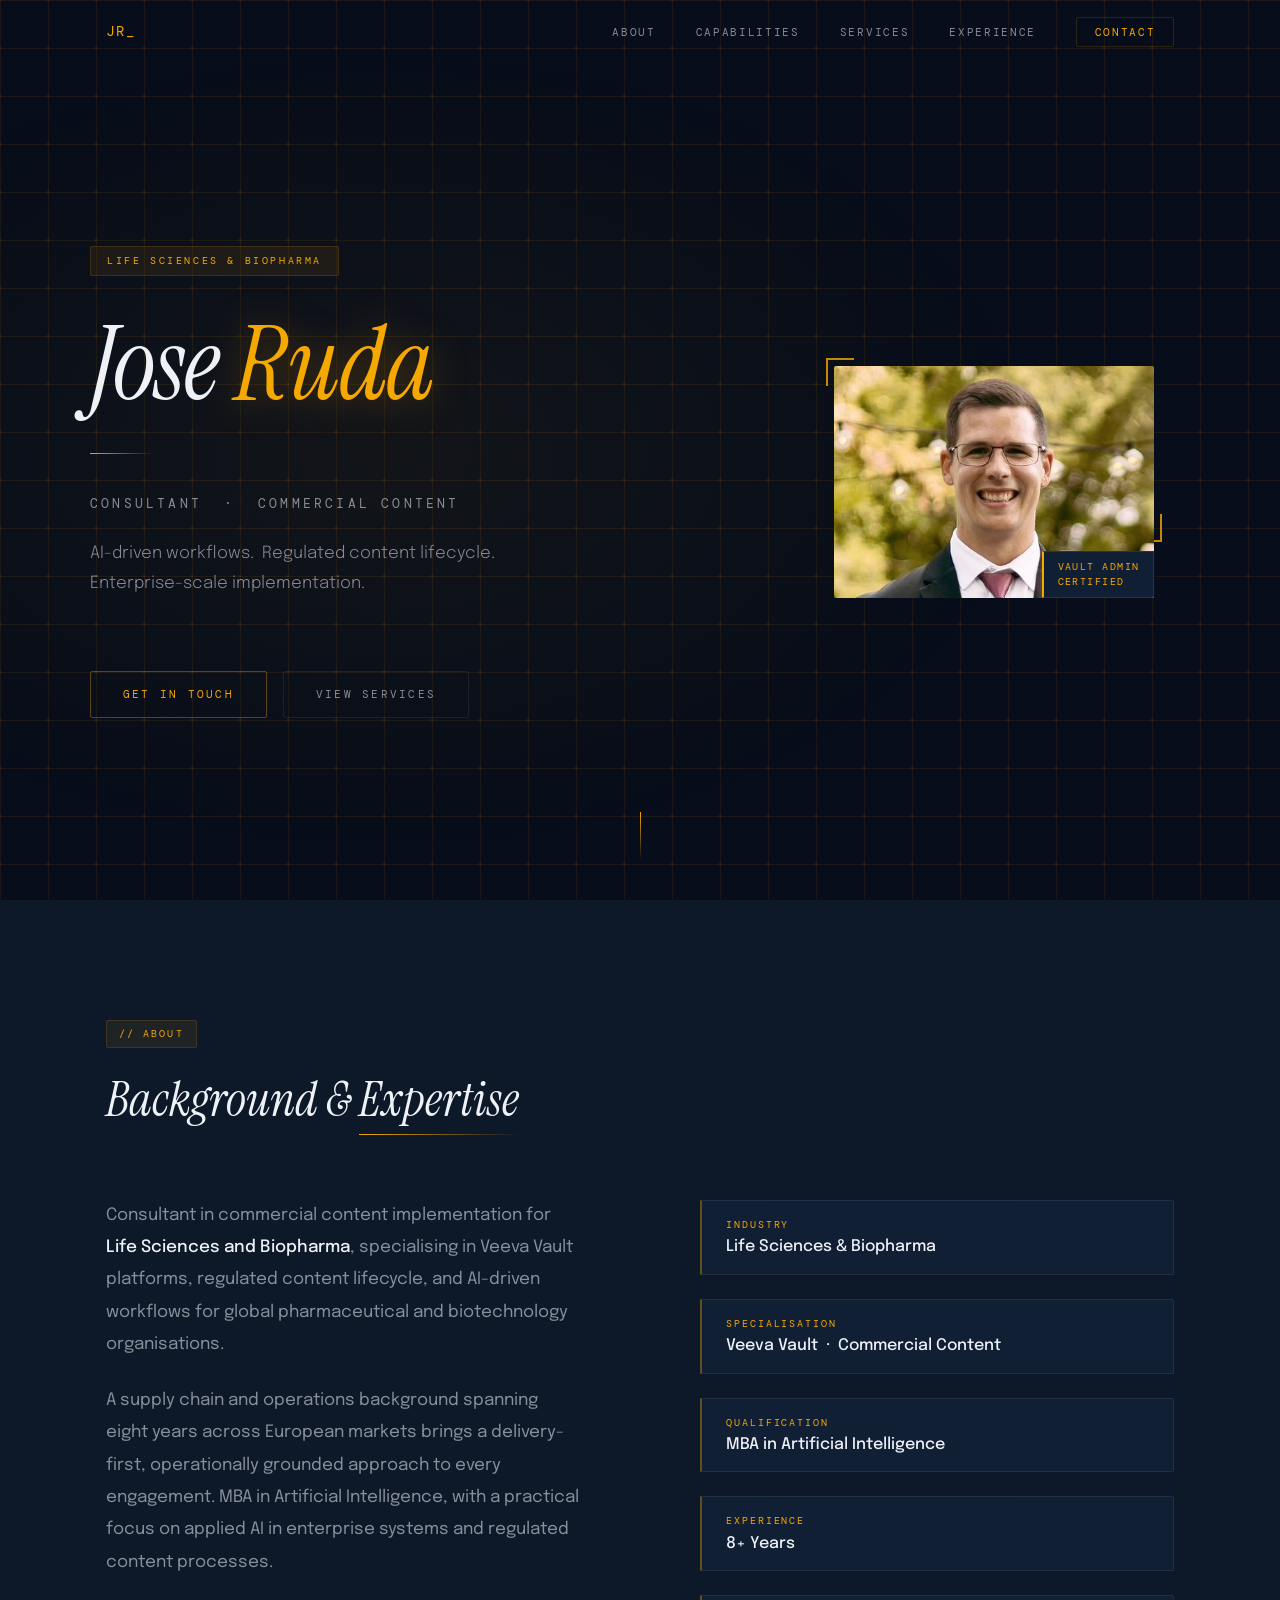
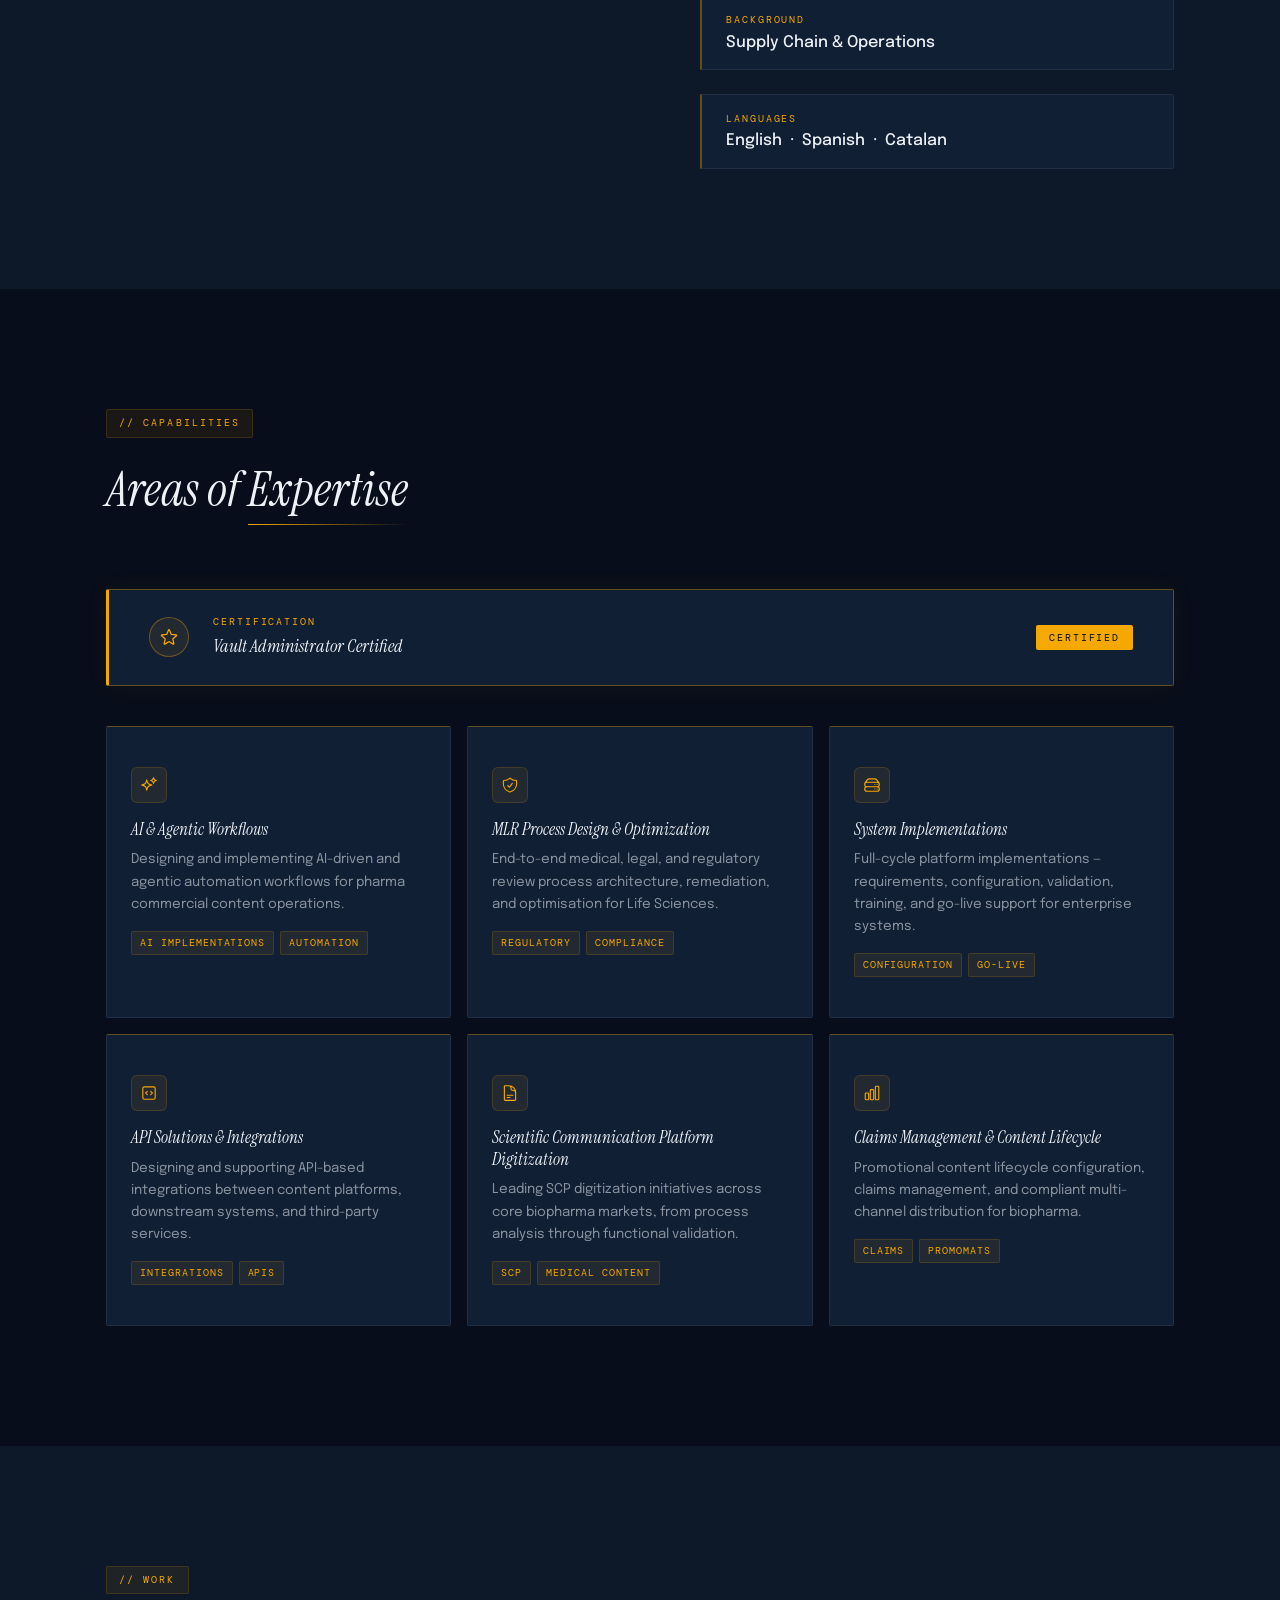
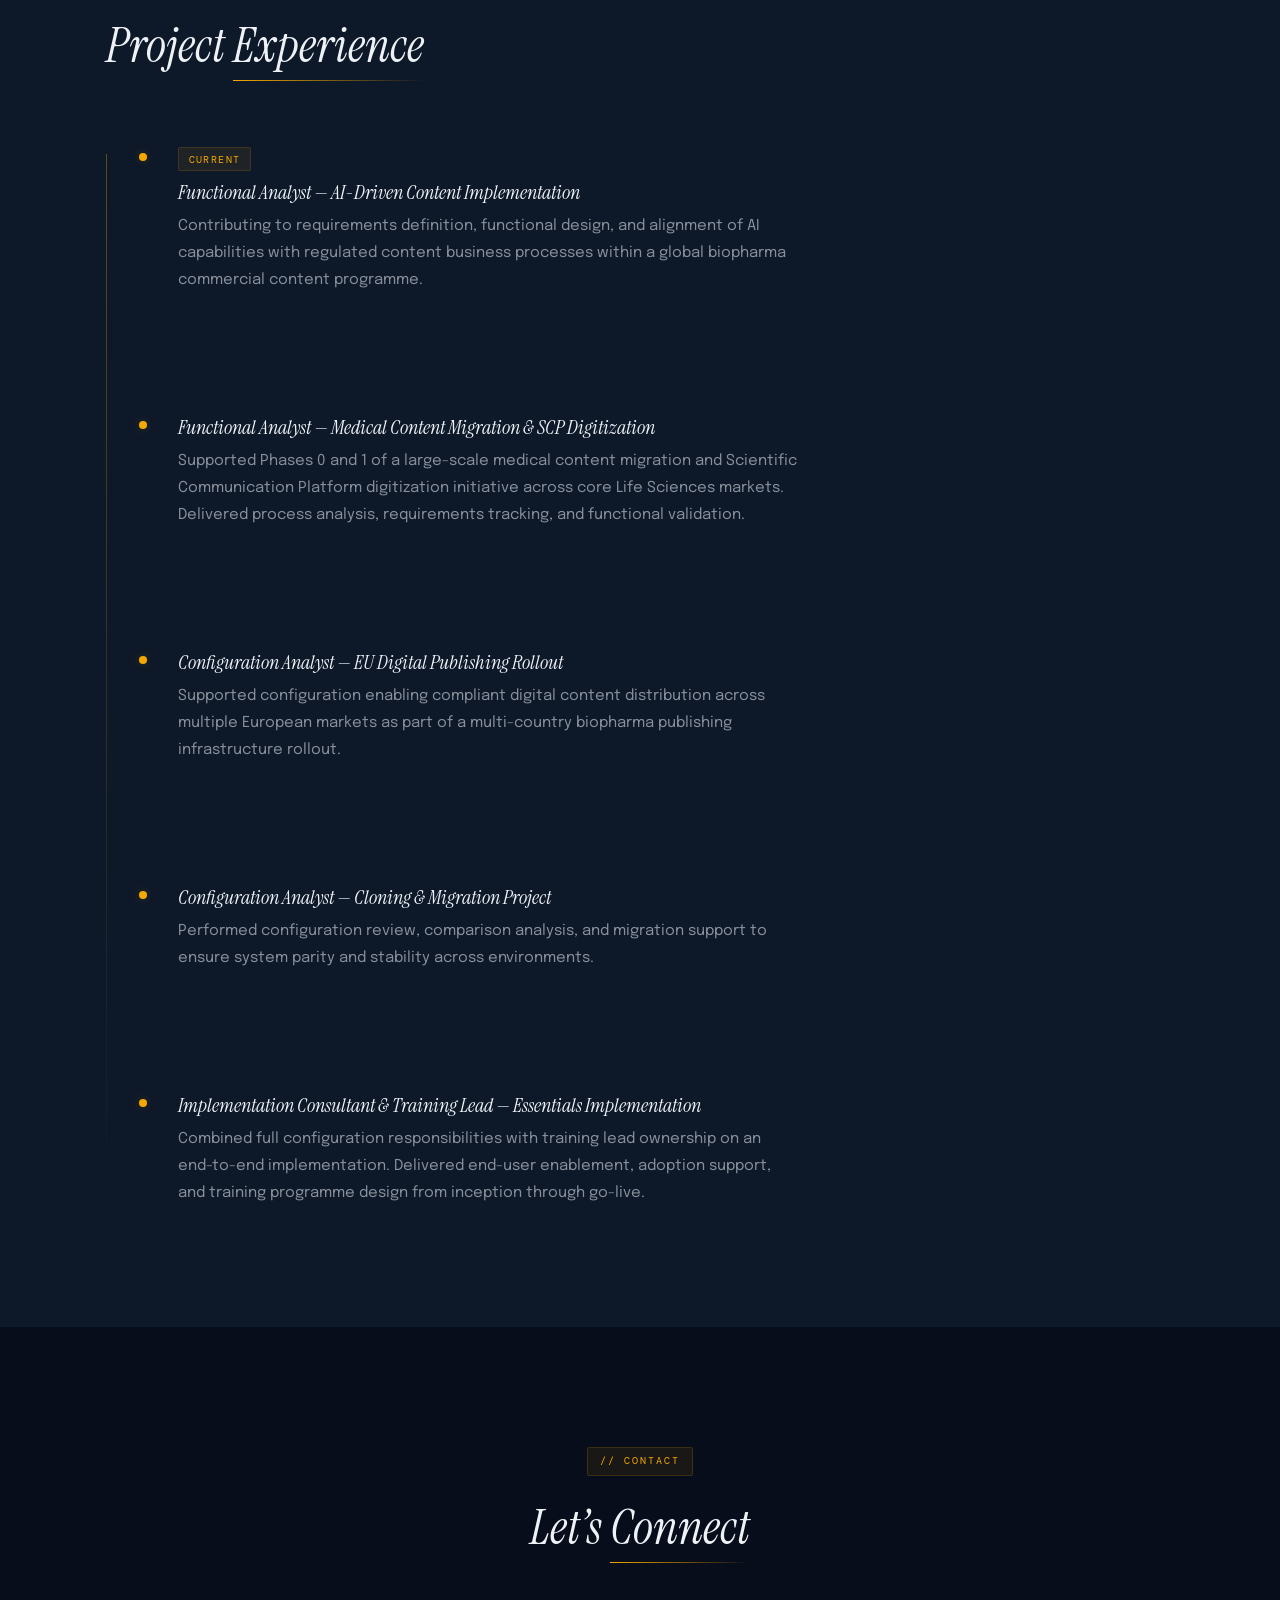
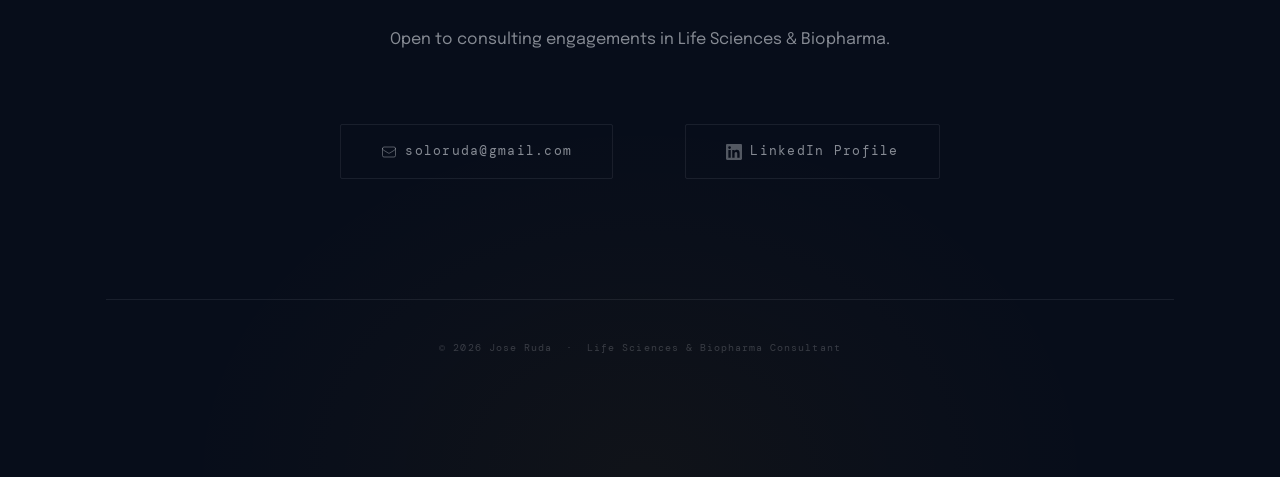
==== index.html @ 5ddee291 "feat: rewrite About — Specialisation/Background facts, updated prose Co-Authored-By: Claude Sonnet 4" ====
<!DOCTYPE html>
<html lang="en">
<head>
  <meta charset="UTF-8">
  <meta name="viewport" content="width=device-width, initial-scale=1.0">
  <meta name="description" content="Jose Ruda — Life Sciences & Biopharma consultant specialising in regulated content lifecycle platforms, AI-driven workflows, and enterprise-scale implementation.">
  <meta property="og:title" content="Jose Ruda | Consultant, Commercial Content · Life Sciences & Biopharma">
  <meta property="og:description" content="Consultant specialising in regulated content lifecycle platforms and AI-driven workflows for Life Sciences and Biopharma.">
  <meta property="og:url" content="https://joseruda.com/">
  <meta property="og:type" content="website">
  <title>Jose Ruda | Consultant, Commercial Content</title>

  <!-- Google Fonts: Instrument Serif + Epilogue + DM Mono -->
  <link rel="preconnect" href="https://fonts.googleapis.com">
  <link rel="preconnect" href="https://fonts.gstatic.com" crossorigin>
  <link href="https://fonts.googleapis.com/css2?family=Instrument+Serif:ital@0;1&family=Epilogue:wght@300;400;500&family=DM+Mono:wght@300;400&display=swap" rel="stylesheet">

  <link rel="stylesheet" href="style.css?v=2.0">
</head>
<body>

  <!-- ══════════════════════════════════════════════════════ -->
  <!-- Navigation                                             -->
  <!-- ══════════════════════════════════════════════════════ -->
  <header class="site-nav" role="banner">
    <div class="nav-inner">
      <a href="#hero" class="nav-logo" aria-label="Jose Ruda — home">JR_</a>

      <nav aria-label="Primary navigation">
        <ul class="nav-links">
          <li><a href="#about">About</a></li>
          <li><a href="#skills">Capabilities</a></li>
          <li><a href="#services">Services</a></li>
          <li><a href="#experience">Experience</a></li>
          <li><a href="#contact" class="nav-cta">Contact</a></li>
        </ul>

        <a href="#contact" class="nav-cta nav-mobile-cta"
           style="display:none; font-family:var(--font-mono); font-size:0.7rem;
                  letter-spacing:0.15em; text-transform:uppercase; color:var(--accent);
                  border:1px solid var(--border); padding:0.4rem 1rem; border-radius:2px;">
          Contact
        </a>
      </nav>
    </div>
  </header>

  <main>

    <!-- ════════════════════════════════════════════════════ -->
    <!-- Hero                                                 -->
    <!-- ════════════════════════════════════════════════════ -->
    <section id="hero" aria-label="Introduction">

      <div class="hero-inner">

        <!-- Left column -->
        <div class="hero-left">
          <span class="hero-industry">Life Sciences &amp; Biopharma</span>
          <h1 class="hero-name">Jose <span class="hero-name-glow">Ruda</span></h1>
          <span class="hero-rule" aria-hidden="true"></span>
          <p class="hero-title">Consultant &nbsp;·&nbsp; Commercial Content</p>
          <p class="hero-tagline">
            AI-driven workflows.&nbsp; Regulated content lifecycle.&nbsp; Enterprise-scale implementation.
          </p>
          <div class="hero-ctas">
            <a href="#contact" class="hero-cta hero-cta--primary">Get in Touch</a>
            <a href="#services" class="hero-cta hero-cta--ghost">View Services</a>
          </div>
        </div>

        <!-- Right column — photo -->
        <div class="hero-right" aria-hidden="true">
          <div class="hero-photo-frame">
            <span class="hero-bracket hero-bracket--tl"></span>
            <span class="hero-bracket hero-bracket--br"></span>
            <img src="assets/headshot.jpg" alt="Jose Ruda" class="hero-photo" width="462" height="335">
            <div class="hero-cert-badge">
              <span class="hero-cert-line">Vault Admin</span>
              <span class="hero-cert-line">Certified</span>
            </div>
          </div>
        </div>

      </div><!-- /hero-inner -->

      <div class="scroll-indicator" aria-hidden="true">
        <span class="scroll-line"></span>
      </div>
    </section>

    <!-- ════════════════════════════════════════════════════ -->
    <!-- About                                                -->
    <!-- ════════════════════════════════════════════════════ -->
    <section id="about">
      <div class="section-inner">
        <span class="section-label fade-up">// About</span>
        <h2 class="section-heading fade-up">Background &amp; <span>Expertise</span></h2>

        <div class="about-grid">
          <div class="about-summary fade-up">
            <p>
              Consultant in commercial content implementation for
              <strong style="color:var(--text); font-weight:500">Life Sciences and Biopharma</strong>,
              specialising in Veeva Vault platforms, regulated content lifecycle, and AI-driven
              workflows for global pharmaceutical and biotechnology organisations.
            </p>
            <p>
              A supply chain and operations background spanning eight years across European markets
              brings a delivery-first, operationally grounded approach to every engagement.
              MBA in Artificial Intelligence, with a practical focus on applied AI in enterprise
              systems and regulated content processes.
            </p>
          </div>

          <aside class="about-facts fade-up" aria-label="Key facts" style="transition-delay:0.1s">
            <div class="fact-item">
              <span class="fact-label">Industry</span>
              <span class="fact-value">Life Sciences &amp; Biopharma</span>
            </div>
            <div class="fact-item">
              <span class="fact-label">Specialisation</span>
              <span class="fact-value">Veeva Vault &nbsp;·&nbsp; Commercial Content</span>
            </div>
            <div class="fact-item">
              <span class="fact-label">Qualification</span>
              <span class="fact-value">MBA in Artificial Intelligence</span>
            </div>
            <div class="fact-item">
              <span class="fact-label">Experience</span>
              <span class="fact-value">8+ Years</span>
            </div>
            <div class="fact-item">
              <span class="fact-label">Background</span>
              <span class="fact-value">Supply Chain &amp; Operations</span>
            </div>
            <div class="fact-item">
              <span class="fact-label">Languages</span>
              <span class="fact-value">English &nbsp;·&nbsp; Spanish &nbsp;·&nbsp; Catalan</span>
            </div>
          </aside>
        </div>
      </div>
    </section>

    <!-- ════════════════════════════════════════════════════ -->
    <!-- Skills                                               -->
    <!-- ════════════════════════════════════════════════════ -->
    <section id="skills">
      <div class="section-inner">
        <span class="section-label fade-up">// Capabilities</span>
        <h2 class="section-heading fade-up">Areas of <span>Expertise</span></h2>

        <!-- Certification badge -->
        <div class="cert-banner fade-up">
          <div class="cert-icon" aria-hidden="true">
            <svg viewBox="0 0 24 24" fill="none" stroke="currentColor" stroke-width="1.5"
                 stroke-linecap="round" stroke-linejoin="round">
              <path d="M11.48 3.499a.562.562 0 011.04 0l2.125 5.111a.563.563 0 00.475.345l5.518.442c.499.04.701.663.321.988l-4.204 3.602a.563.563 0 00-.182.557l1.285 5.385a.562.562 0 01-.84.61l-4.725-2.885a.563.563 0 00-.586 0L6.982 20.54a.562.562 0 01-.84-.61l1.285-5.386a.562.562 0 00-.182-.557l-4.204-3.602a.563.563 0 01.321-.988l5.518-.442a.563.563 0 00.475-.345L11.48 3.5z"/>
            </svg>
          </div>
          <div class="cert-body">
            <span class="cert-label">Certification</span>
            <span class="cert-title">Vault Administrator Certified</span>
          </div>
          <div class="cert-badge" aria-hidden="true">CERTIFIED</div>
        </div>

        <div class="skills-grid">

          <!-- AI & Agentic -->
          <article class="skill-card fade-up">
            <div class="skill-icon-wrap" aria-hidden="true">
              <svg viewBox="0 0 24 24" fill="none" stroke="currentColor"
                   stroke-width="1.5" stroke-linecap="round" stroke-linejoin="round">
                <path d="M9.813 15.904L9 18.75l-.813-2.846a4.5 4.5 0 00-3.09-3.09L2.25 12l2.846-.813a4.5 4.5 0 003.09-3.09L9 5.25l.813 2.846a4.5 4.5 0 003.09 3.09L15.75 12l-2.846.813a4.5 4.5 0 00-3.09 3.09z"/>
                <path d="M18.259 8.715L18 9.75l-.259-1.035a3.375 3.375 0 00-2.455-2.456L14.25 6l1.036-.259a3.375 3.375 0 002.455-2.456L18 2.25l.259 1.035a3.375 3.375 0 002.456 2.456L21.75 6l-1.035.259a3.375 3.375 0 00-2.456 2.456z"/>
              </svg>
            </div>
            <h3 class="skill-name">AI &amp; Agentic Workflows</h3>
            <p class="skill-desc">Designing and implementing AI-driven and agentic automation workflows for pharma commercial content operations.</p>
            <div class="skill-tags">
              <span>AI Implementations</span>
              <span>Automation</span>
            </div>
          </article>

          <!-- MLR -->
          <article class="skill-card fade-up">
            <div class="skill-icon-wrap" aria-hidden="true">
              <svg viewBox="0 0 24 24" fill="none" stroke="currentColor"
                   stroke-width="1.5" stroke-linecap="round" stroke-linejoin="round">
                <path d="M9 12.75L11.25 15 15 9.75m-3-7.036A11.959 11.959 0 013.598 6 11.99 11.99 0 003 9.749c0 5.592 3.824 10.29 9 11.623 5.176-1.332 9-6.03 9-11.622 0-1.31-.21-2.571-.598-3.751h-.152c-3.196 0-6.1-1.248-8.25-3.285z"/>
              </svg>
            </div>
            <h3 class="skill-name">MLR Process Design &amp; Optimization</h3>
            <p class="skill-desc">End-to-end medical, legal, and regulatory review process architecture, remediation, and optimisation for Life Sciences.</p>
            <div class="skill-tags">
              <span>Regulatory</span>
              <span>Compliance</span>
            </div>
          </article>

          <!-- System Implementations -->
          <article class="skill-card fade-up">
            <div class="skill-icon-wrap" aria-hidden="true">
              <svg viewBox="0 0 24 24" fill="none" stroke="currentColor"
                   stroke-width="1.5" stroke-linecap="round" stroke-linejoin="round">
                <path d="M5.25 14.25h13.5m-13.5 0a3 3 0 01-3-3m3 3a3 3 0 100 6h13.5a3 3 0 100-6m-16.5-3a3 3 0 013-3h13.5a3 3 0 013 3m-19.5 0a4.5 4.5 0 01.9-2.7L5.737 5.1a3.375 3.375 0 012.7-1.35h7.126c1.062 0 2.062.5 2.7 1.35l2.587 3.45a4.5 4.5 0 01.9 2.7m0 0a3 3 0 01-3 3m0 3h.008v.008h-.008v-.008zm0-6h.008v.008h-.008v-.008zm-3 6h.008v.008h-.008v-.008zm0-6h.008v.008h-.008v-.008z"/>
              </svg>
            </div>
            <h3 class="skill-name">System Implementations</h3>
            <p class="skill-desc">Full-cycle platform implementations — requirements, configuration, validation, training, and go-live support for enterprise systems.</p>
            <div class="skill-tags">
              <span>Configuration</span>
              <span>Go-live</span>
            </div>
          </article>

          <!-- API Solutions -->
          <article class="skill-card fade-up">
            <div class="skill-icon-wrap" aria-hidden="true">
              <svg viewBox="0 0 24 24" fill="none" stroke="currentColor"
                   stroke-width="1.5" stroke-linecap="round" stroke-linejoin="round">
                <path d="M14.25 9.75L16.5 12l-2.25 2.25m-4.5 0L7.5 12l2.25-2.25M6 20.25h12A2.25 2.25 0 0020.25 18V6A2.25 2.25 0 0018 3.75H6A2.25 2.25 0 003.75 6v12A2.25 2.25 0 006 20.25z"/>
              </svg>
            </div>
            <h3 class="skill-name">API Solutions &amp; Integrations</h3>
            <p class="skill-desc">Designing and supporting API-based integrations between content platforms, downstream systems, and third-party services.</p>
            <div class="skill-tags">
              <span>Integrations</span>
              <span>APIs</span>
            </div>
          </article>

          <!-- SCP -->
          <article class="skill-card fade-up">
            <div class="skill-icon-wrap" aria-hidden="true">
              <svg viewBox="0 0 24 24" fill="none" stroke="currentColor"
                   stroke-width="1.5" stroke-linecap="round" stroke-linejoin="round">
                <path d="M19.5 14.25v-2.625a3.375 3.375 0 00-3.375-3.375h-1.5A1.125 1.125 0 0113.5 7.125v-1.5a3.375 3.375 0 00-3.375-3.375H8.25m0 12.75h7.5m-7.5 3H12M10.5 2.25H5.625c-.621 0-1.125.504-1.125 1.125v17.25c0 .621.504 1.125 1.125 1.125h12.75c.621 0 1.125-.504 1.125-1.125V11.25a9 9 0 00-9-9z"/>
              </svg>
            </div>
            <h3 class="skill-name">Scientific Communication Platform Digitization</h3>
            <p class="skill-desc">Leading SCP digitization initiatives across core biopharma markets, from process analysis through functional validation.</p>
            <div class="skill-tags">
              <span>SCP</span>
              <span>Medical Content</span>
            </div>
          </article>

          <!-- Claims & MLM -->
          <article class="skill-card fade-up">
            <div class="skill-icon-wrap" aria-hidden="true">
              <svg viewBox="0 0 24 24" fill="none" stroke="currentColor"
                   stroke-width="1.5" stroke-linecap="round" stroke-linejoin="round">
                <path d="M3 13.125C3 12.504 3.504 12 4.125 12h2.25c.621 0 1.125.504 1.125 1.125v6.75C7.5 20.496 6.996 21 6.375 21h-2.25A1.125 1.125 0 013 19.875v-6.75zM9.75 8.625c0-.621.504-1.125 1.125-1.125h2.25c.621 0 1.125.504 1.125 1.125v11.25c0 .621-.504 1.125-1.125 1.125h-2.25a1.125 1.125 0 01-1.125-1.125V8.625zM16.5 4.125c0-.621.504-1.125 1.125-1.125h2.25C20.496 3 21 3.504 21 4.125v15.75c0 .621-.504 1.125-1.125 1.125h-2.25a1.125 1.125 0 01-1.125-1.125V4.125z"/>
              </svg>
            </div>
            <h3 class="skill-name">Claims Management &amp; Content Lifecycle</h3>
            <p class="skill-desc">Promotional content lifecycle configuration, claims management, and compliant multi-channel distribution for biopharma.</p>
            <div class="skill-tags">
              <span>Claims</span>
              <span>PromoMats</span>
            </div>
          </article>

        </div>
      </div>
    </section>

    <!-- ════════════════════════════════════════════════════ -->
    <!-- Experience                                           -->
    <!-- ════════════════════════════════════════════════════ -->
    <section id="experience">
      <div class="section-inner">
        <span class="section-label fade-up">// Work</span>
        <h2 class="section-heading fade-up">Project <span>Experience</span></h2>

        <div class="timeline">

          <article class="timeline-entry fade-up">
            <span class="entry-badge">Current</span>
            <h3 class="entry-role">Functional Analyst — AI-Driven Content Implementation</h3>
            <p class="entry-desc">
              Contributing to requirements definition, functional design, and alignment of AI
              capabilities with regulated content business processes within a global biopharma
              commercial content programme.
            </p>
          </article>

          <article class="timeline-entry fade-up">
            <h3 class="entry-role">Functional Analyst — Medical Content Migration &amp; SCP Digitization</h3>
            <p class="entry-desc">
              Supported Phases 0 and 1 of a large-scale medical content migration and Scientific
              Communication Platform digitization initiative across core Life Sciences markets.
              Delivered process analysis, requirements tracking, and functional validation.
            </p>
          </article>

          <article class="timeline-entry fade-up">
            <h3 class="entry-role">Configuration Analyst — EU Digital Publishing Rollout</h3>
            <p class="entry-desc">
              Supported configuration enabling compliant digital content distribution across
              multiple European markets as part of a multi-country biopharma publishing
              infrastructure rollout.
            </p>
          </article>

          <article class="timeline-entry fade-up">
            <h3 class="entry-role">Configuration Analyst — Cloning &amp; Migration Project</h3>
            <p class="entry-desc">
              Performed configuration review, comparison analysis, and migration support to
              ensure system parity and stability across environments.
            </p>
          </article>

          <article class="timeline-entry fade-up">
            <h3 class="entry-role">Implementation Consultant &amp; Training Lead — Essentials Implementation</h3>
            <p class="entry-desc">
              Combined full configuration responsibilities with training lead ownership on an
              end-to-end implementation. Delivered end-user enablement, adoption support,
              and training programme design from inception through go-live.
            </p>
          </article>

        </div>
      </div>
    </section>

    <!-- ════════════════════════════════════════════════════ -->
    <!-- Contact                                              -->
    <!-- ════════════════════════════════════════════════════ -->
    <section id="contact" aria-label="Contact">
      <div class="section-inner">
        <span class="section-label fade-up">// Contact</span>
        <h2 class="section-heading fade-up">Let&rsquo;s <span>Connect</span></h2>
        <p class="contact-intro fade-up">
          Open to consulting engagements in Life Sciences &amp; Biopharma.
        </p>

        <div class="contact-links fade-up" style="transition-delay:0.1s">

          <a href="mailto:soloruda@gmail.com" class="contact-link">
            <svg viewBox="0 0 24 24" fill="none" stroke="currentColor"
                 stroke-width="1.5" stroke-linecap="round" stroke-linejoin="round" aria-hidden="true">
              <path d="M21.75 6.75v10.5a2.25 2.25 0 01-2.25 2.25h-15a2.25 2.25 0 01-2.25-2.25V6.75m19.5 0A2.25 2.25 0 0019.5 4.5h-15a2.25 2.25 0 00-2.25 2.25m19.5 0v.243a2.25 2.25 0 01-1.07 1.916l-7.5 4.615a2.25 2.25 0 01-2.36 0L3.32 8.91a2.25 2.25 0 01-1.07-1.916V6.75"/>
            </svg>
            soloruda@gmail.com
          </a>

          <a href="https://www.linkedin.com/in/jose-r-ruda-447b712a/"
             class="contact-link"
             target="_blank"
             rel="noopener noreferrer">
            <svg viewBox="0 0 24 24" fill="currentColor" aria-hidden="true">
              <path d="M20.447 20.452h-3.554v-5.569c0-1.328-.027-3.037-1.852-3.037-1.853 0-2.136 1.445-2.136 2.939v5.667H9.351V9h3.414v1.561h.046c.477-.9 1.637-1.85 3.37-1.85 3.601 0 4.267 2.37 4.267 5.455v6.286zM5.337 7.433a2.062 2.062 0 01-2.063-2.065 2.064 2.064 0 112.063 2.065zm1.782 13.019H3.555V9h3.564v11.452zM22.225 0H1.771C.792 0 0 .774 0 1.729v20.542C0 23.227.792 24 1.771 24h20.451C23.2 24 24 23.227 24 22.271V1.729C24 .774 23.2 0 22.222 0h.003z"/>
            </svg>
            LinkedIn Profile
          </a>

        </div>

        <footer class="site-footer">
          <p>&copy; 2026 Jose Ruda &nbsp;·&nbsp; Life Sciences &amp; Biopharma Consultant</p>
        </footer>
      </div>
    </section>

  </main>

  <script src="main.js?v=2.0"></script>
</body>
</html>
---- style.css ----
/* ============================================================
   joseruda.com — style.css  v3.0  Life Sciences / Veeva Amber
   Palette: #070D1A · #F5A800 · #EEF2F7
   Fonts:   Instrument Serif (display) · Epilogue (body) · DM Mono (labels)
   ============================================================ */

*, *::before, *::after { box-sizing: border-box; margin: 0; padding: 0; }

:root {
  /* Colors */
  --bg:           #070D1A;
  --bg-surface:   #0D1829;
  --bg-card:      #111F35;
  --accent:       #F5A800;
  --accent-glow:  rgba(245, 168, 0, 0.15);
  --accent-dim:   rgba(245, 168, 0, 0.08);
  --accent-mid:   rgba(245, 168, 0, 0.35);
  --text:         #EEF2F7;
  --text-muted:   rgba(238, 242, 247, 0.55);
  --text-dim:     rgba(238, 242, 247, 0.2);
  --border:       rgba(245, 168, 0, 0.15);
  --border-soft:  rgba(238, 242, 247, 0.08);

  /* Typography */
  --font-display: 'Instrument Serif', Georgia, serif;
  --font-body:    'Epilogue', system-ui, sans-serif;
  --font-mono:    'DM Mono', 'Courier New', monospace;

  /* Spacing */
  --sp-xs:  0.5rem;
  --sp-sm:  1rem;
  --sp-md:  1.5rem;
  --sp-lg:  2.5rem;
  --sp-xl:  4.5rem;
  --sp-2xl: 7.5rem;

  /* Layout */
  --max-w:  1100px;
  --nav-h:  64px;
}

html {
  scroll-behavior: smooth;
  font-size: 16px;
}

body {
  font-family: var(--font-body);
  color: var(--text);
  background: var(--bg);
  line-height: 1.6;
  -webkit-font-smoothing: antialiased;
  overflow-x: hidden;
}

/* Circuit grid overlay — covers entire page */
body::before {
  content: '';
  position: fixed;
  inset: 0;
  background-image:
    linear-gradient(var(--accent-dim) 1px, transparent 1px),
    linear-gradient(90deg, var(--accent-dim) 1px, transparent 1px);
  background-size: 48px 48px;
  pointer-events: none;
  z-index: 0;
}

/* Dot at grid intersections */
body::after {
  content: '';
  position: fixed;
  inset: 0;
  background-image: radial-gradient(circle, rgba(245,168,0,0.12) 1px, transparent 1px);
  background-size: 48px 48px;
  background-position: 24px 24px;
  pointer-events: none;
  z-index: 0;
}

a { color: inherit; text-decoration: none; }
ul { list-style: none; }

/* ── Utility ──────────────────────────────────────────────── */
.section-inner {
  position: relative;
  z-index: 1;
  max-width: var(--max-w);
  margin: 0 auto;
  padding: var(--sp-2xl) var(--sp-sm);
}

.section-label {
  display: inline-block;
  font-family: var(--font-mono);
  font-size: 0.65rem;
  font-weight: 400;
  letter-spacing: 0.2em;
  text-transform: uppercase;
  color: var(--accent);
  border: 1px solid var(--border);
  background: var(--accent-dim);
  padding: 0.3rem 0.75rem;
  border-radius: 2px;
  margin-bottom: var(--sp-md);
}

.section-heading {
  font-family: var(--font-display);
  font-size: clamp(2rem, 4vw, 3rem);
  font-weight: 400;
  font-style: italic;
  color: var(--text);
  line-height: 1.15;
  margin-bottom: var(--sp-xl);
}

/* Accent underline on headings */
.section-heading span {
  position: relative;
}
.section-heading span::after {
  content: '';
  position: absolute;
  bottom: -4px;
  left: 0;
  width: 100%;
  height: 1px;
  background: linear-gradient(90deg, var(--accent), transparent);
}

/* ── Scroll animation ─────────────────────────────────────── */
.fade-up {
  opacity: 0;
  transform: translateY(24px);
  transition: opacity 0.6s ease, transform 0.6s ease;
}
.fade-up.visible {
  opacity: 1;
  transform: translateY(0);
}

/* ── Navigation ───────────────────────────────────────────── */
.site-nav {
  position: fixed;
  top: 0;
  left: 0;
  right: 0;
  z-index: 100;
  height: var(--nav-h);
  transition: background 0.3s ease, border-color 0.3s ease;
  border-bottom: 1px solid transparent;
}
.site-nav.scrolled {
  background: rgba(7, 13, 26, 0.92);
  border-bottom-color: var(--border);
  backdrop-filter: blur(12px);
  -webkit-backdrop-filter: blur(12px);
}

.nav-inner {
  max-width: var(--max-w);
  margin: 0 auto;
  height: 100%;
  padding: 0 var(--sp-sm);
  display: flex;
  align-items: center;
  justify-content: space-between;
}

.nav-logo {
  font-family: var(--font-mono);
  font-size: 0.85rem;
  font-weight: 400;
  letter-spacing: 0.15em;
  color: var(--accent);
  transition: opacity 0.2s;
}
.nav-logo:hover { opacity: 0.7; }

.nav-links {
  display: flex;
  align-items: center;
  gap: var(--sp-lg);
}

.nav-links li a {
  font-family: var(--font-mono);
  font-size: 0.7rem;
  font-weight: 400;
  letter-spacing: 0.15em;
  text-transform: uppercase;
  color: var(--text-muted);
  transition: color 0.2s;
}
.nav-links li a:hover { color: var(--accent); }

.nav-cta {
  font-family: var(--font-mono) !important;
  font-size: 0.7rem !important;
  letter-spacing: 0.15em !important;
  color: var(--accent) !important;
  border: 1px solid var(--border) !important;
  padding: 0.45rem 1.1rem;
  border-radius: 2px;
  transition: background 0.2s, box-shadow 0.2s !important;
}
.nav-cta:hover {
  background: var(--accent-dim) !important;
  box-shadow: 0 0 12px var(--accent-glow) !important;
  color: var(--accent) !important;
}

/* ── Hero ─────────────────────────────────────────────────── */
#hero {
  position: relative;
  min-height: 100vh;
  display: flex;
  flex-direction: column;
  justify-content: center;
  padding: calc(var(--nav-h) + var(--sp-xl)) var(--sp-sm) var(--sp-xl);
  overflow: hidden;
  z-index: 1;
}

/* Radial spotlight */
#hero::before {
  content: '';
  position: absolute;
  inset: 0;
  background: radial-gradient(ellipse 80% 70% at 30% 50%, rgba(245,168,0,0.05) 0%, transparent 65%);
  pointer-events: none;
  z-index: 0;
}

.hero-inner {
  position: relative;
  z-index: 1;
  max-width: var(--max-w);
  margin: 0 auto;
  width: 100%;
  display: grid;
  grid-template-columns: 3fr 2fr;
  gap: var(--sp-2xl);
  align-items: center;
}

/* ── Hero left ── */
.hero-left {
  display: flex;
  flex-direction: column;
  align-items: flex-start;
}

.hero-industry {
  font-family: var(--font-mono);
  font-size: 0.65rem;
  letter-spacing: 0.25em;
  text-transform: uppercase;
  color: var(--accent);
  border: 1px solid var(--border);
  background: var(--accent-dim);
  padding: 0.35rem 1rem;
  border-radius: 2px;
  margin-bottom: var(--sp-lg);
  animation: heroFadeUp 0.6s ease both;
  animation-delay: 0.1s;
}

.hero-name {
  font-family: var(--font-display);
  font-size: clamp(3.5rem, 8vw, 7.5rem);
  font-weight: 400;
  font-style: italic;
  color: var(--text);
  line-height: 0.95;
  letter-spacing: -0.01em;
  animation: heroSlideUp 1s cubic-bezier(0.22, 1, 0.36, 1) both;
  animation-delay: 0.3s;
}

.hero-name-glow {
  color: var(--accent);
  text-shadow: 0 0 40px rgba(245,168,0,0.35), 0 0 80px rgba(245,168,0,0.12);
}

.hero-rule {
  display: block;
  width: 64px;
  height: 1px;
  background: linear-gradient(to right, var(--accent), transparent);
  margin: var(--sp-lg) 0;
  animation: heroExpand 0.7s ease both;
  animation-delay: 0.9s;
}

.hero-title {
  font-family: var(--font-mono);
  font-size: clamp(0.65rem, 1.2vw, 0.8rem);
  font-weight: 400;
  letter-spacing: 0.25em;
  text-transform: uppercase;
  color: var(--text-muted);
  animation: heroFadeUp 0.6s ease both;
  animation-delay: 1.1s;
}

.hero-tagline {
  font-family: var(--font-body);
  font-size: clamp(0.9rem, 1.5vw, 1.05rem);
  font-weight: 300;
  color: var(--text-muted);
  max-width: 480px;
  margin-top: var(--sp-md);
  line-height: 1.8;
  animation: heroFadeUp 0.6s ease both;
  animation-delay: 1.3s;
}

.hero-ctas {
  display: flex;
  gap: var(--sp-sm);
  flex-wrap: wrap;
  margin-top: var(--sp-xl);
  animation: heroFadeUp 0.6s ease both;
  animation-delay: 1.55s;
}

.hero-cta {
  display: inline-block;
  font-family: var(--font-mono);
  font-size: 0.7rem;
  letter-spacing: 0.2em;
  text-transform: uppercase;
  padding: 0.85rem 2rem;
  border-radius: 2px;
  transition: background 0.25s, box-shadow 0.25s, color 0.25s;
}

.hero-cta--primary {
  color: var(--accent);
  border: 1px solid var(--accent-mid);
}
.hero-cta--primary:hover {
  background: var(--accent-dim);
  box-shadow: 0 0 24px var(--accent-glow), inset 0 0 24px var(--accent-dim);
}

.hero-cta--ghost {
  color: var(--text-muted);
  border: 1px solid var(--border-soft);
}
.hero-cta--ghost:hover {
  color: var(--accent);
  border-color: var(--border);
}

/* ── Hero right — photo ── */
.hero-right {
  display: flex;
  justify-content: center;
  align-items: center;
  animation: heroFadeIn 1s ease both;
  animation-delay: 0.5s;
}

.hero-photo-frame {
  position: relative;
  display: inline-block;
}

.hero-photo {
  display: block;
  width: 100%;
  max-width: 320px;
  height: auto;
  object-fit: cover;
  border-radius: 2px;
  filter: grayscale(15%) contrast(1.05);
}

/* L-bracket top-left */
.hero-bracket {
  position: absolute;
  width: 28px;
  height: 28px;
  border-color: var(--accent);
  border-style: solid;
  opacity: 0.8;
}
.hero-bracket--tl {
  top: -8px;
  left: -8px;
  border-width: 2px 0 0 2px;
}
/* 56px = cert badge height (approx 2 lines × line-height + padding) */
.hero-bracket--br {
  bottom: 56px;
  right: -8px;
  border-width: 0 2px 2px 0;
}

/* Cert badge — bottom-right overlay */
.hero-cert-badge {
  position: absolute;
  bottom: 0;
  right: 0;
  background: var(--bg-card);
  border: 1px solid var(--border);
  border-left: 2px solid var(--accent);
  padding: 0.5rem 0.85rem;
  border-radius: 0 0 2px 0;
}
.hero-cert-line {
  display: block;
  font-family: var(--font-mono);
  font-size: 0.6rem;
  letter-spacing: 0.15em;
  text-transform: uppercase;
  color: var(--accent);
  line-height: 1.5;
}

/* Scroll indicator */
.scroll-indicator {
  position: absolute;
  bottom: 2.5rem;
  left: 50%;
  transform: translateX(-50%);
  display: flex;
  flex-direction: column;
  align-items: center;
  gap: 6px;
  animation: heroFadeUp 0.6s ease both;
  animation-delay: 2s;
}
.scroll-line {
  width: 1px;
  height: 48px;
  background: linear-gradient(to bottom, var(--accent), transparent);
  animation: scrollPulse 2.5s ease-in-out infinite;
}

/* Hero keyframes */
@keyframes heroSlideUp {
  from { opacity: 0; transform: translateY(48px); }
  to   { opacity: 1; transform: translateY(0); }
}
@keyframes heroExpand {
  from { opacity: 0; transform: scaleX(0); }
  to   { opacity: 1; transform: scaleX(1); }
}
@keyframes heroFadeUp {
  from { opacity: 0; transform: translateY(16px); }
  to   { opacity: 1; transform: translateY(0); }
}
@keyframes heroFadeIn {
  from { opacity: 0; transform: translateX(24px); }
  to   { opacity: 1; transform: translateX(0); }
}
@keyframes scrollPulse {
  0%, 100% { opacity: 0.3; }
  50%       { opacity: 1; }
}

/* ── About ────────────────────────────────────────────────── */
#about {
  background: var(--bg-surface);
  position: relative;
  z-index: 1;
}

.about-grid {
  display: grid;
  grid-template-columns: 1fr 1fr;
  gap: var(--sp-2xl);
  align-items: start;
}

.about-summary p {
  font-family: var(--font-body);
  font-size: 1.0625rem;
  line-height: 1.9;
  color: var(--text-muted);
}
.about-summary p + p { margin-top: var(--sp-md); }

.about-facts {
  display: flex;
  flex-direction: column;
  gap: var(--sp-md);
}

.fact-item {
  padding: var(--sp-sm) var(--sp-md);
  border: 1px solid var(--border-soft);
  border-left: 2px solid var(--accent-mid);
  background: var(--bg-card);
  border-radius: 0 2px 2px 0;
  transition: border-left-color 0.2s, box-shadow 0.2s;
}
.fact-item:hover {
  border-left-color: var(--accent);
  box-shadow: -4px 0 16px rgba(245,168,0,0.1);
}

.fact-label {
  display: block;
  font-family: var(--font-mono);
  font-size: 0.6rem;
  font-weight: 400;
  letter-spacing: 0.2em;
  text-transform: uppercase;
  color: var(--accent);
  margin-bottom: 0.3rem;
}

.fact-value {
  display: block;
  font-family: var(--font-body);
  font-size: 1rem;
  font-weight: 500;
  color: var(--text);
  line-height: 1.3;
}

/* ── Skills ───────────────────────────────────────────────── */
#skills {
  background: var(--bg);
  position: relative;
  z-index: 1;
}

.skills-grid {
  display: grid;
  grid-template-columns: repeat(3, 1fr);
  gap: var(--sp-sm);
}

.skill-card {
  background: var(--bg-card);
  border: 1px solid var(--border-soft);
  border-top: 1px solid var(--accent-mid);
  padding: var(--sp-lg) var(--sp-md);
  border-radius: 2px;
  transition: border-color 0.25s, box-shadow 0.25s, transform 0.25s;
  position: relative;
  overflow: hidden;
}
.skill-card::before {
  content: '';
  position: absolute;
  top: 0;
  left: 0;
  right: 0;
  height: 1px;
  background: linear-gradient(90deg, transparent, var(--accent), transparent);
  opacity: 0;
  transition: opacity 0.3s;
}
.skill-card:hover {
  border-color: var(--border);
  box-shadow: 0 0 32px rgba(245,168,0,0.07), 0 4px 24px rgba(0,0,0,0.4);
  transform: translateY(-3px);
}
.skill-card:hover::before { opacity: 1; }

.skill-icon {
  width: 22px;
  height: 22px;
  color: var(--accent);
  margin-bottom: var(--sp-sm);
  opacity: 0.8;
}

.skill-name {
  font-family: var(--font-display);
  font-size: 1.05rem;
  font-weight: 400;
  font-style: italic;
  color: var(--text);
  line-height: 1.3;
  margin-bottom: var(--sp-xs);
}

.skill-desc {
  font-family: var(--font-body);
  font-size: 0.84rem;
  color: var(--text-muted);
  line-height: 1.65;
}

/* Skill icon wrap */
.skill-icon-wrap {
  width: 36px;
  height: 36px;
  display: flex;
  align-items: center;
  justify-content: center;
  border: 1px solid var(--border);
  border-radius: 6px;
  background: var(--accent-dim);
  margin-bottom: var(--sp-sm);
  transition: box-shadow 0.25s;
}
.skill-icon-wrap svg {
  width: 18px;
  height: 18px;
  color: var(--accent);
}
.skill-card:hover .skill-icon-wrap {
  box-shadow: 0 0 12px var(--accent-glow);
}

/* Skill tags */
.skill-tags {
  display: flex;
  flex-wrap: wrap;
  gap: 6px;
  margin-top: var(--sp-sm);
}
.skill-tags span {
  font-family: var(--font-mono);
  font-size: 0.6rem;
  letter-spacing: 0.1em;
  text-transform: uppercase;
  color: var(--accent);
  background: var(--accent-dim);
  border: 1px solid var(--border);
  padding: 0.2rem 0.5rem;
  border-radius: 2px;
}

/* Certification banner */
.cert-banner {
  display: flex;
  align-items: center;
  gap: var(--sp-md);
  background: var(--bg-card);
  border: 1px solid var(--accent-mid);
  border-left: 3px solid var(--accent);
  padding: var(--sp-md) var(--sp-lg);
  border-radius: 2px;
  margin-bottom: var(--sp-lg);
  box-shadow: 0 0 24px rgba(245,168,0,0.06);
}

.cert-icon {
  width: 40px;
  height: 40px;
  display: flex;
  align-items: center;
  justify-content: center;
  border: 1px solid var(--accent-mid);
  border-radius: 50%;
  background: var(--accent-dim);
  flex-shrink: 0;
}
.cert-icon svg {
  width: 20px;
  height: 20px;
  color: var(--accent);
}

.cert-body {
  flex: 1;
  display: flex;
  flex-direction: column;
  gap: 0.2rem;
}
.cert-label {
  font-family: var(--font-mono);
  font-size: 0.6rem;
  letter-spacing: 0.2em;
  text-transform: uppercase;
  color: var(--accent);
}
.cert-title {
  font-family: var(--font-display);
  font-size: 1.1rem;
  font-style: italic;
  color: var(--text);
}

.cert-badge {
  font-family: var(--font-mono);
  font-size: 0.6rem;
  font-weight: 400;
  letter-spacing: 0.2em;
  color: var(--bg);
  background: var(--accent);
  padding: 0.3rem 0.8rem;
  border-radius: 2px;
  flex-shrink: 0;
}

/* Stagger */
.skills-grid .skill-card:nth-child(1) { transition-delay: 0s; }
.skills-grid .skill-card:nth-child(2) { transition-delay: 0.07s; }
.skills-grid .skill-card:nth-child(3) { transition-delay: 0.14s; }
.skills-grid .skill-card:nth-child(4) { transition-delay: 0.07s; }
.skills-grid .skill-card:nth-child(5) { transition-delay: 0.14s; }
.skills-grid .skill-card:nth-child(6) { transition-delay: 0.21s; }

/* ── Experience ───────────────────────────────────────────── */
#experience {
  background: var(--bg-surface);
  position: relative;
  z-index: 1;
}

.timeline {
  position: relative;
  padding-left: 2.5rem;
}
.timeline::before {
  content: '';
  position: absolute;
  left: 0;
  top: 0.5rem;
  bottom: 0;
  width: 1px;
  background: linear-gradient(to bottom, var(--accent-mid), transparent);
}

.timeline-entry {
  position: relative;
  padding-left: 2rem;
  padding-bottom: var(--sp-2xl);
}
.timeline-entry:last-child { padding-bottom: 0; }

/* Amber dot */
.timeline-entry::before {
  content: '';
  position: absolute;
  left: calc(-0.5rem + 1px);
  top: 0.45rem;
  width: 8px;
  height: 8px;
  border-radius: 50%;
  background: var(--accent);
  box-shadow: 0 0 8px var(--accent-glow), 0 0 16px rgba(245,168,0,0.15);
}

.entry-badge {
  display: inline-block;
  font-family: var(--font-mono);
  font-size: 0.6rem;
  font-weight: 400;
  letter-spacing: 0.15em;
  text-transform: uppercase;
  color: var(--accent);
  border: 1px solid var(--border);
  background: var(--accent-dim);
  padding: 0.2rem 0.6rem;
  border-radius: 2px;
  margin-bottom: var(--sp-xs);
}

.entry-role {
  font-family: var(--font-display);
  font-size: 1.25rem;
  font-weight: 400;
  font-style: italic;
  color: var(--text);
  line-height: 1.3;
  margin-bottom: var(--sp-xs);
}

.entry-desc {
  font-family: var(--font-body);
  font-size: 0.9375rem;
  color: var(--text-muted);
  line-height: 1.8;
  max-width: 620px;
}

/* ── Contact ──────────────────────────────────────────────── */
#contact {
  background: var(--bg);
  position: relative;
  z-index: 1;
}

#contact::before {
  content: '';
  position: absolute;
  inset: 0;
  background: radial-gradient(ellipse 60% 80% at 50% 100%, rgba(245,168,0,0.04) 0%, transparent 60%);
  pointer-events: none;
}

#contact .section-inner {
  text-align: center;
}

#contact .section-heading {
  color: var(--text);
}

.contact-intro {
  font-family: var(--font-body);
  font-size: 1rem;
  color: var(--text-muted);
  margin-bottom: var(--sp-xl);
}

.contact-links {
  display: flex;
  align-items: center;
  justify-content: center;
  gap: var(--sp-xl);
  flex-wrap: wrap;
}

.contact-link {
  display: inline-flex;
  align-items: center;
  gap: var(--sp-xs);
  font-family: var(--font-mono);
  font-size: 0.8rem;
  letter-spacing: 0.1em;
  color: var(--text-muted);
  border: 1px solid var(--border-soft);
  padding: var(--sp-sm) var(--sp-lg);
  border-radius: 2px;
  transition: color 0.2s, border-color 0.2s, box-shadow 0.2s;
}
.contact-link:hover {
  color: var(--accent);
  border-color: var(--accent-mid);
  box-shadow: 0 0 20px var(--accent-glow);
}
.contact-link svg {
  width: 16px;
  height: 16px;
  flex-shrink: 0;
  opacity: 0.6;
  transition: opacity 0.2s;
}
.contact-link:hover svg { opacity: 1; }

.site-footer {
  margin-top: var(--sp-2xl);
  padding-top: var(--sp-lg);
  border-top: 1px solid var(--border-soft);
  font-family: var(--font-mono);
  font-size: 0.65rem;
  letter-spacing: 0.1em;
  color: var(--text-dim);
}

/* ── Responsive ───────────────────────────────────────────── */
@media (max-width: 1023px) {
  .about-grid { grid-template-columns: 1fr; gap: var(--sp-xl); }
  .skills-grid { grid-template-columns: repeat(2, 1fr); }
  .hero-inner { grid-template-columns: 1fr; }
  .hero-right { order: -1; }
  .hero-photo { max-width: 220px; }
  .hero-left { align-items: center; text-align: center; }
  .hero-tagline { text-align: center; }
  .hero-rule { margin: var(--sp-lg) auto; }
}

@media (max-width: 639px) {
  :root { --sp-2xl: 4rem; --sp-xl: 2.5rem; }
  .skills-grid { grid-template-columns: 1fr; }
  .nav-links { display: none; }
  .nav-mobile-cta { display: inline-block !important; }
  .contact-links { flex-direction: column; gap: var(--sp-md); }
  .hero-ctas { justify-content: center; }
}

/* ── Reduced motion ───────────────────────────────────────── */
@media (prefers-reduced-motion: reduce) {
  html { scroll-behavior: auto; }
  .fade-up { opacity: 1 !important; transform: none !important; transition: none !important; }
  .hero-name, .hero-industry, .hero-rule, .hero-title,
  .hero-tagline, .hero-cta, .scroll-indicator {
    animation: none !important; opacity: 1 !important; transform: none !important;
  }
  .hero-inner, .hero-left, .hero-right, .hero-photo-frame,
  .hero-ctas, .hero-bracket { animation: none !important; opacity: 1 !important; transform: none !important; }
  .scroll-line { animation: none !important; }
  .skill-card { transition: none !important; }
}
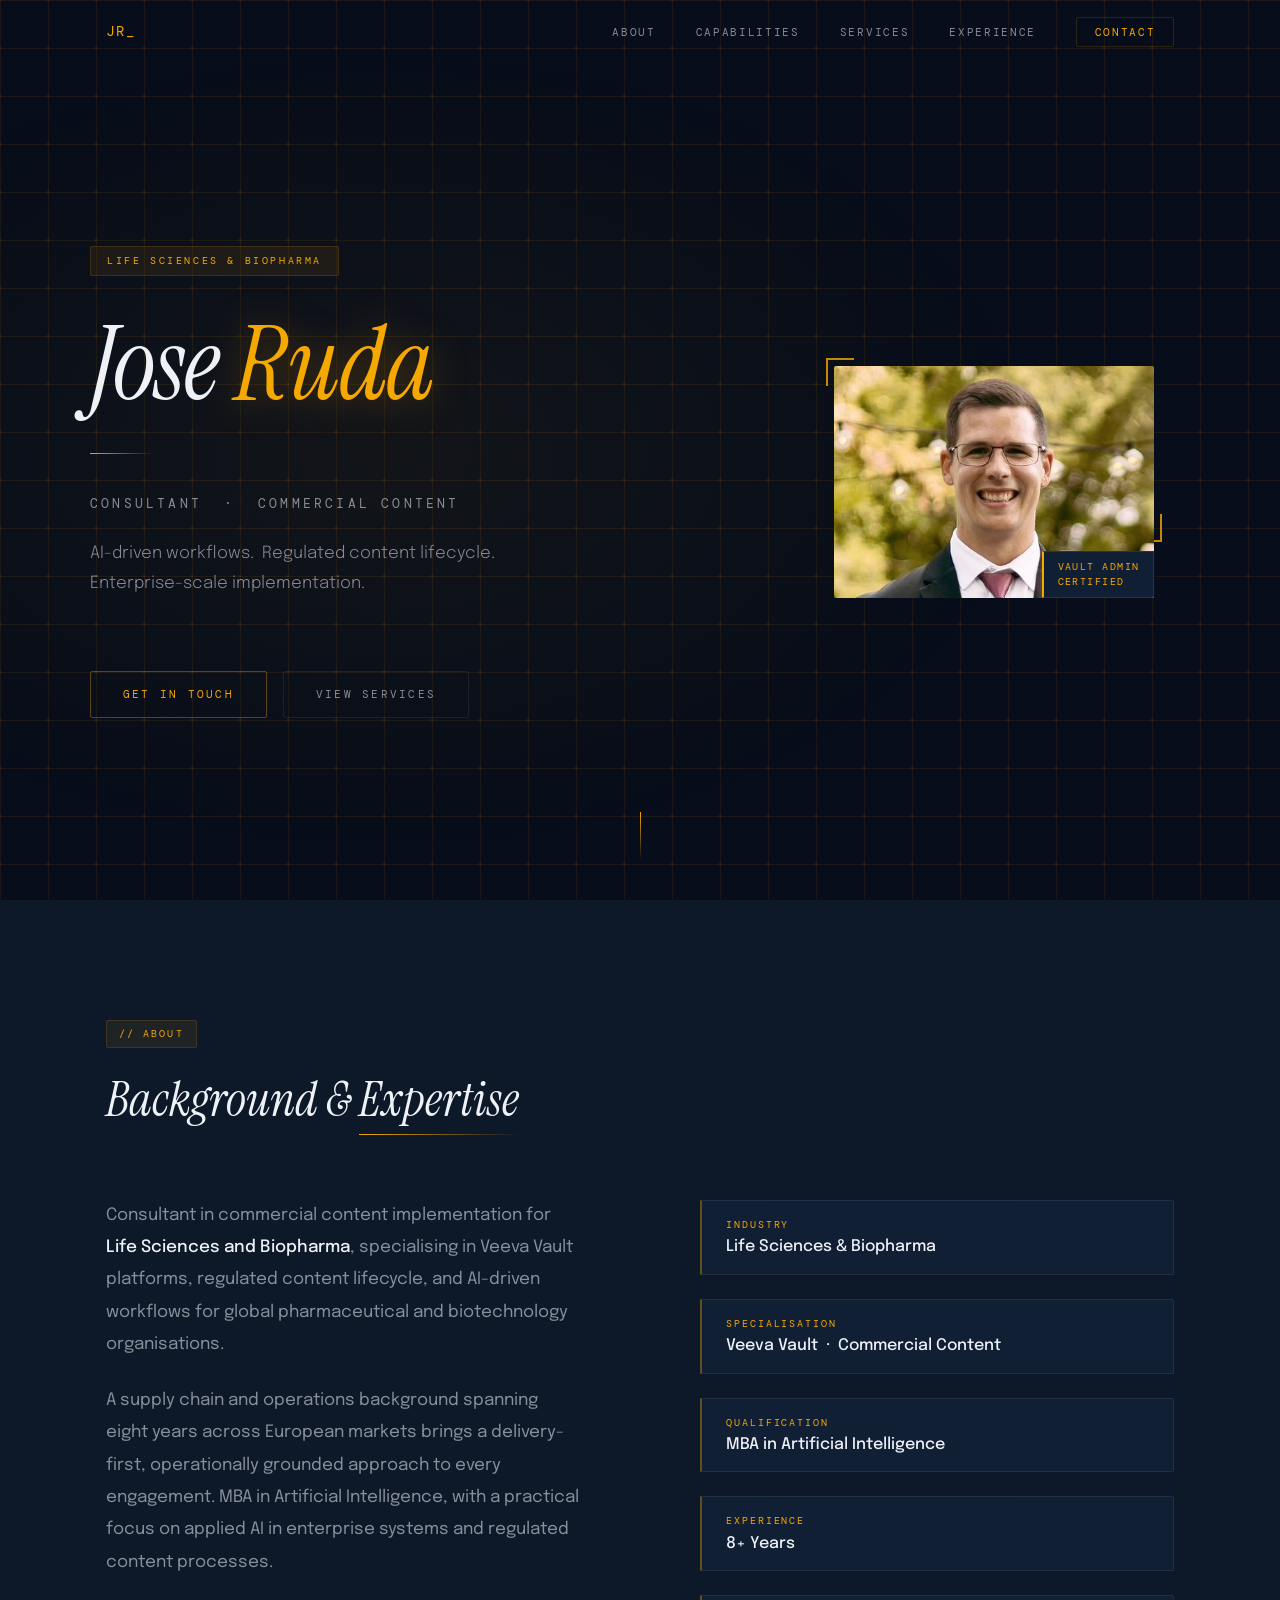
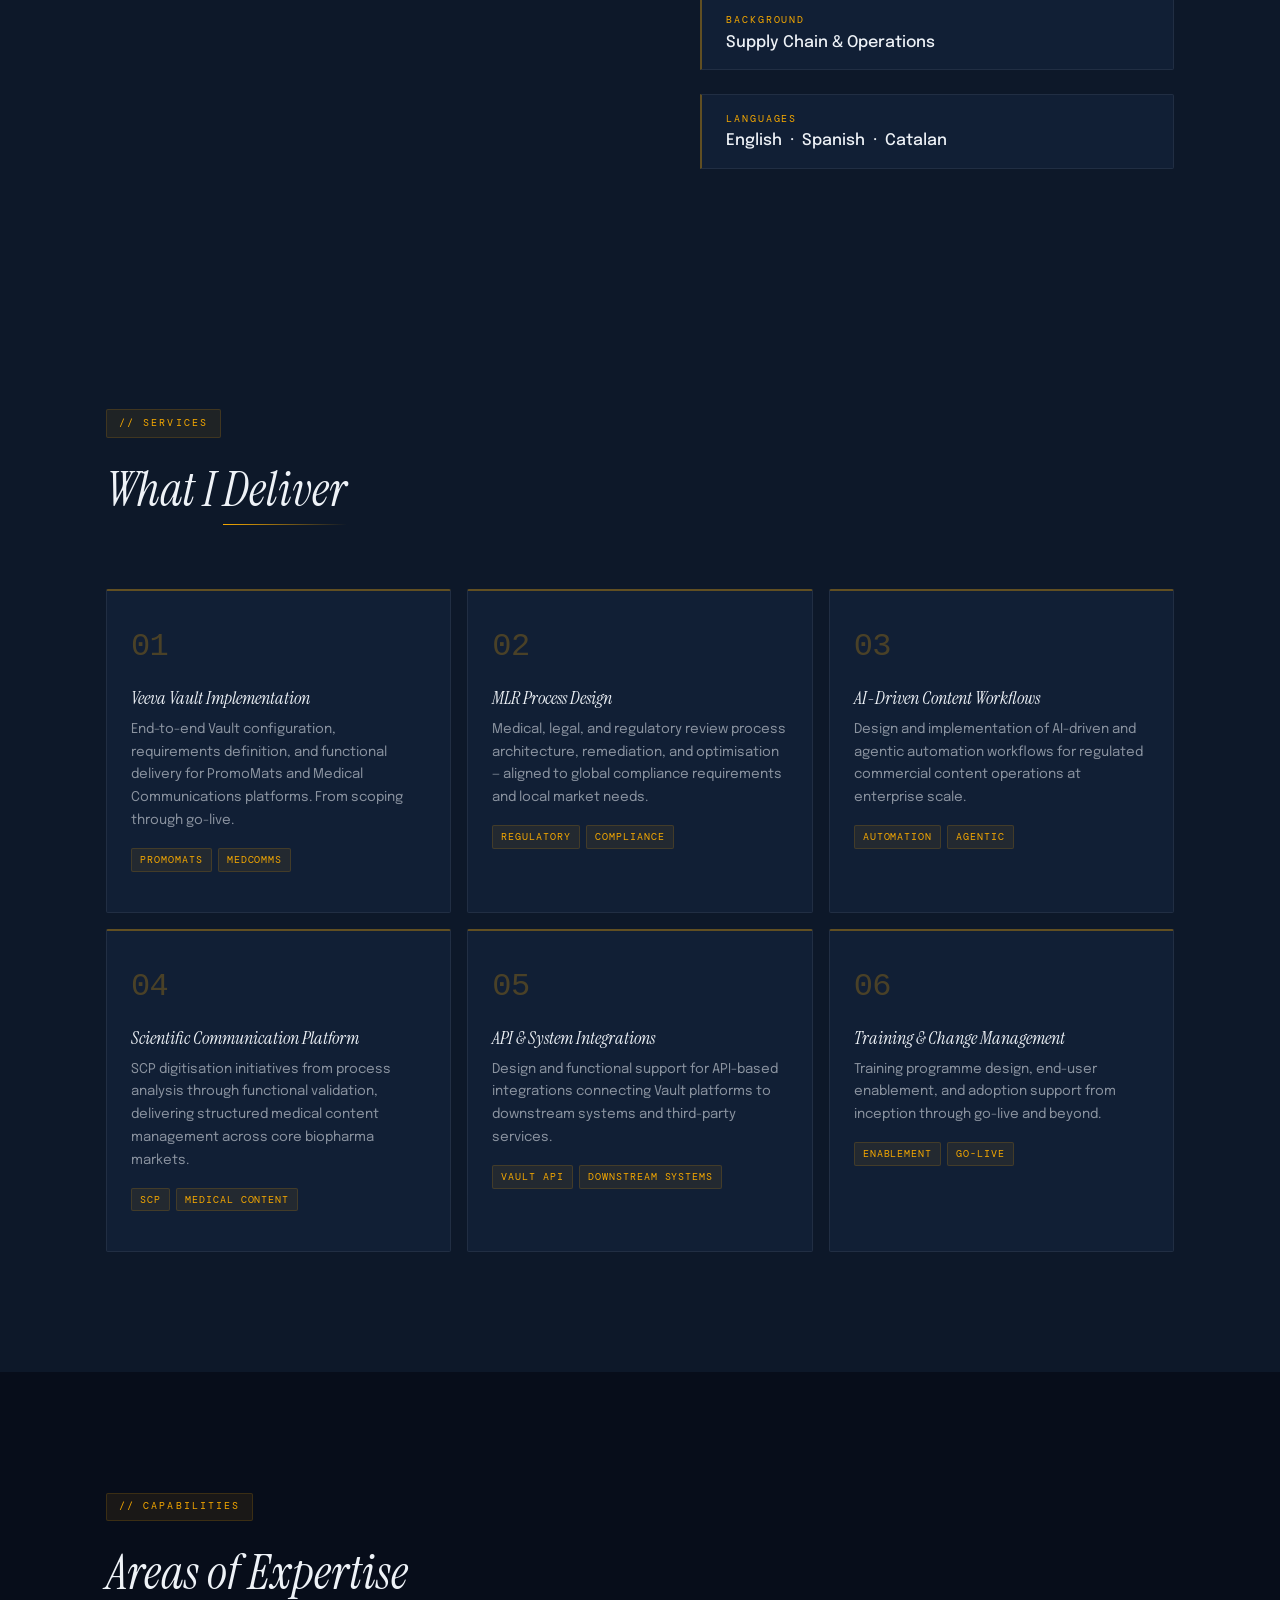
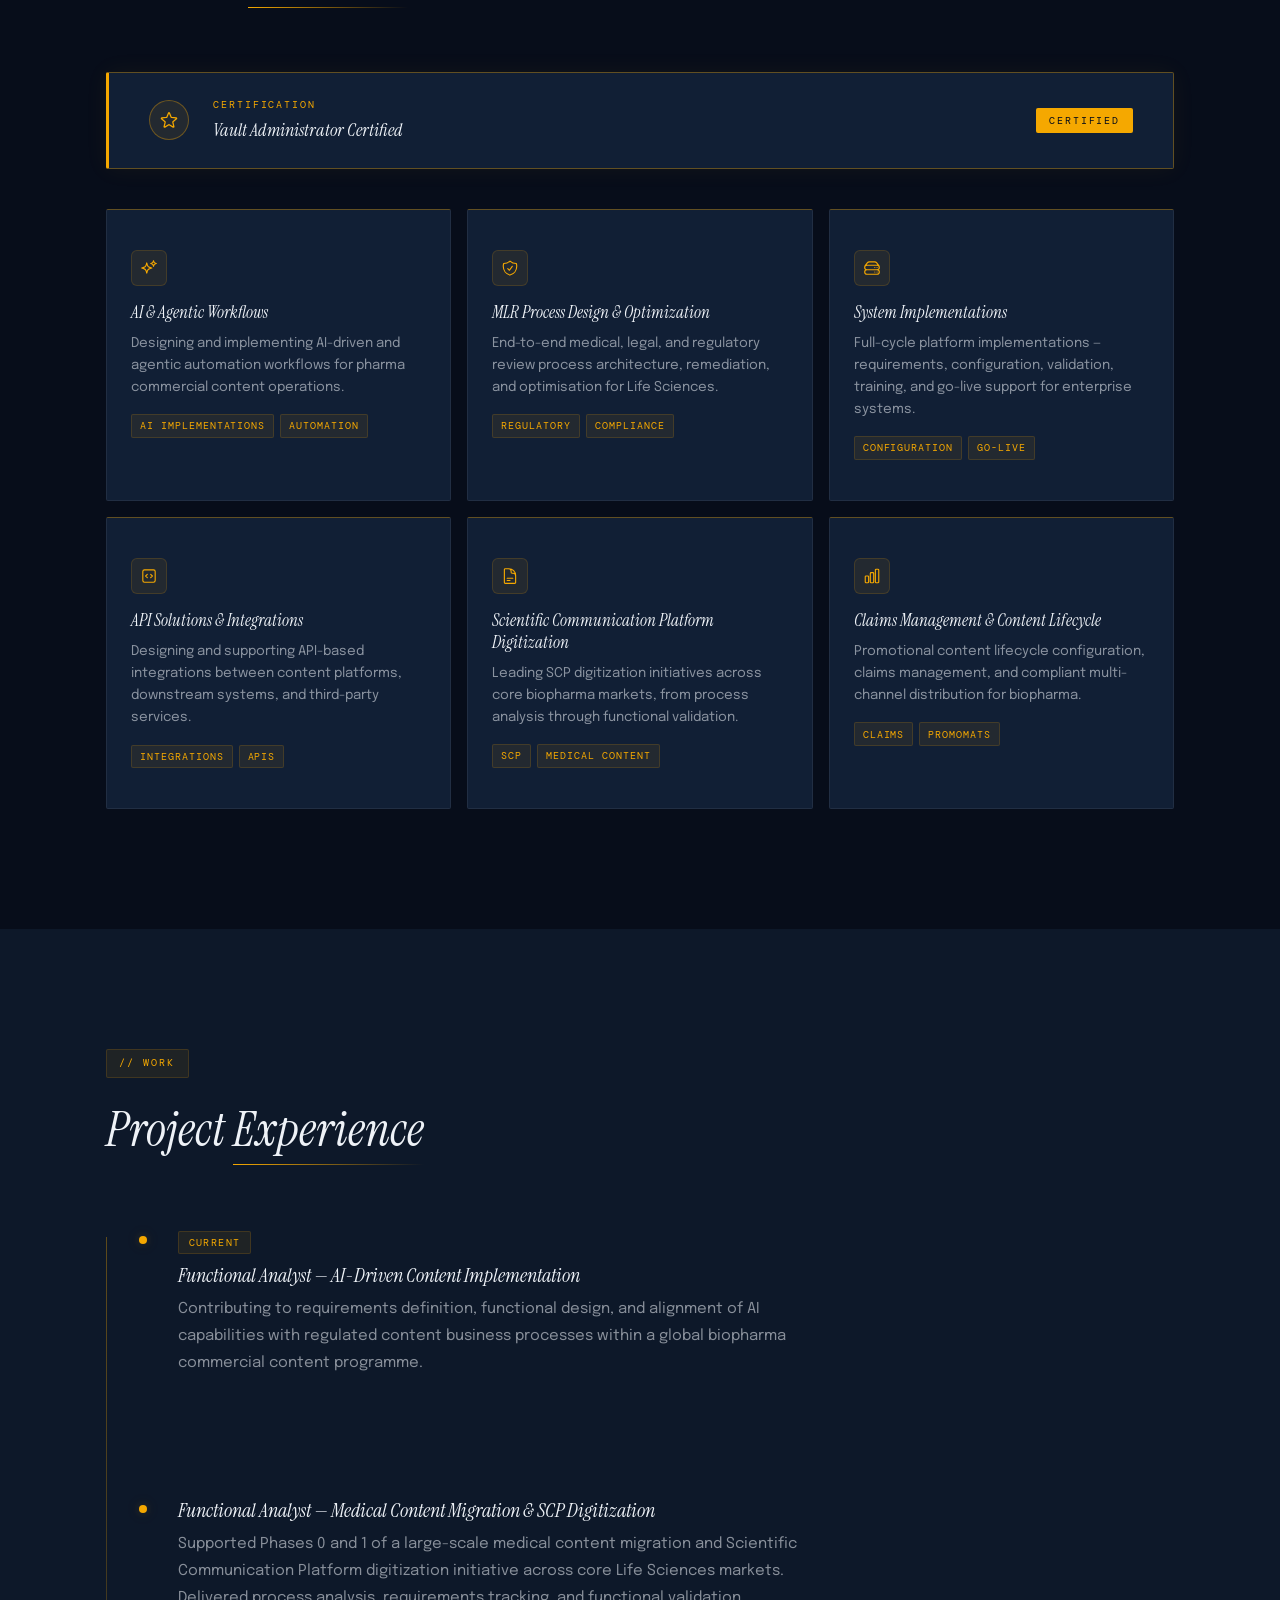
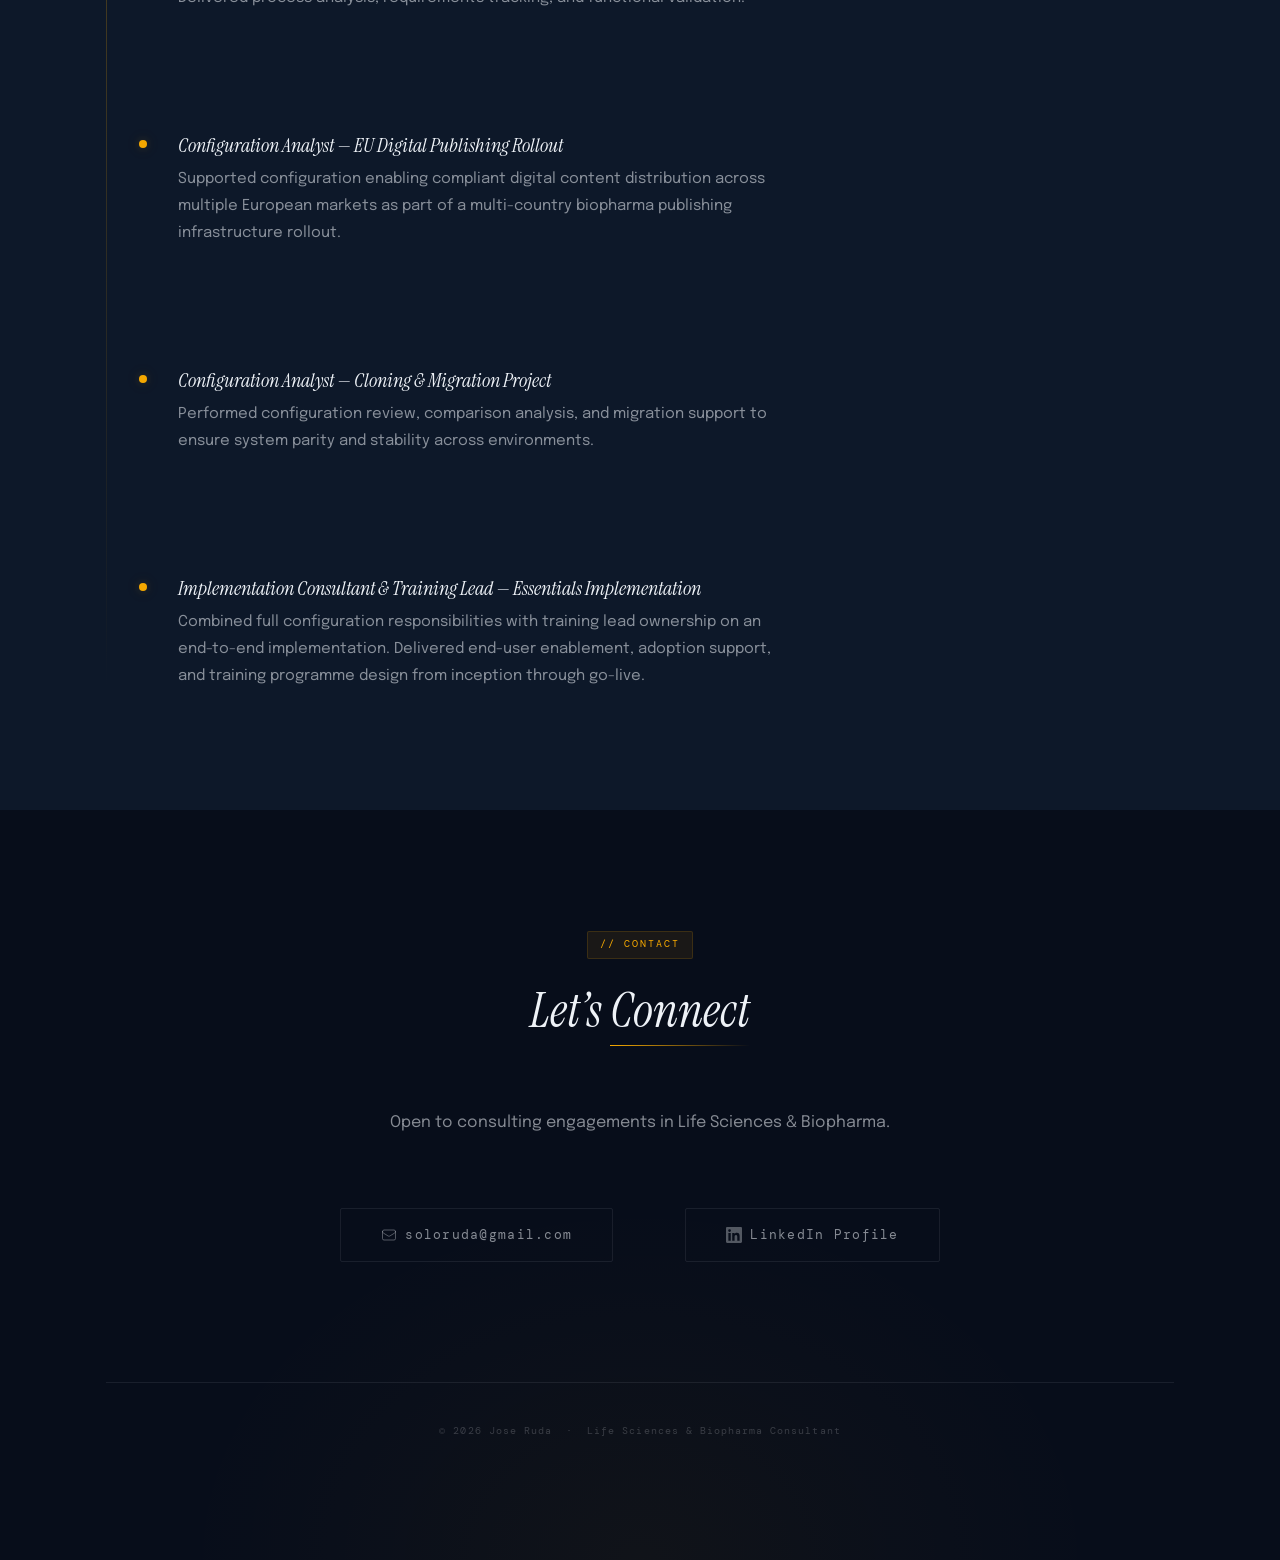
==== commit ce4cedd8: "feat: add Services section with 6 numbered cards" ====
--- a/index.html
+++ b/index.html
@@ -144,6 +144,98 @@
     </section>
 
     <!-- ════════════════════════════════════════════════════ -->
+    <!-- Services                                             -->
+    <!-- ════════════════════════════════════════════════════ -->
+    <section id="services">
+      <div class="section-inner">
+        <span class="section-label fade-up">// Services</span>
+        <h2 class="section-heading fade-up">What I <span>Deliver</span></h2>
+
+        <div class="services-grid">
+
+          <article class="service-card fade-up">
+            <span class="service-num" aria-hidden="true">01</span>
+            <h3 class="service-title">Veeva Vault Implementation</h3>
+            <p class="service-desc">
+              End-to-end Vault configuration, requirements definition, and functional delivery
+              for PromoMats and Medical Communications platforms. From scoping through go-live.
+            </p>
+            <div class="service-tags">
+              <span>PromoMats</span>
+              <span>MedComms</span>
+            </div>
+          </article>
+
+          <article class="service-card fade-up" style="transition-delay:0.07s">
+            <span class="service-num" aria-hidden="true">02</span>
+            <h3 class="service-title">MLR Process Design</h3>
+            <p class="service-desc">
+              Medical, legal, and regulatory review process architecture, remediation, and
+              optimisation — aligned to global compliance requirements and local market needs.
+            </p>
+            <div class="service-tags">
+              <span>Regulatory</span>
+              <span>Compliance</span>
+            </div>
+          </article>
+
+          <article class="service-card fade-up" style="transition-delay:0.14s">
+            <span class="service-num" aria-hidden="true">03</span>
+            <h3 class="service-title">AI-Driven Content Workflows</h3>
+            <p class="service-desc">
+              Design and implementation of AI-driven and agentic automation workflows for
+              regulated commercial content operations at enterprise scale.
+            </p>
+            <div class="service-tags">
+              <span>Automation</span>
+              <span>Agentic</span>
+            </div>
+          </article>
+
+          <article class="service-card fade-up" style="transition-delay:0.07s">
+            <span class="service-num" aria-hidden="true">04</span>
+            <h3 class="service-title">Scientific Communication Platform</h3>
+            <p class="service-desc">
+              SCP digitisation initiatives from process analysis through functional validation,
+              delivering structured medical content management across core biopharma markets.
+            </p>
+            <div class="service-tags">
+              <span>SCP</span>
+              <span>Medical Content</span>
+            </div>
+          </article>
+
+          <article class="service-card fade-up" style="transition-delay:0.14s">
+            <span class="service-num" aria-hidden="true">05</span>
+            <h3 class="service-title">API &amp; System Integrations</h3>
+            <p class="service-desc">
+              Design and functional support for API-based integrations connecting Vault
+              platforms to downstream systems and third-party services.
+            </p>
+            <div class="service-tags">
+              <span>Vault API</span>
+              <span>Downstream Systems</span>
+            </div>
+          </article>
+
+          <article class="service-card fade-up" style="transition-delay:0.21s">
+            <span class="service-num" aria-hidden="true">06</span>
+            <h3 class="service-title">Training &amp; Change Management</h3>
+            <p class="service-desc">
+              Training programme design, end-user enablement, and adoption support from
+              inception through go-live and beyond.
+            </p>
+            <div class="service-tags">
+              <span>Enablement</span>
+              <span>Go-live</span>
+            </div>
+          </article>
+
+        </div>
+      </div>
+    </section>
+
+    <!-- ════════════════════════════════════════════════════ -->
     <!-- Skills                                               -->
     <!-- ════════════════════════════════════════════════════ -->
     <section id="skills">
--- a/style.css
+++ b/style.css
@@ -524,6 +524,84 @@
   line-height: 1.3;
 }
 
+/* ── Services ────────────────────────────────────────────── */
+#services {
+  background: var(--bg-surface);
+  position: relative;
+  z-index: 1;
+}
+
+.services-grid {
+  display: grid;
+  grid-template-columns: repeat(3, 1fr);
+  gap: var(--sp-sm);
+}
+
+.service-card {
+  background: var(--bg-card);
+  border: 1px solid var(--border-soft);
+  border-top: 2px solid var(--accent-mid);
+  padding: var(--sp-lg) var(--sp-md);
+  border-radius: 2px;
+  position: relative;
+  transition: border-top-color 0.25s, box-shadow 0.25s, transform 0.25s;
+  overflow: hidden;
+}
+.service-card:hover {
+  border-top-color: var(--accent);
+  box-shadow: 0 0 32px rgba(245,168,0,0.07), 0 4px 24px rgba(0,0,0,0.4);
+  transform: translateY(-3px);
+}
+
+.service-num {
+  display: block;
+  font-family: var(--font-mono);
+  font-size: 2rem;
+  font-weight: 300;
+  color: var(--accent);
+  opacity: 0.25;
+  line-height: 1;
+  margin-bottom: var(--sp-md);
+  letter-spacing: -0.02em;
+  transition: opacity 0.25s;
+}
+.service-card:hover .service-num { opacity: 0.5; }
+
+.service-title {
+  font-family: var(--font-display);
+  font-size: 1.1rem;
+  font-weight: 400;
+  font-style: italic;
+  color: var(--text);
+  line-height: 1.3;
+  margin-bottom: var(--sp-xs);
+}
+
+.service-desc {
+  font-family: var(--font-body);
+  font-size: 0.84rem;
+  color: var(--text-muted);
+  line-height: 1.7;
+  margin-bottom: var(--sp-sm);
+}
+
+.service-tags {
+  display: flex;
+  flex-wrap: wrap;
+  gap: 6px;
+}
+.service-tags span {
+  font-family: var(--font-mono);
+  font-size: 0.6rem;
+  letter-spacing: 0.1em;
+  text-transform: uppercase;
+  color: var(--accent);
+  background: var(--accent-dim);
+  border: 1px solid var(--border);
+  padding: 0.2rem 0.5rem;
+  border-radius: 2px;
+}
+
 /* ── Skills ───────────────────────────────────────────────── */
 #skills {
   background: var(--bg);
@@ -854,6 +932,7 @@
 /* ── Responsive ───────────────────────────────────────────── */
 @media (max-width: 1023px) {
   .about-grid { grid-template-columns: 1fr; gap: var(--sp-xl); }
+  .services-grid { grid-template-columns: repeat(2, 1fr); }
   .skills-grid { grid-template-columns: repeat(2, 1fr); }
   .hero-inner { grid-template-columns: 1fr; }
   .hero-right { order: -1; }
@@ -865,6 +944,7 @@
 
 @media (max-width: 639px) {
   :root { --sp-2xl: 4rem; --sp-xl: 2.5rem; }
+  .services-grid { grid-template-columns: 1fr; }
   .skills-grid { grid-template-columns: 1fr; }
   .nav-links { display: none; }
   .nav-mobile-cta { display: inline-block !important; }
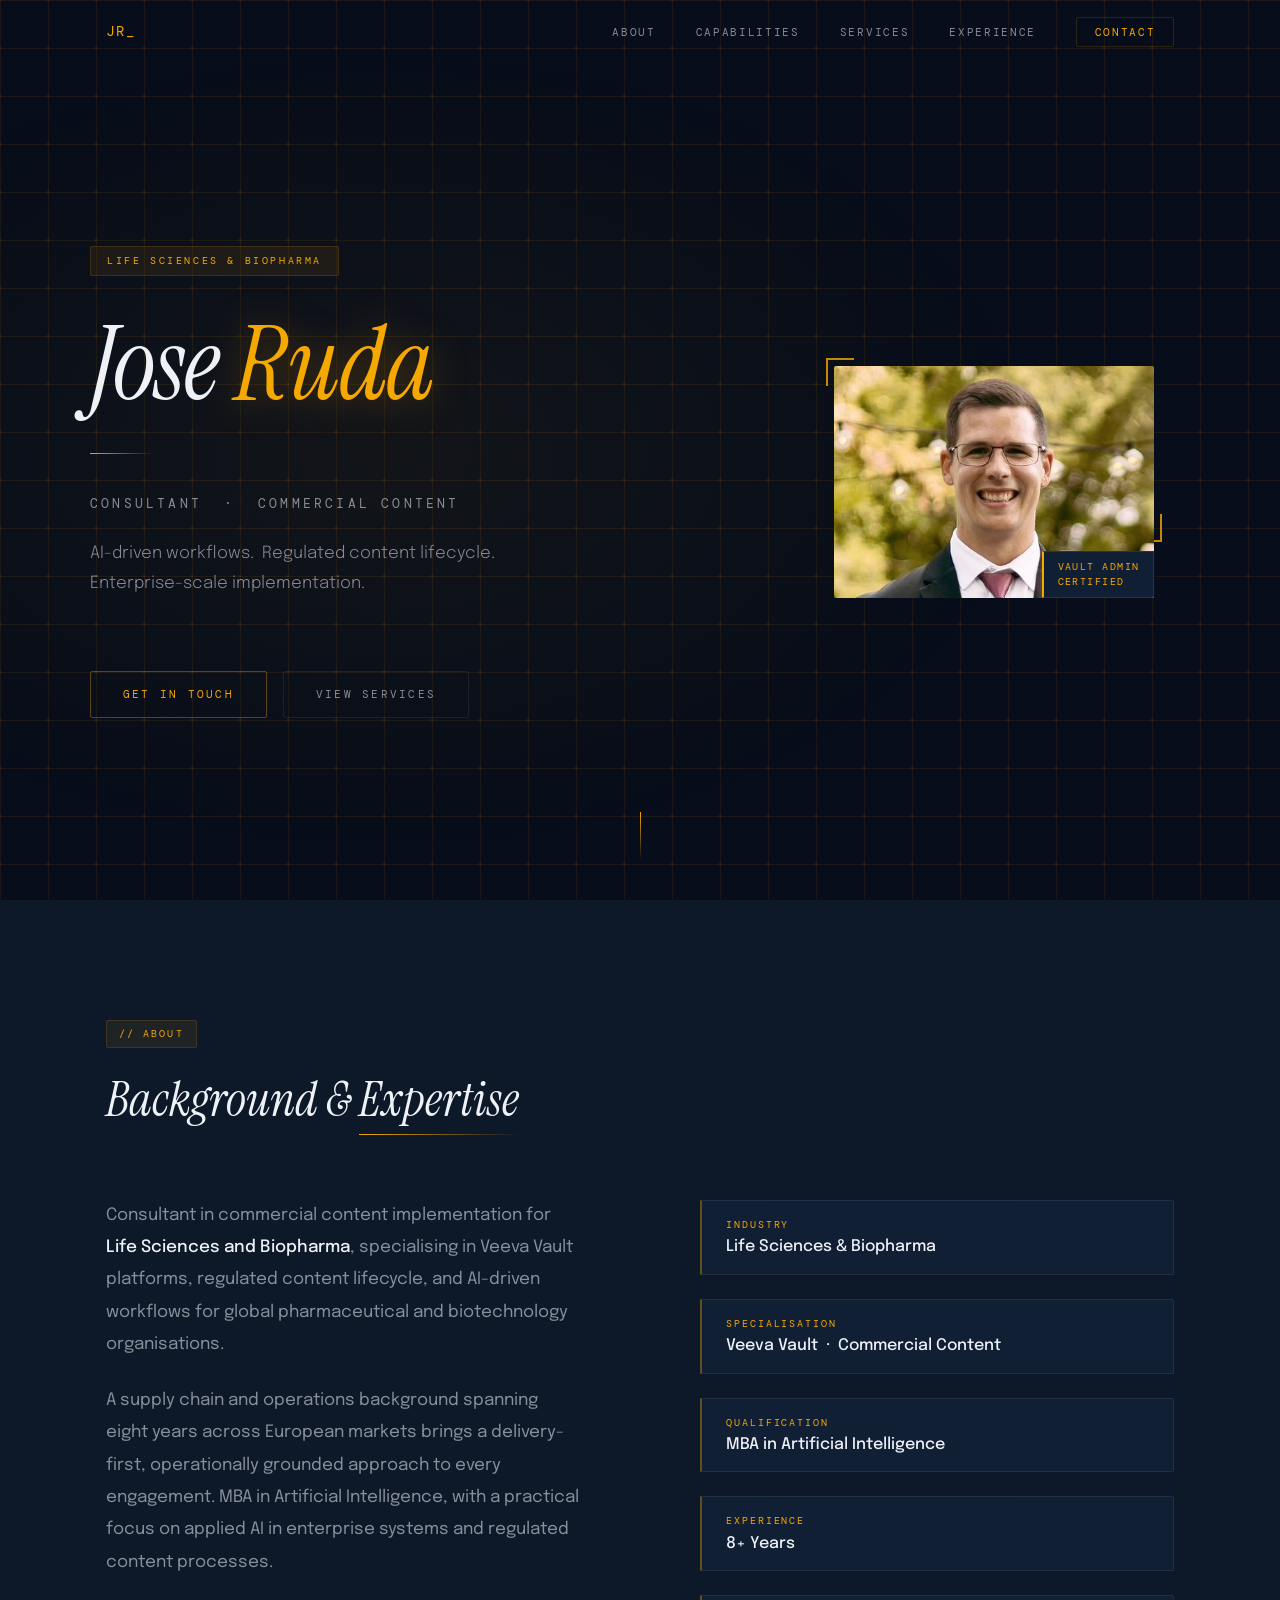
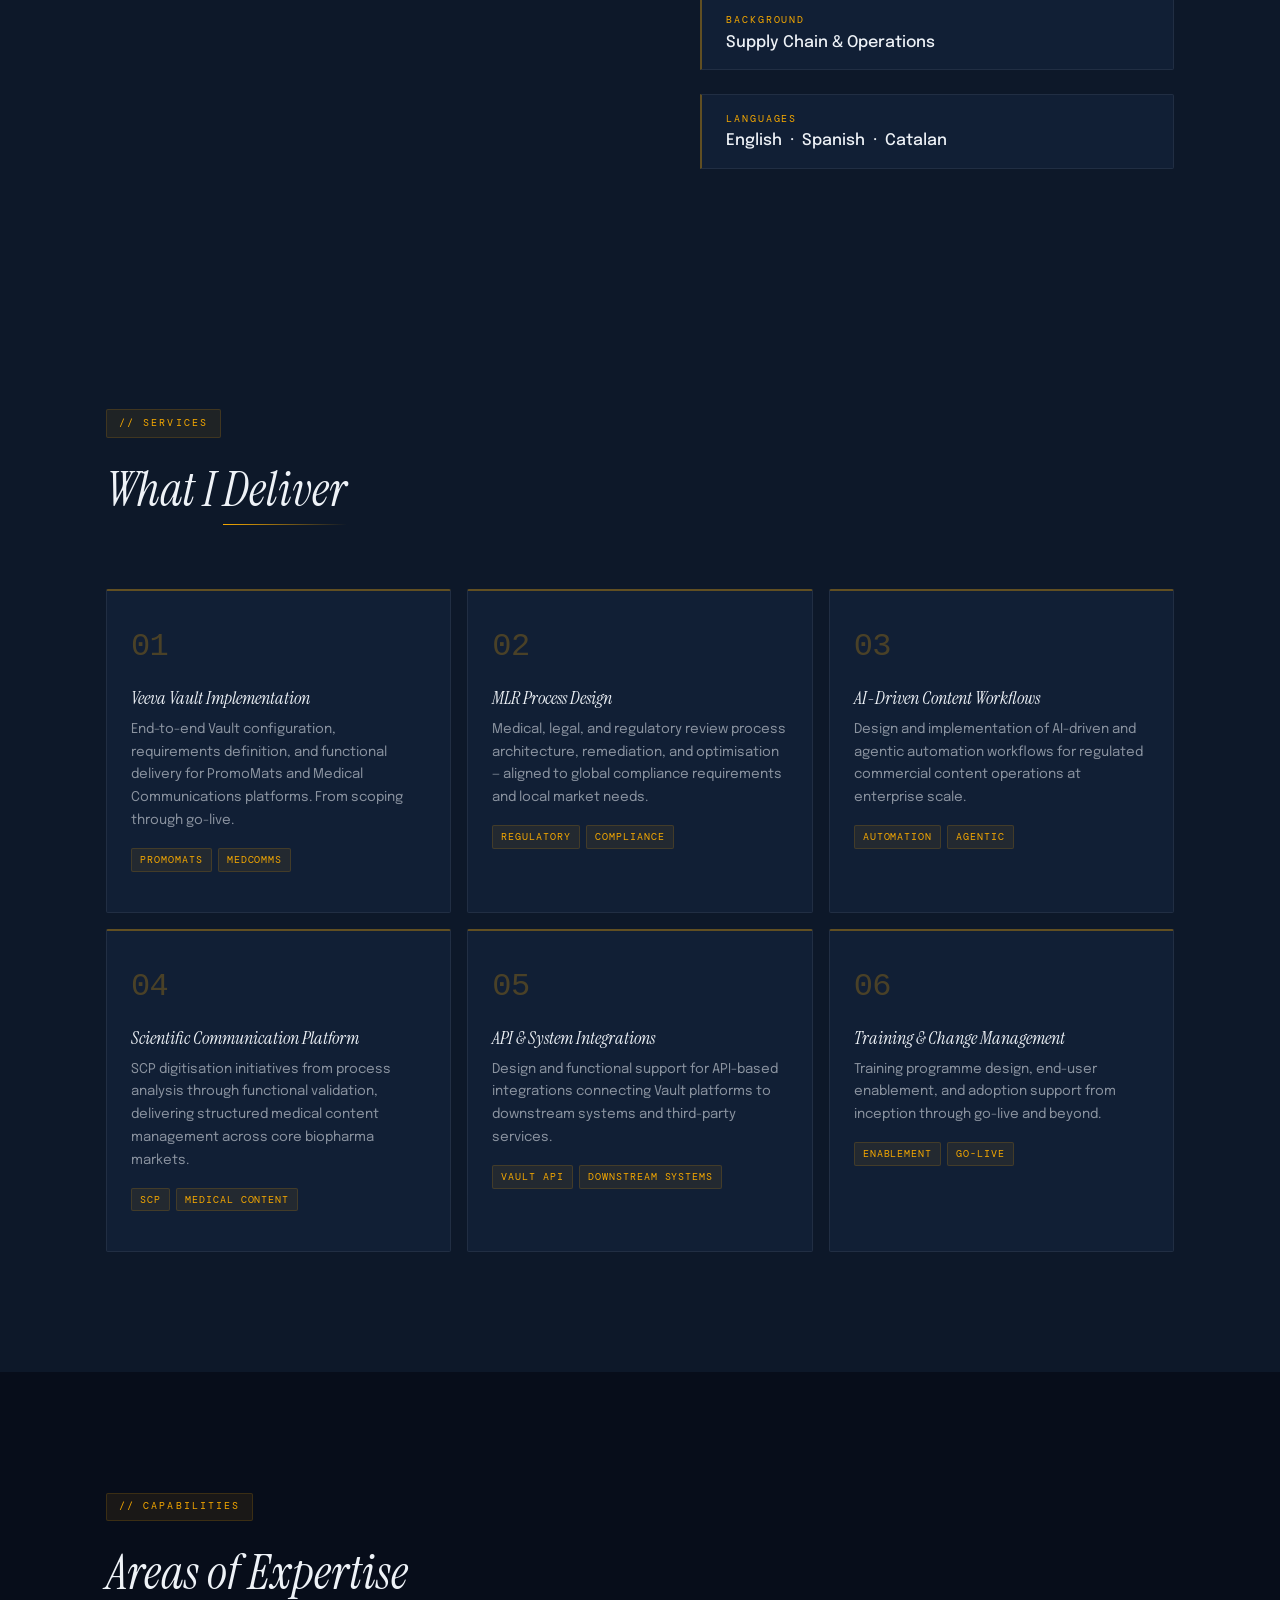
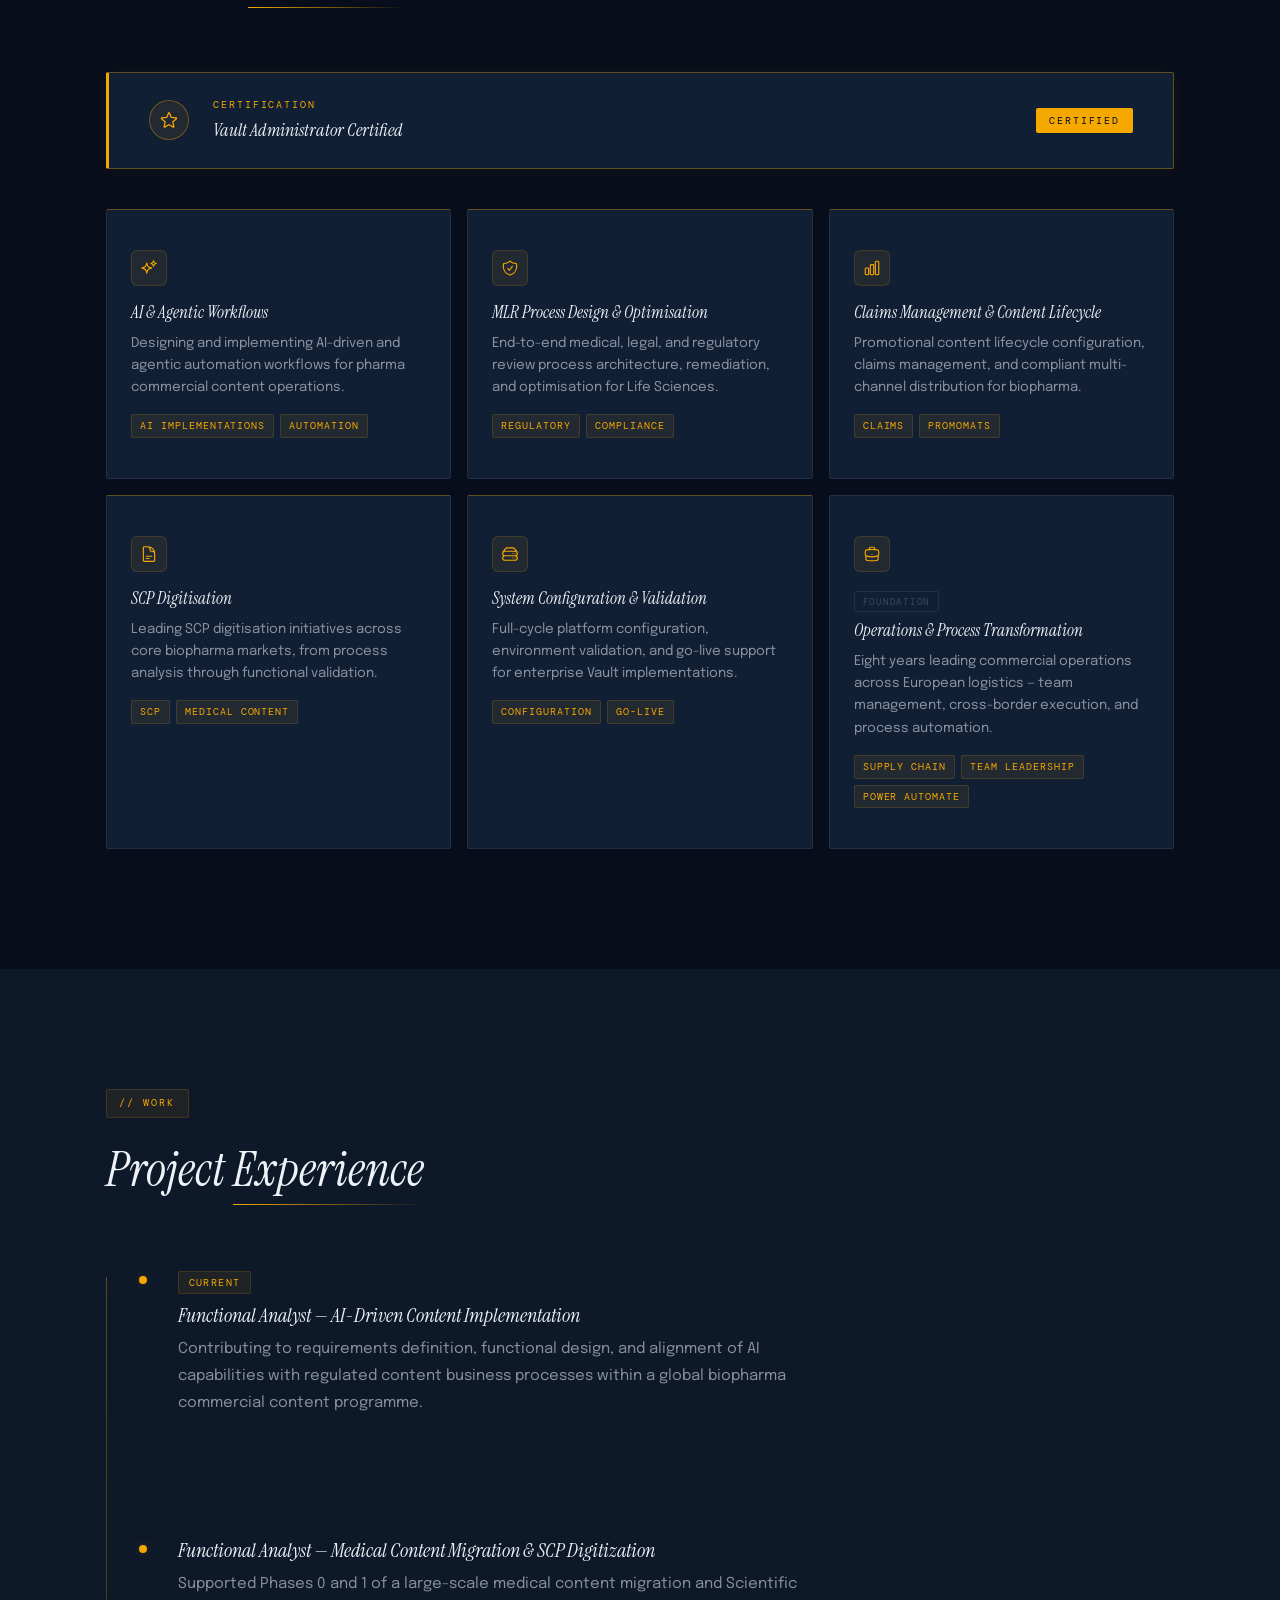
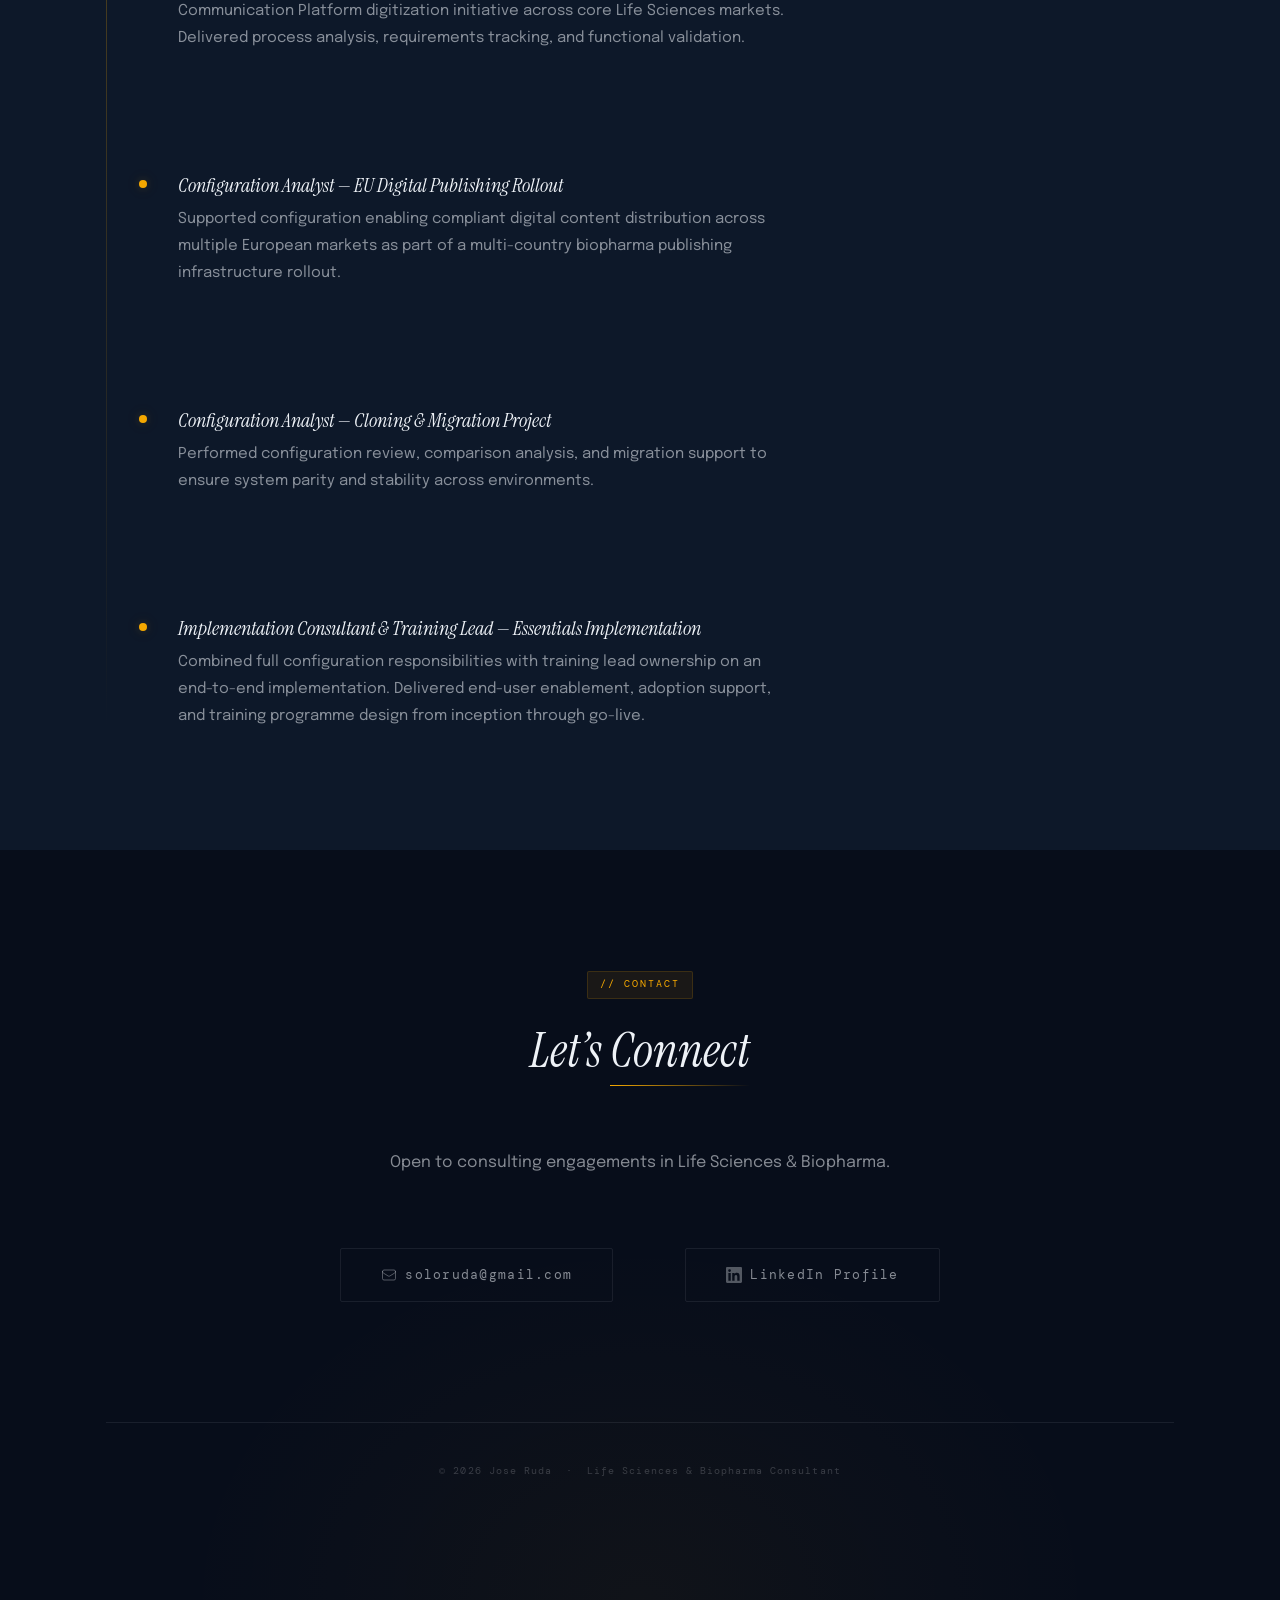
==== commit fe3f9287: "feat: revamp Capabilities — 85/15 Veeva/Foundation split, foundation card treatment Co-Authored-By: " ====
--- a/index.html
+++ b/index.html
@@ -238,6 +238,9 @@
     <!-- ════════════════════════════════════════════════════ -->
     <!-- Skills                                               -->
     <!-- ════════════════════════════════════════════════════ -->
+    <!-- ════════════════════════════════════════════════════ -->
+    <!-- Capabilities                                         -->
+    <!-- ════════════════════════════════════════════════════ -->
     <section id="skills">
       <div class="section-inner">
         <span class="section-label fade-up">// Capabilities</span>
@@ -260,7 +263,7 @@
 
         <div class="skills-grid">
 
-          <!-- AI & Agentic -->
+          <!-- Veeva & Life Sciences (5 cards) -->
           <article class="skill-card fade-up">
             <div class="skill-icon-wrap" aria-hidden="true">
               <svg viewBox="0 0 24 24" fill="none" stroke="currentColor"
@@ -277,15 +280,14 @@
             </div>
           </article>
 
-          <!-- MLR -->
-          <article class="skill-card fade-up">
+          <article class="skill-card fade-up" style="transition-delay:0.07s">
             <div class="skill-icon-wrap" aria-hidden="true">
               <svg viewBox="0 0 24 24" fill="none" stroke="currentColor"
                    stroke-width="1.5" stroke-linecap="round" stroke-linejoin="round">
                 <path d="M9 12.75L11.25 15 15 9.75m-3-7.036A11.959 11.959 0 013.598 6 11.99 11.99 0 003 9.749c0 5.592 3.824 10.29 9 11.623 5.176-1.332 9-6.03 9-11.622 0-1.31-.21-2.571-.598-3.751h-.152c-3.196 0-6.1-1.248-8.25-3.285z"/>
               </svg>
             </div>
-            <h3 class="skill-name">MLR Process Design &amp; Optimization</h3>
+            <h3 class="skill-name">MLR Process Design &amp; Optimisation</h3>
             <p class="skill-desc">End-to-end medical, legal, and regulatory review process architecture, remediation, and optimisation for Life Sciences.</p>
             <div class="skill-tags">
               <span>Regulatory</span>
@@ -293,67 +295,66 @@
             </div>
           </article>
 
-          <!-- System Implementations -->
-          <article class="skill-card fade-up">
+          <article class="skill-card fade-up" style="transition-delay:0.14s">
+            <div class="skill-icon-wrap" aria-hidden="true">
+              <svg viewBox="0 0 24 24" fill="none" stroke="currentColor"
+                   stroke-width="1.5" stroke-linecap="round" stroke-linejoin="round">
+                <path d="M3 13.125C3 12.504 3.504 12 4.125 12h2.25c.621 0 1.125.504 1.125 1.125v6.75C7.5 20.496 6.996 21 6.375 21h-2.25A1.125 1.125 0 013 19.875v-6.75zM9.75 8.625c0-.621.504-1.125 1.125-1.125h2.25c.621 0 1.125.504 1.125 1.125v11.25c0 .621-.504 1.125-1.125 1.125h-2.25a1.125 1.125 0 01-1.125-1.125V8.625zM16.5 4.125c0-.621.504-1.125 1.125-1.125h2.25C20.496 3 21 3.504 21 4.125v15.75c0 .621-.504 1.125-1.125 1.125h-2.25a1.125 1.125 0 01-1.125-1.125V4.125z"/>
+              </svg>
+            </div>
+            <h3 class="skill-name">Claims Management &amp; Content Lifecycle</h3>
+            <p class="skill-desc">Promotional content lifecycle configuration, claims management, and compliant multi-channel distribution for biopharma.</p>
+            <div class="skill-tags">
+              <span>Claims</span>
+              <span>PromoMats</span>
+            </div>
+          </article>
+
+          <article class="skill-card fade-up" style="transition-delay:0.07s">
+            <div class="skill-icon-wrap" aria-hidden="true">
+              <svg viewBox="0 0 24 24" fill="none" stroke="currentColor"
+                   stroke-width="1.5" stroke-linecap="round" stroke-linejoin="round">
+                <path d="M19.5 14.25v-2.625a3.375 3.375 0 00-3.375-3.375h-1.5A1.125 1.125 0 0113.5 7.125v-1.5a3.375 3.375 0 00-3.375-3.375H8.25m0 12.75h7.5m-7.5 3H12M10.5 2.25H5.625c-.621 0-1.125.504-1.125 1.125v17.25c0 .621.504 1.125 1.125 1.125h12.75c.621 0 1.125-.504 1.125-1.125V11.25a9 9 0 00-9-9z"/>
+              </svg>
+            </div>
+            <h3 class="skill-name">SCP Digitisation</h3>
+            <p class="skill-desc">Leading SCP digitisation initiatives across core biopharma markets, from process analysis through functional validation.</p>
+            <div class="skill-tags">
+              <span>SCP</span>
+              <span>Medical Content</span>
+            </div>
+          </article>
+
+          <article class="skill-card fade-up" style="transition-delay:0.14s">
             <div class="skill-icon-wrap" aria-hidden="true">
               <svg viewBox="0 0 24 24" fill="none" stroke="currentColor"
                    stroke-width="1.5" stroke-linecap="round" stroke-linejoin="round">
                 <path d="M5.25 14.25h13.5m-13.5 0a3 3 0 01-3-3m3 3a3 3 0 100 6h13.5a3 3 0 100-6m-16.5-3a3 3 0 013-3h13.5a3 3 0 013 3m-19.5 0a4.5 4.5 0 01.9-2.7L5.737 5.1a3.375 3.375 0 012.7-1.35h7.126c1.062 0 2.062.5 2.7 1.35l2.587 3.45a4.5 4.5 0 01.9 2.7m0 0a3 3 0 01-3 3m0 3h.008v.008h-.008v-.008zm0-6h.008v.008h-.008v-.008zm-3 6h.008v.008h-.008v-.008zm0-6h.008v.008h-.008v-.008z"/>
               </svg>
             </div>
-            <h3 class="skill-name">System Implementations</h3>
-            <p class="skill-desc">Full-cycle platform implementations — requirements, configuration, validation, training, and go-live support for enterprise systems.</p>
+            <h3 class="skill-name">System Configuration &amp; Validation</h3>
+            <p class="skill-desc">Full-cycle platform configuration, environment validation, and go-live support for enterprise Vault implementations.</p>
             <div class="skill-tags">
               <span>Configuration</span>
               <span>Go-live</span>
             </div>
           </article>
 
-          <!-- API Solutions -->
-          <article class="skill-card fade-up">
-            <div class="skill-icon-wrap" aria-hidden="true">
-              <svg viewBox="0 0 24 24" fill="none" stroke="currentColor"
-                   stroke-width="1.5" stroke-linecap="round" stroke-linejoin="round">
-                <path d="M14.25 9.75L16.5 12l-2.25 2.25m-4.5 0L7.5 12l2.25-2.25M6 20.25h12A2.25 2.25 0 0020.25 18V6A2.25 2.25 0 0018 3.75H6A2.25 2.25 0 003.75 6v12A2.25 2.25 0 006 20.25z"/>
-              </svg>
-            </div>
-            <h3 class="skill-name">API Solutions &amp; Integrations</h3>
-            <p class="skill-desc">Designing and supporting API-based integrations between content platforms, downstream systems, and third-party services.</p>
-            <div class="skill-tags">
-              <span>Integrations</span>
-              <span>APIs</span>
-            </div>
-          </article>
-
-          <!-- SCP -->
-          <article class="skill-card fade-up">
-            <div class="skill-icon-wrap" aria-hidden="true">
-              <svg viewBox="0 0 24 24" fill="none" stroke="currentColor"
-                   stroke-width="1.5" stroke-linecap="round" stroke-linejoin="round">
-                <path d="M19.5 14.25v-2.625a3.375 3.375 0 00-3.375-3.375h-1.5A1.125 1.125 0 0113.5 7.125v-1.5a3.375 3.375 0 00-3.375-3.375H8.25m0 12.75h7.5m-7.5 3H12M10.5 2.25H5.625c-.621 0-1.125.504-1.125 1.125v17.25c0 .621.504 1.125 1.125 1.125h12.75c.621 0 1.125-.504 1.125-1.125V11.25a9 9 0 00-9-9z"/>
-              </svg>
-            </div>
-            <h3 class="skill-name">Scientific Communication Platform Digitization</h3>
-            <p class="skill-desc">Leading SCP digitization initiatives across core biopharma markets, from process analysis through functional validation.</p>
-            <div class="skill-tags">
-              <span>SCP</span>
-              <span>Medical Content</span>
-            </div>
-          </article>
-
-          <!-- Claims & MLM -->
-          <article class="skill-card fade-up">
-            <div class="skill-icon-wrap" aria-hidden="true">
-              <svg viewBox="0 0 24 24" fill="none" stroke="currentColor"
-                   stroke-width="1.5" stroke-linecap="round" stroke-linejoin="round">
-                <path d="M3 13.125C3 12.504 3.504 12 4.125 12h2.25c.621 0 1.125.504 1.125 1.125v6.75C7.5 20.496 6.996 21 6.375 21h-2.25A1.125 1.125 0 013 19.875v-6.75zM9.75 8.625c0-.621.504-1.125 1.125-1.125h2.25c.621 0 1.125.504 1.125 1.125v11.25c0 .621-.504 1.125-1.125 1.125h-2.25a1.125 1.125 0 01-1.125-1.125V8.625zM16.5 4.125c0-.621.504-1.125 1.125-1.125h2.25C20.496 3 21 3.504 21 4.125v15.75c0 .621-.504 1.125-1.125 1.125h-2.25a1.125 1.125 0 01-1.125-1.125V4.125z"/>
-              </svg>
-            </div>
-            <h3 class="skill-name">Claims Management &amp; Content Lifecycle</h3>
-            <p class="skill-desc">Promotional content lifecycle configuration, claims management, and compliant multi-channel distribution for biopharma.</p>
-            <div class="skill-tags">
-              <span>Claims</span>
-              <span>PromoMats</span>
+          <!-- Foundation card (15% — visually secondary) -->
+          <article class="skill-card skill-card--foundation fade-up" style="transition-delay:0.21s">
+            <div class="skill-icon-wrap" aria-hidden="true">
+              <svg viewBox="0 0 24 24" fill="none" stroke="currentColor"
+                   stroke-width="1.5" stroke-linecap="round" stroke-linejoin="round">
+                <path d="M20.25 14.15v4.25c0 1.094-.787 2.036-1.872 2.18-2.087.277-4.216.42-6.378.42s-4.291-.143-6.378-.42c-1.085-.144-1.872-1.086-1.872-2.18v-4.25m16.5 0a2.18 2.18 0 00.75-1.661V8.706c0-1.081-.768-2.015-1.837-2.175a48.114 48.114 0 00-3.413-.387m4.5 8.006c-.194.165-.42.295-.673.38A23.978 23.978 0 0112 15.75c-2.648 0-5.195-.429-7.577-1.22a2.016 2.016 0 01-.673-.38m0 0A2.18 2.18 0 013 12.489V8.706c0-1.081.768-2.015 1.837-2.175a48.111 48.111 0 013.413-.387m7.5 0V5.25A2.25 2.25 0 0013.5 3h-3a2.25 2.25 0 00-2.25 2.25v.894m7.5 0a48.667 48.667 0 00-7.5 0M12 12.75h.008v.008H12v-.008z"/>
+              </svg>
+            </div>
+            <span class="skill-foundation-label">Foundation</span>
+            <h3 class="skill-name">Operations &amp; Process Transformation</h3>
+            <p class="skill-desc">Eight years leading commercial operations across European logistics — team management, cross-border execution, and process automation.</p>
+            <div class="skill-tags">
+              <span>Supply Chain</span>
+              <span>Team Leadership</span>
+              <span>Power Automate</span>
             </div>
           </article>
 
--- a/style.css
+++ b/style.css
@@ -709,6 +709,29 @@
   border-radius: 2px;
 }
 
+/* Foundation card — visually secondary */
+.skill-card--foundation {
+  border-top-color: var(--border-soft);
+  opacity: 0.8;
+}
+.skill-card--foundation:hover {
+  border-top-color: var(--border);
+  opacity: 1;
+}
+
+.skill-foundation-label {
+  display: inline-block;
+  font-family: var(--font-mono);
+  font-size: 0.55rem;
+  letter-spacing: 0.2em;
+  text-transform: uppercase;
+  color: var(--text-dim);
+  border: 1px solid var(--border-soft);
+  padding: 0.15rem 0.5rem;
+  border-radius: 2px;
+  margin-bottom: var(--sp-xs);
+}
+
 /* Certification banner */
 .cert-banner {
   display: flex;
@@ -771,14 +794,6 @@
   border-radius: 2px;
   flex-shrink: 0;
 }
-
-/* Stagger */
-.skills-grid .skill-card:nth-child(1) { transition-delay: 0s; }
-.skills-grid .skill-card:nth-child(2) { transition-delay: 0.07s; }
-.skills-grid .skill-card:nth-child(3) { transition-delay: 0.14s; }
-.skills-grid .skill-card:nth-child(4) { transition-delay: 0.07s; }
-.skills-grid .skill-card:nth-child(5) { transition-delay: 0.14s; }
-.skills-grid .skill-card:nth-child(6) { transition-delay: 0.21s; }
 
 /* ── Experience ───────────────────────────────────────────── */
 #experience {
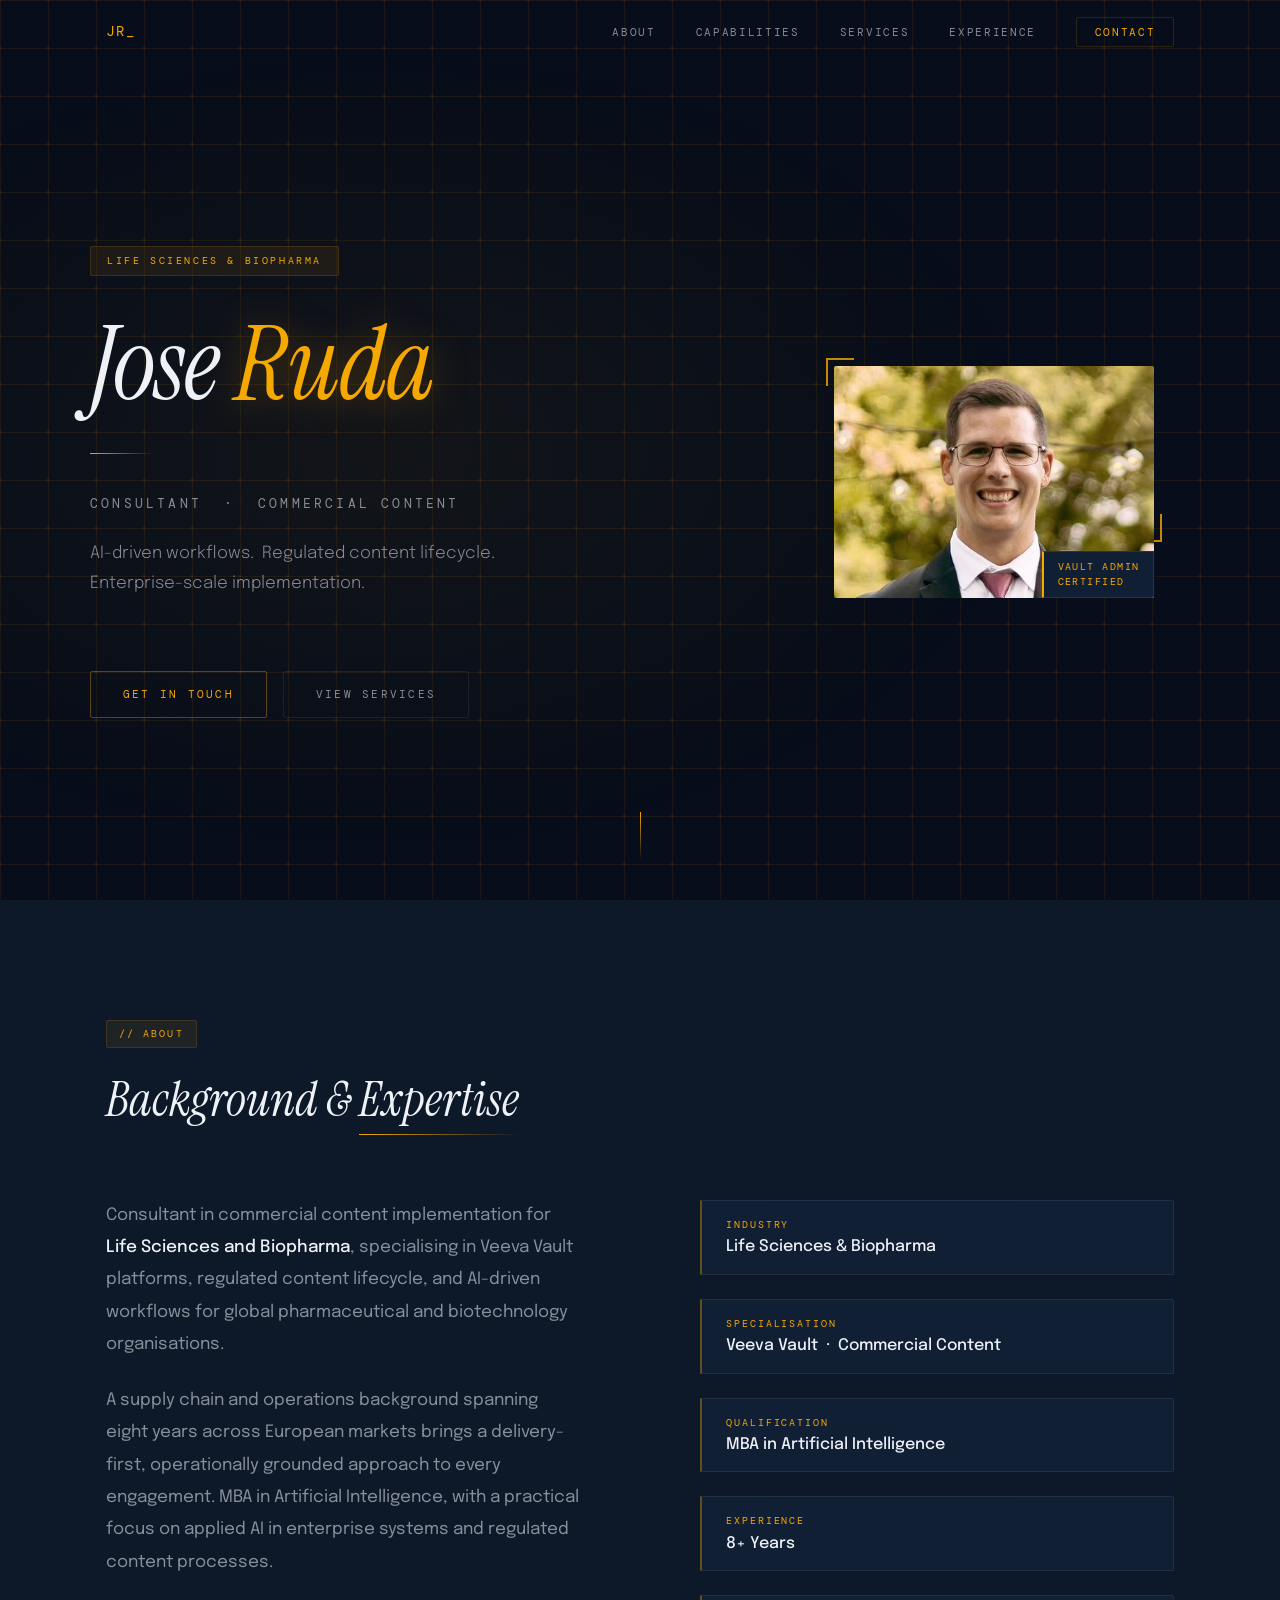
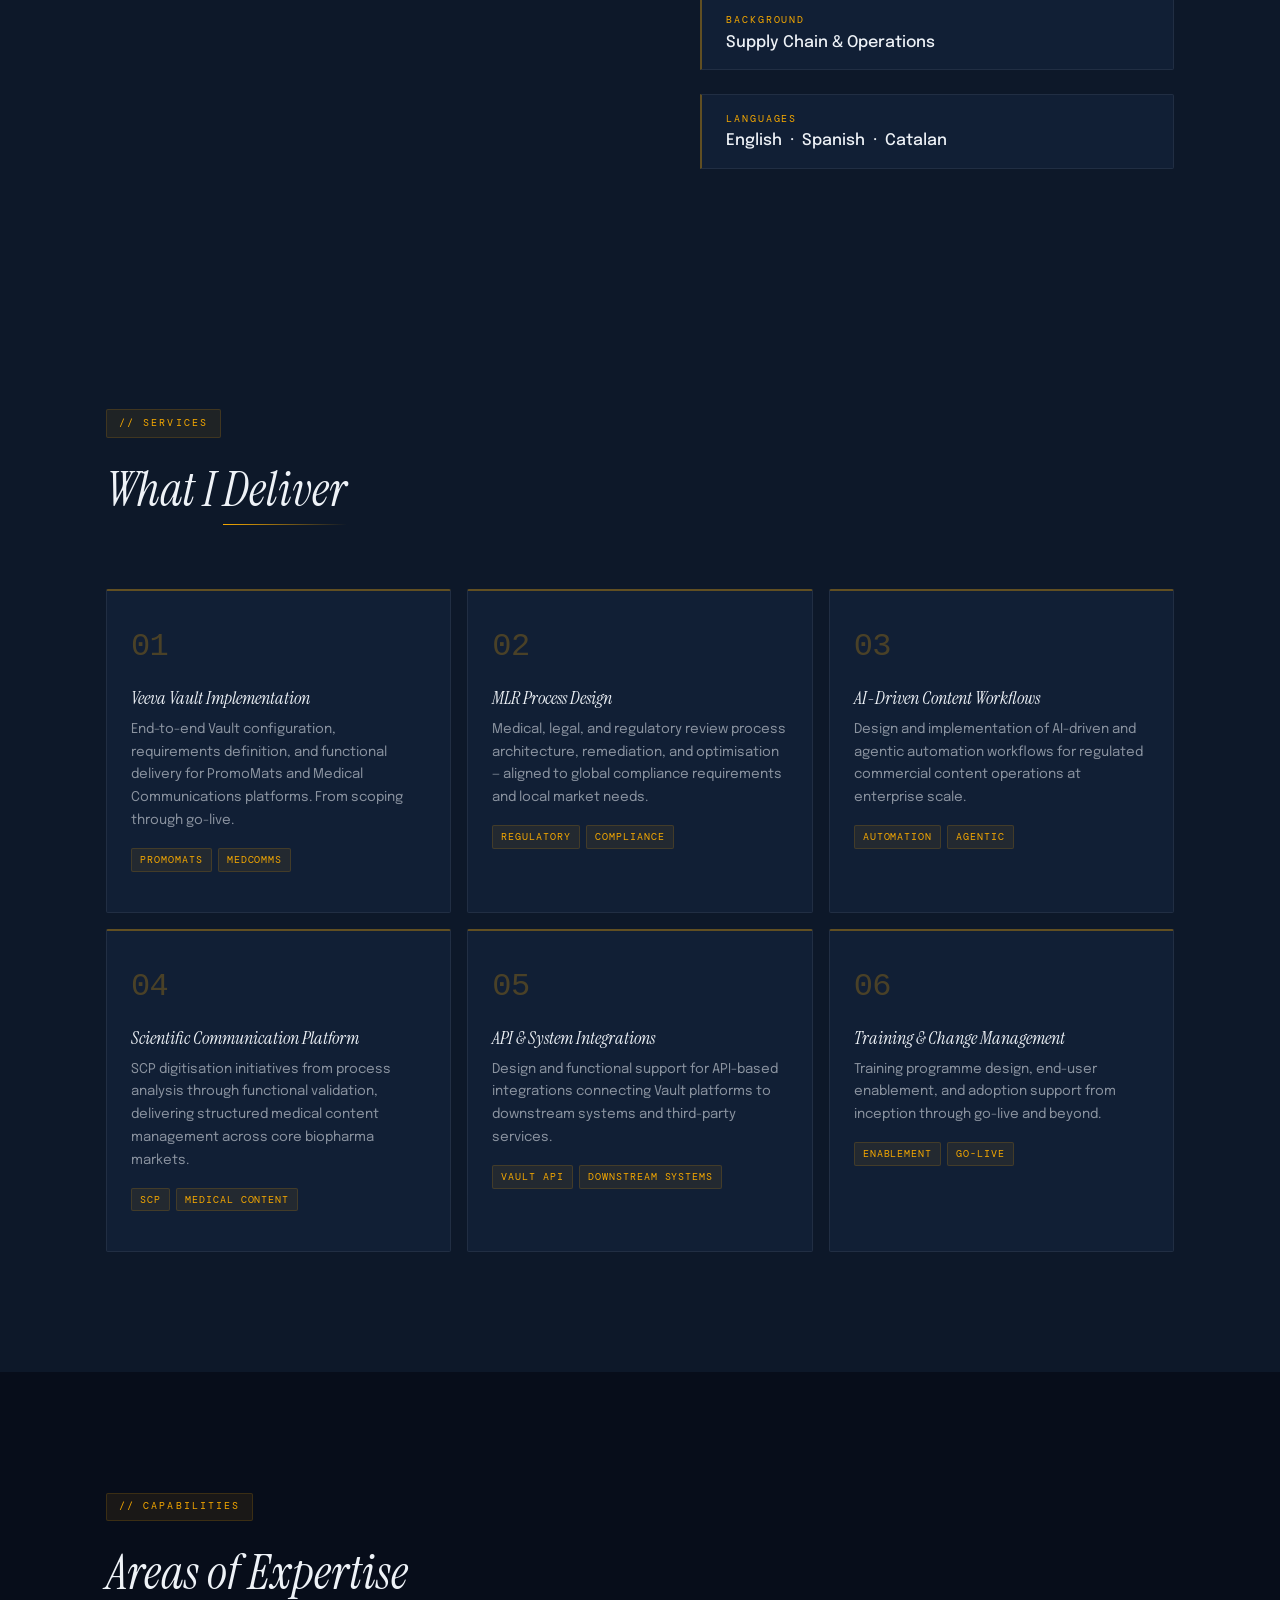
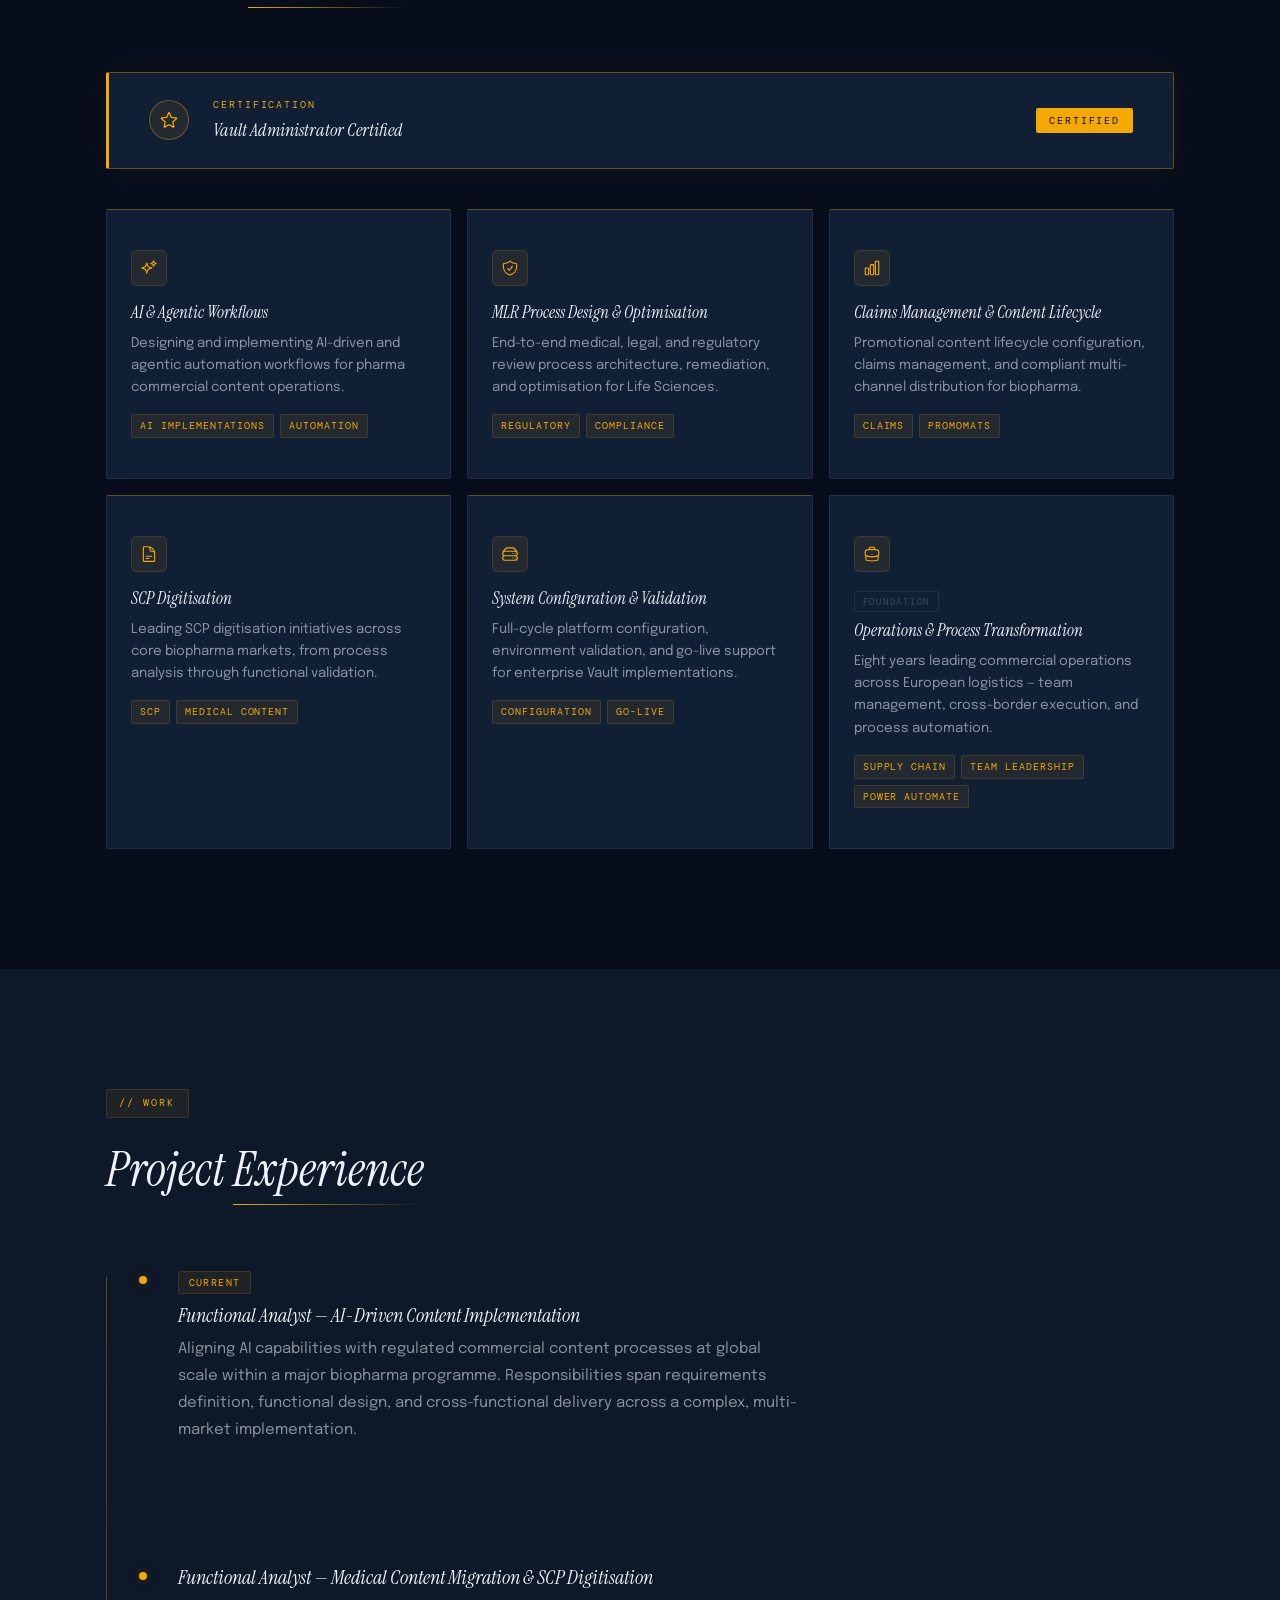
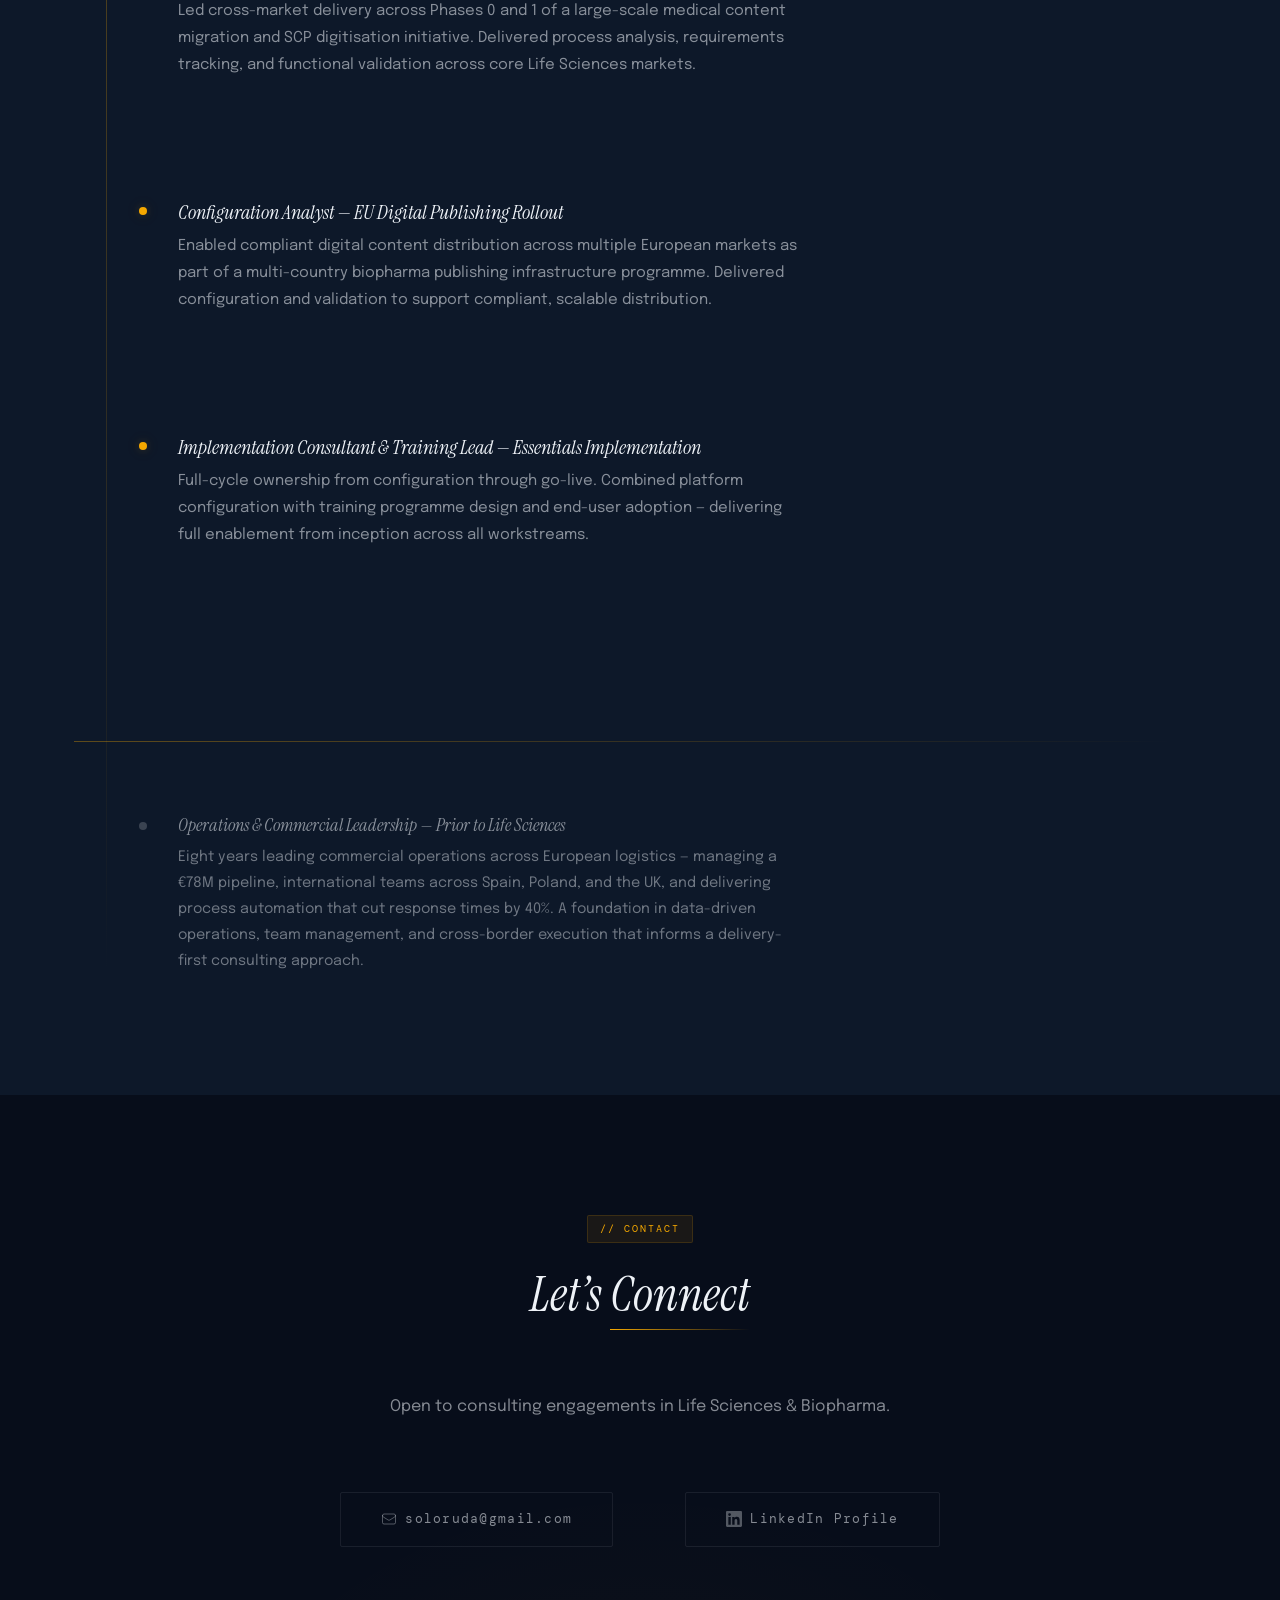
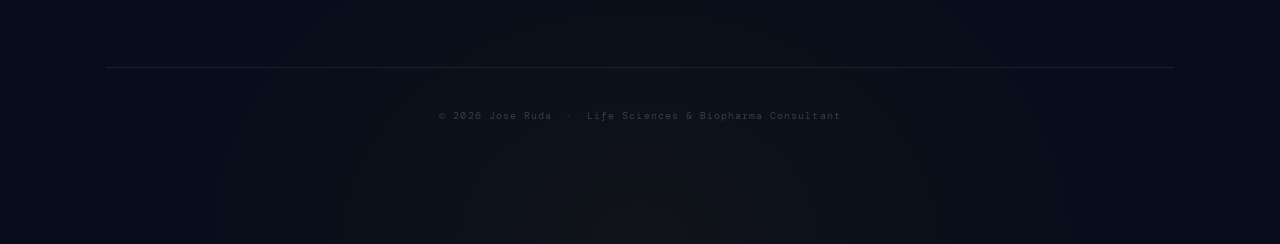
==== commit b5bc62b3: "feat: revamp Experience — 4 outcome-led Veeva entries + pre-Veeva consolidated bundle Co-Authored-By" ====
--- a/index.html
+++ b/index.html
@@ -376,44 +376,52 @@
             <span class="entry-badge">Current</span>
             <h3 class="entry-role">Functional Analyst — AI-Driven Content Implementation</h3>
             <p class="entry-desc">
-              Contributing to requirements definition, functional design, and alignment of AI
-              capabilities with regulated content business processes within a global biopharma
-              commercial content programme.
+              Aligning AI capabilities with regulated commercial content processes at global scale
+              within a major biopharma programme. Responsibilities span requirements definition,
+              functional design, and cross-functional delivery across a complex, multi-market
+              implementation.
             </p>
           </article>
 
           <article class="timeline-entry fade-up">
-            <h3 class="entry-role">Functional Analyst — Medical Content Migration &amp; SCP Digitization</h3>
+            <h3 class="entry-role">Functional Analyst — Medical Content Migration &amp; SCP Digitisation</h3>
             <p class="entry-desc">
-              Supported Phases 0 and 1 of a large-scale medical content migration and Scientific
-              Communication Platform digitization initiative across core Life Sciences markets.
-              Delivered process analysis, requirements tracking, and functional validation.
+              Led cross-market delivery across Phases 0 and 1 of a large-scale medical content
+              migration and SCP digitisation initiative. Delivered process analysis, requirements
+              tracking, and functional validation across core Life Sciences markets.
             </p>
           </article>
 
           <article class="timeline-entry fade-up">
             <h3 class="entry-role">Configuration Analyst — EU Digital Publishing Rollout</h3>
             <p class="entry-desc">
-              Supported configuration enabling compliant digital content distribution across
-              multiple European markets as part of a multi-country biopharma publishing
-              infrastructure rollout.
-            </p>
-          </article>
-
-          <article class="timeline-entry fade-up">
-            <h3 class="entry-role">Configuration Analyst — Cloning &amp; Migration Project</h3>
-            <p class="entry-desc">
-              Performed configuration review, comparison analysis, and migration support to
-              ensure system parity and stability across environments.
+              Enabled compliant digital content distribution across multiple European markets
+              as part of a multi-country biopharma publishing infrastructure programme. Delivered
+              configuration and validation to support compliant, scalable distribution.
             </p>
           </article>
 
           <article class="timeline-entry fade-up">
             <h3 class="entry-role">Implementation Consultant &amp; Training Lead — Essentials Implementation</h3>
             <p class="entry-desc">
-              Combined full configuration responsibilities with training lead ownership on an
-              end-to-end implementation. Delivered end-user enablement, adoption support,
-              and training programme design from inception through go-live.
+              Full-cycle ownership from configuration through go-live. Combined platform
+              configuration with training programme design and end-user adoption — delivering
+              full enablement from inception across all workstreams.
+            </p>
+          </article>
+
+          <!-- Amber divider before pre-Veeva section -->
+          <div class="timeline-divider fade-up" aria-hidden="true"></div>
+
+          <!-- Pre-Veeva consolidated entry -->
+          <article class="timeline-entry timeline-entry--foundation fade-up">
+            <h3 class="entry-role">Operations &amp; Commercial Leadership — <em>Prior to Life Sciences</em></h3>
+            <p class="entry-desc">
+              Eight years leading commercial operations across European logistics — managing a
+              €78M pipeline, international teams across Spain, Poland, and the UK, and delivering
+              process automation that cut response times by 40%. A foundation in data-driven
+              operations, team management, and cross-border execution that informs a
+              delivery-first consulting approach.
             </p>
           </article>
 
--- a/style.css
+++ b/style.css
@@ -869,6 +869,27 @@
   max-width: 620px;
 }
 
+/* Timeline divider — separates Veeva from pre-Veeva */
+.timeline-divider {
+  margin: var(--sp-xl) 0 var(--sp-xl) calc(-2.5rem - 2rem);
+  height: 1px;
+  background: linear-gradient(to right, var(--accent-mid), transparent);
+}
+
+/* Foundation entry — visually secondary */
+.timeline-entry--foundation .entry-role {
+  color: var(--text-muted);
+  font-size: 1.1rem;
+}
+.timeline-entry--foundation .entry-desc {
+  font-size: 0.9rem;
+  opacity: 0.8;
+}
+.timeline-entry--foundation::before {
+  background: var(--text-dim);
+  box-shadow: none;
+}
+
 /* ── Contact ──────────────────────────────────────────────── */
 #contact {
   background: var(--bg);
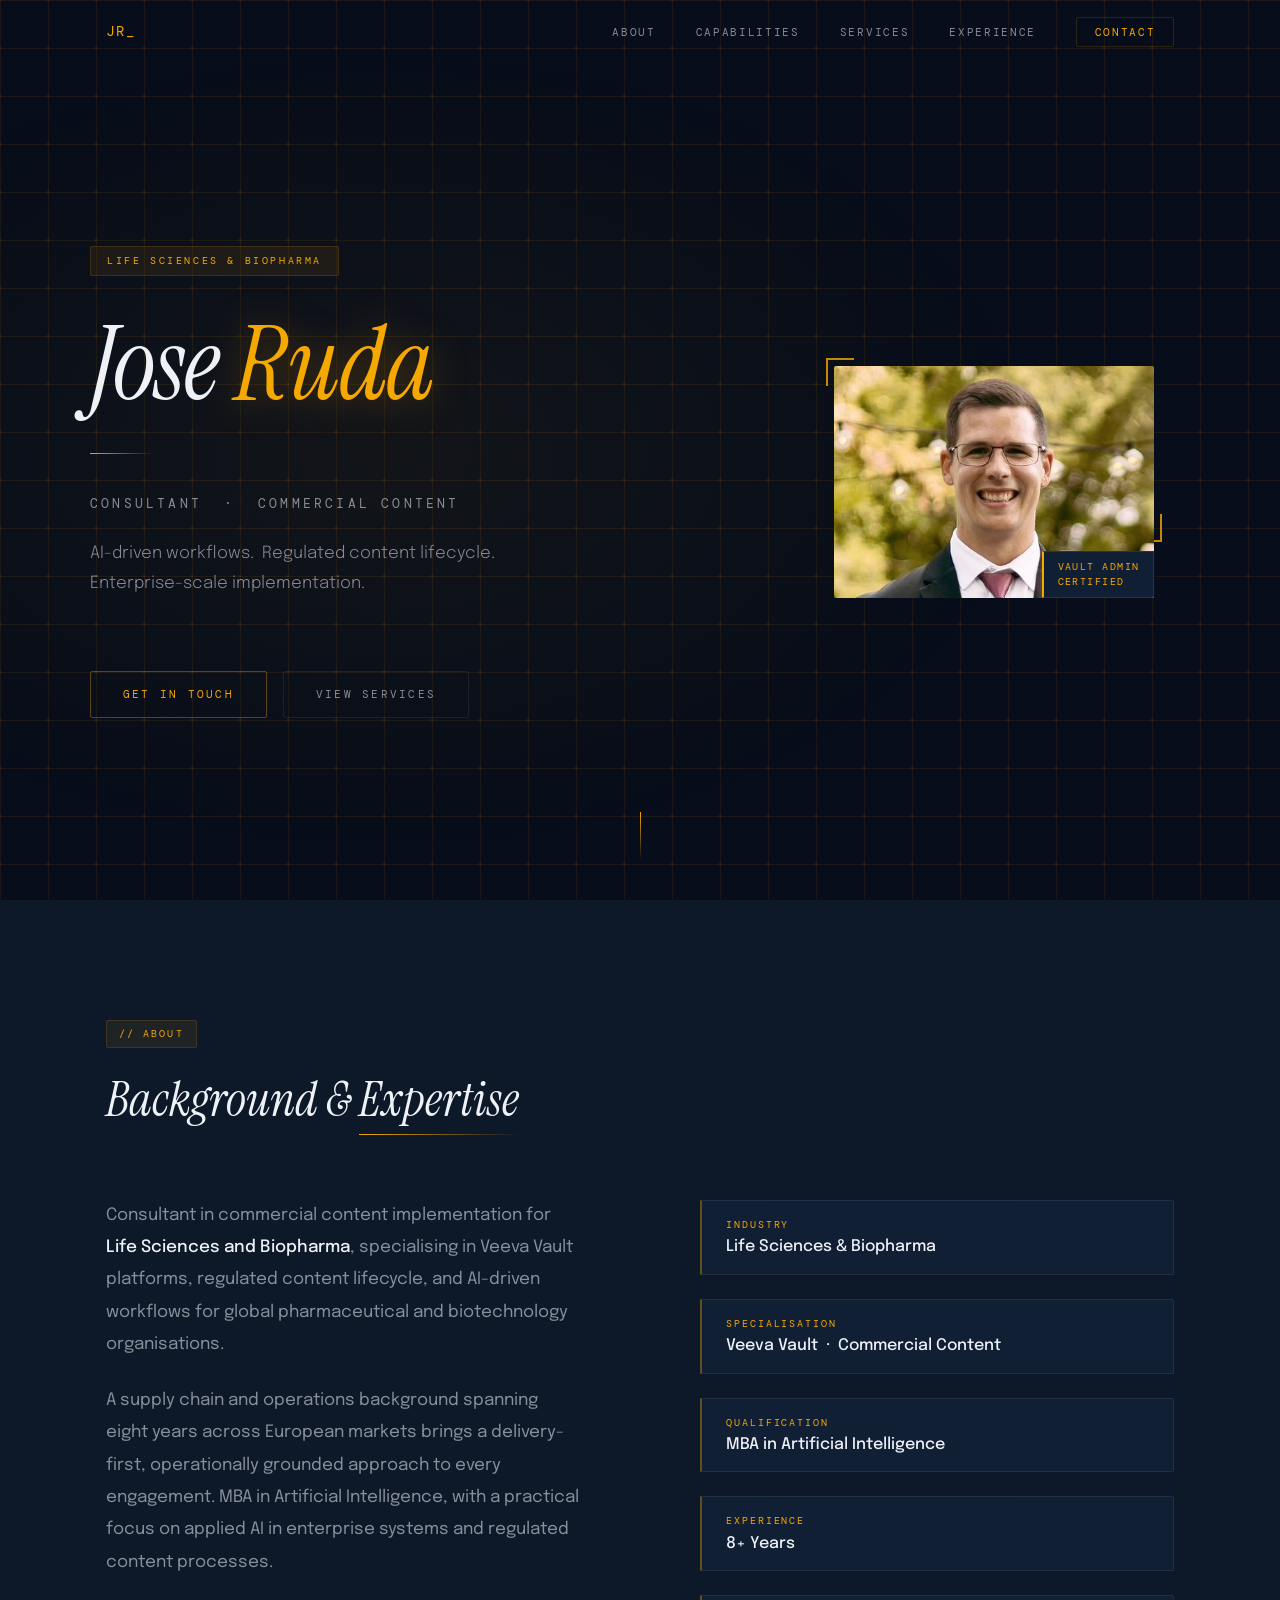
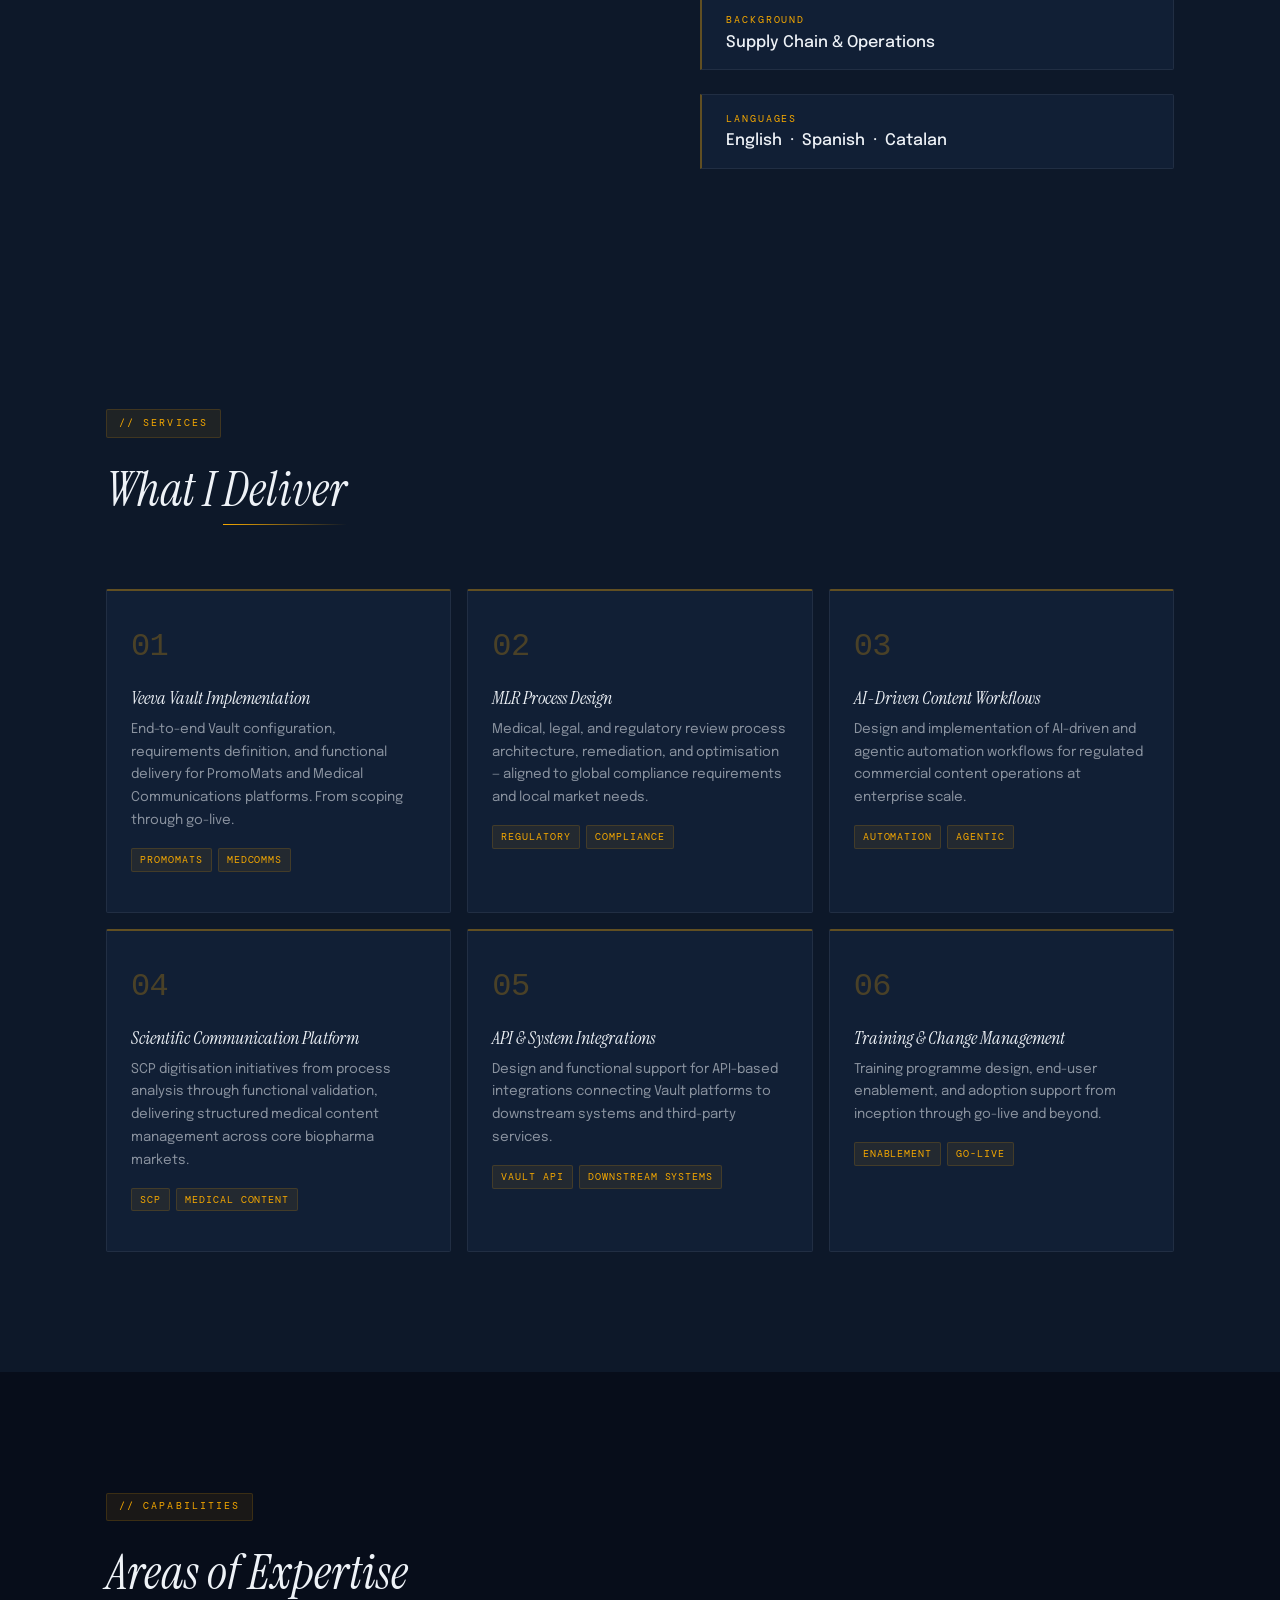
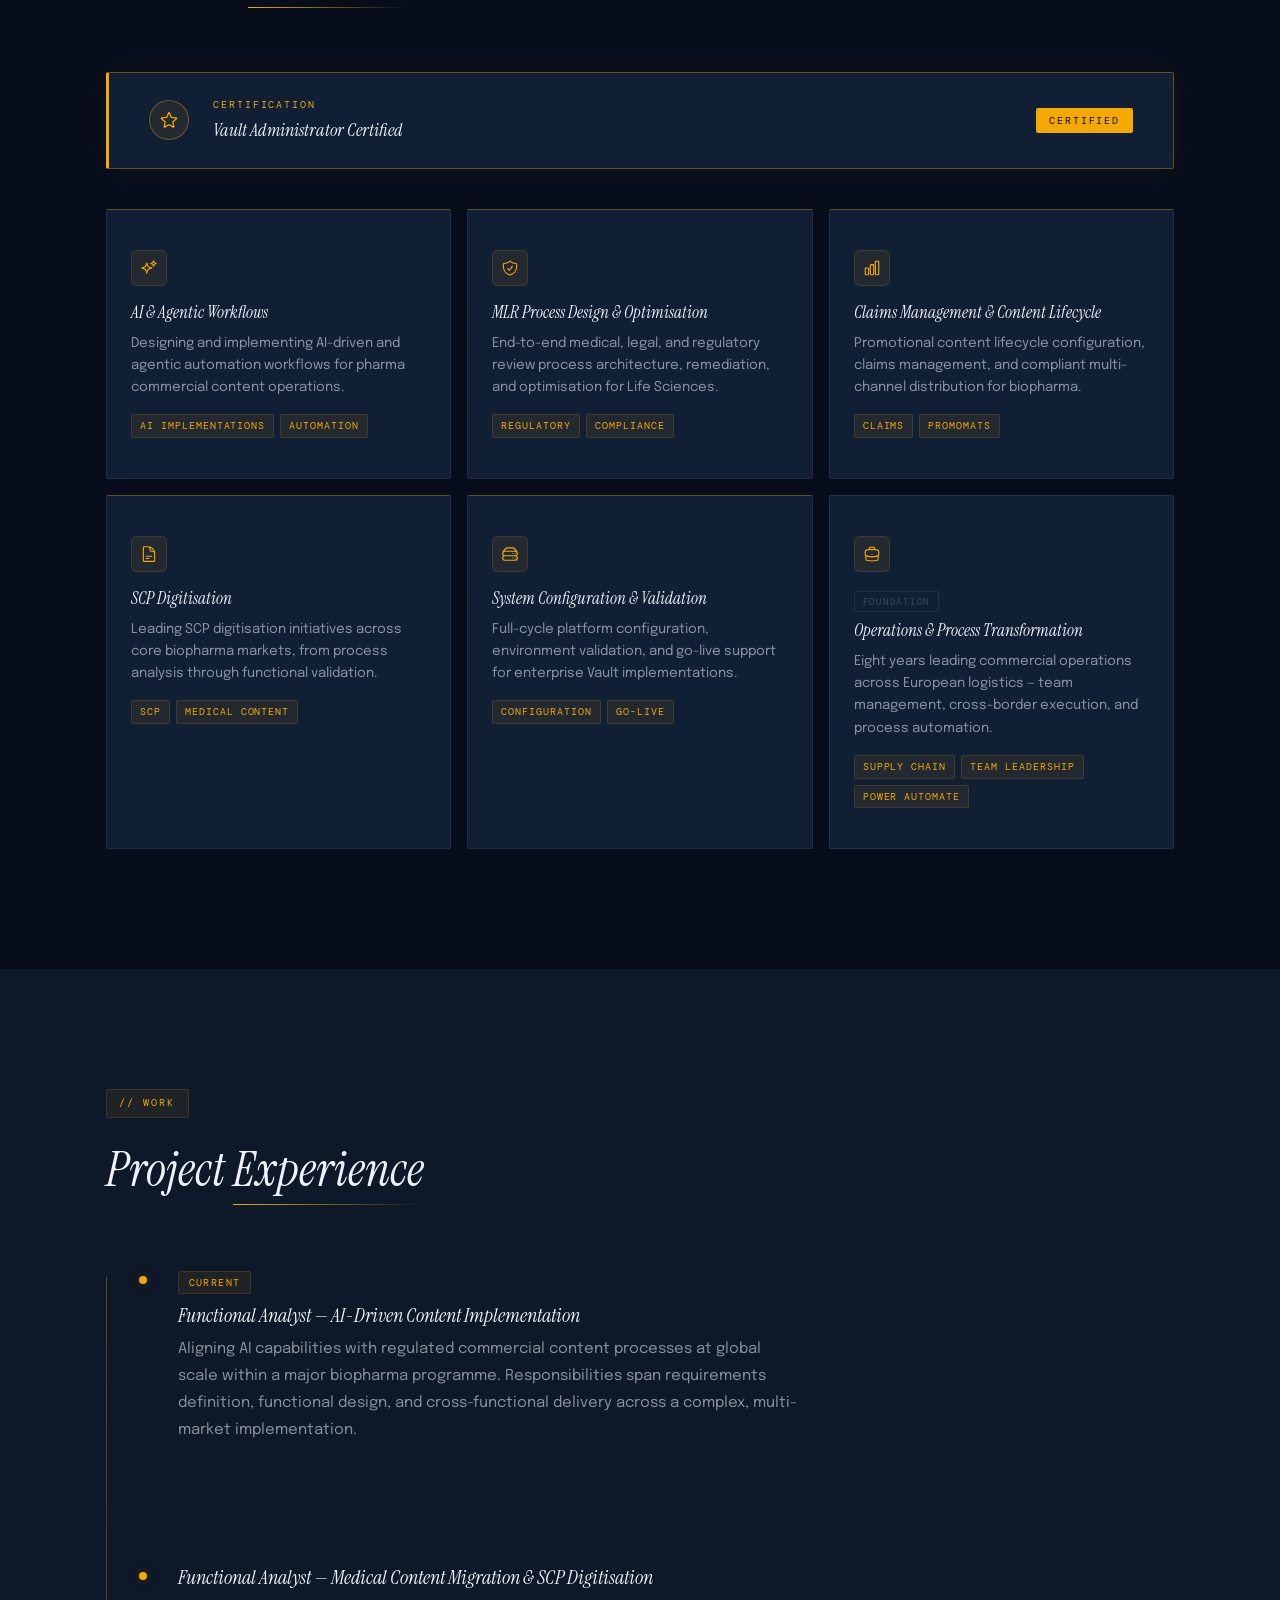
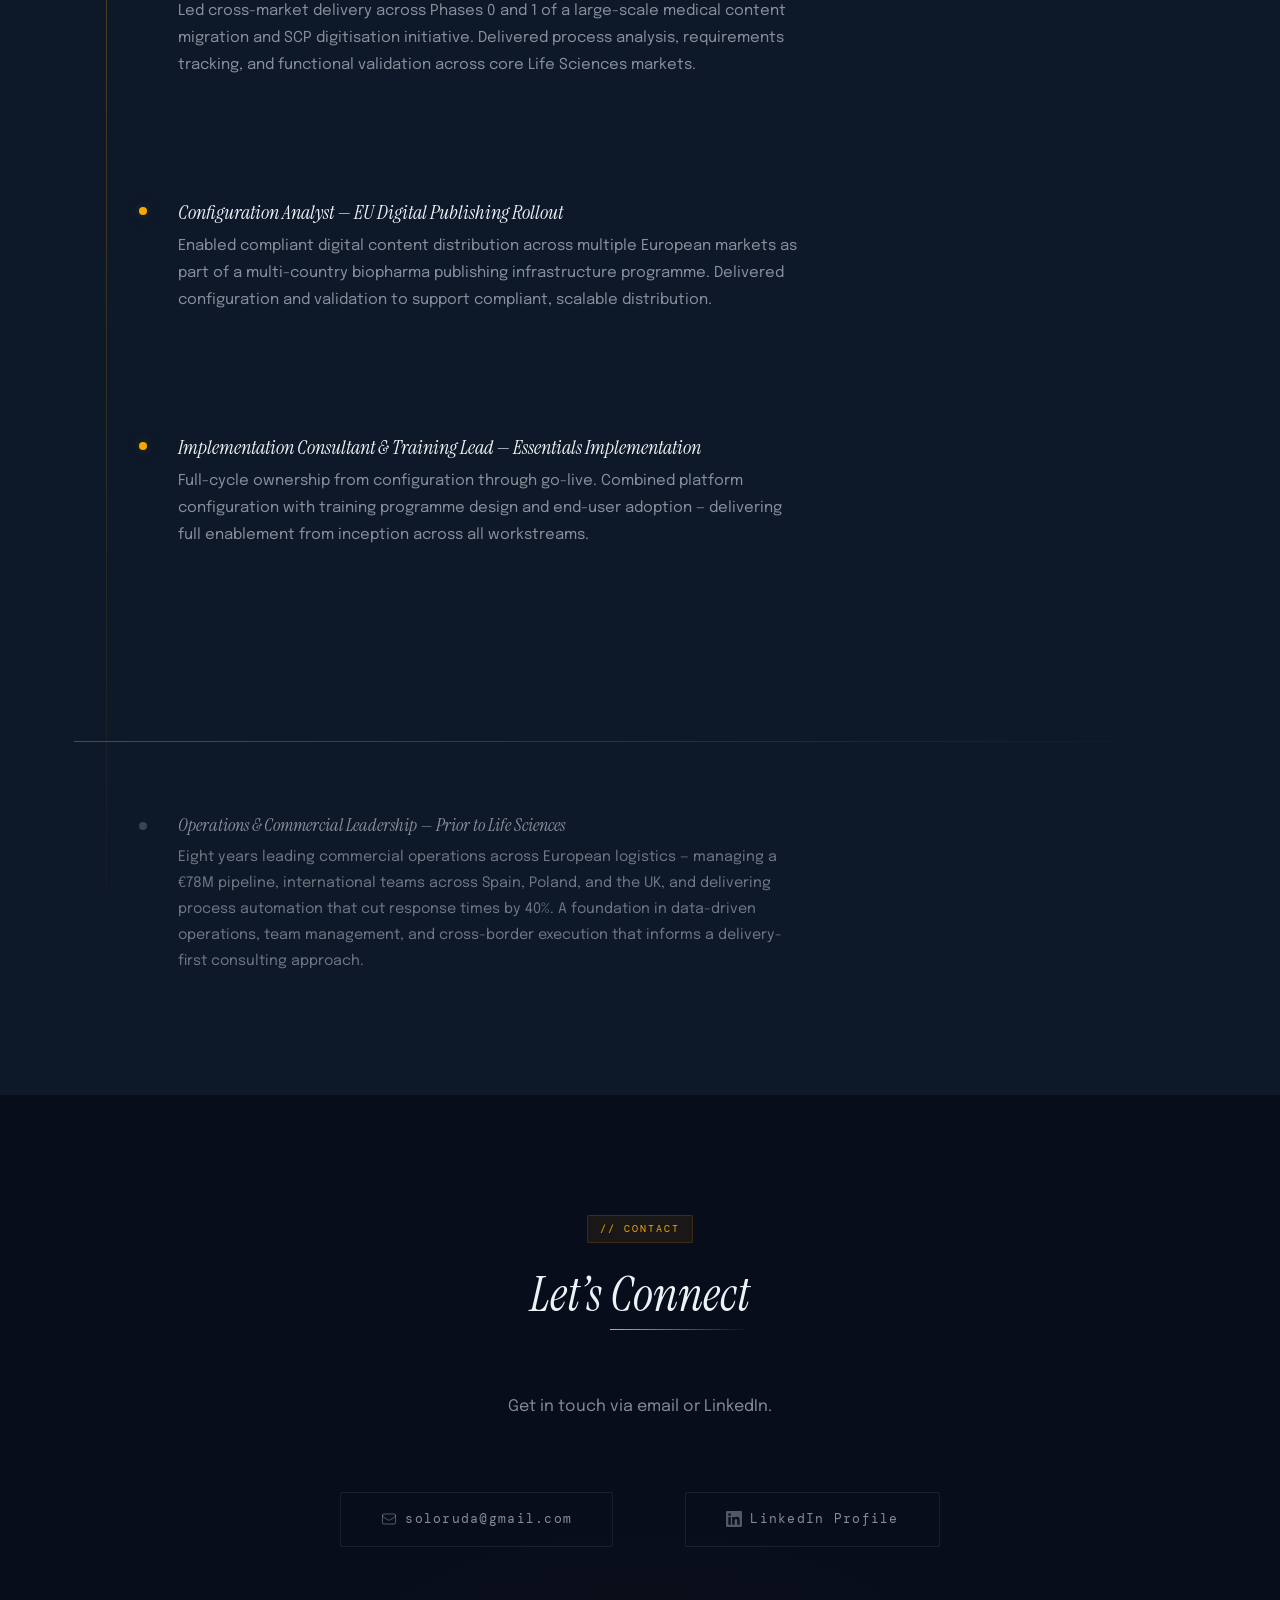
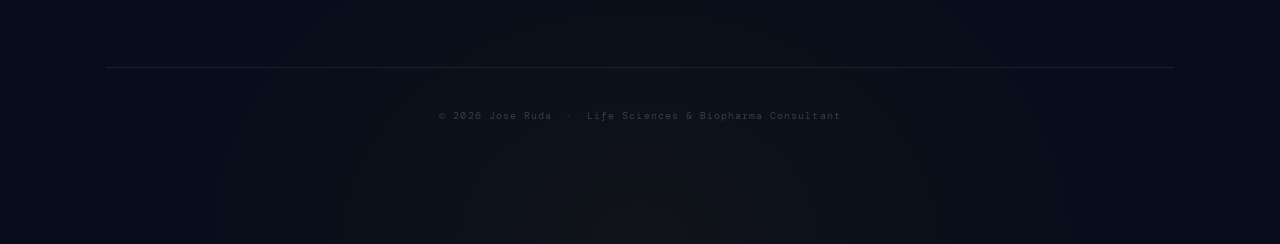
==== commit 94b7235b: "feat: update Contact — remove availability language, neutral intro" ====
--- a/index.html
+++ b/index.html
@@ -437,7 +437,7 @@
         <span class="section-label fade-up">// Contact</span>
         <h2 class="section-heading fade-up">Let&rsquo;s <span>Connect</span></h2>
         <p class="contact-intro fade-up">
-          Open to consulting engagements in Life Sciences &amp; Biopharma.
+          Get in touch via email or LinkedIn.
         </p>
 
         <div class="contact-links fade-up" style="transition-delay:0.1s">
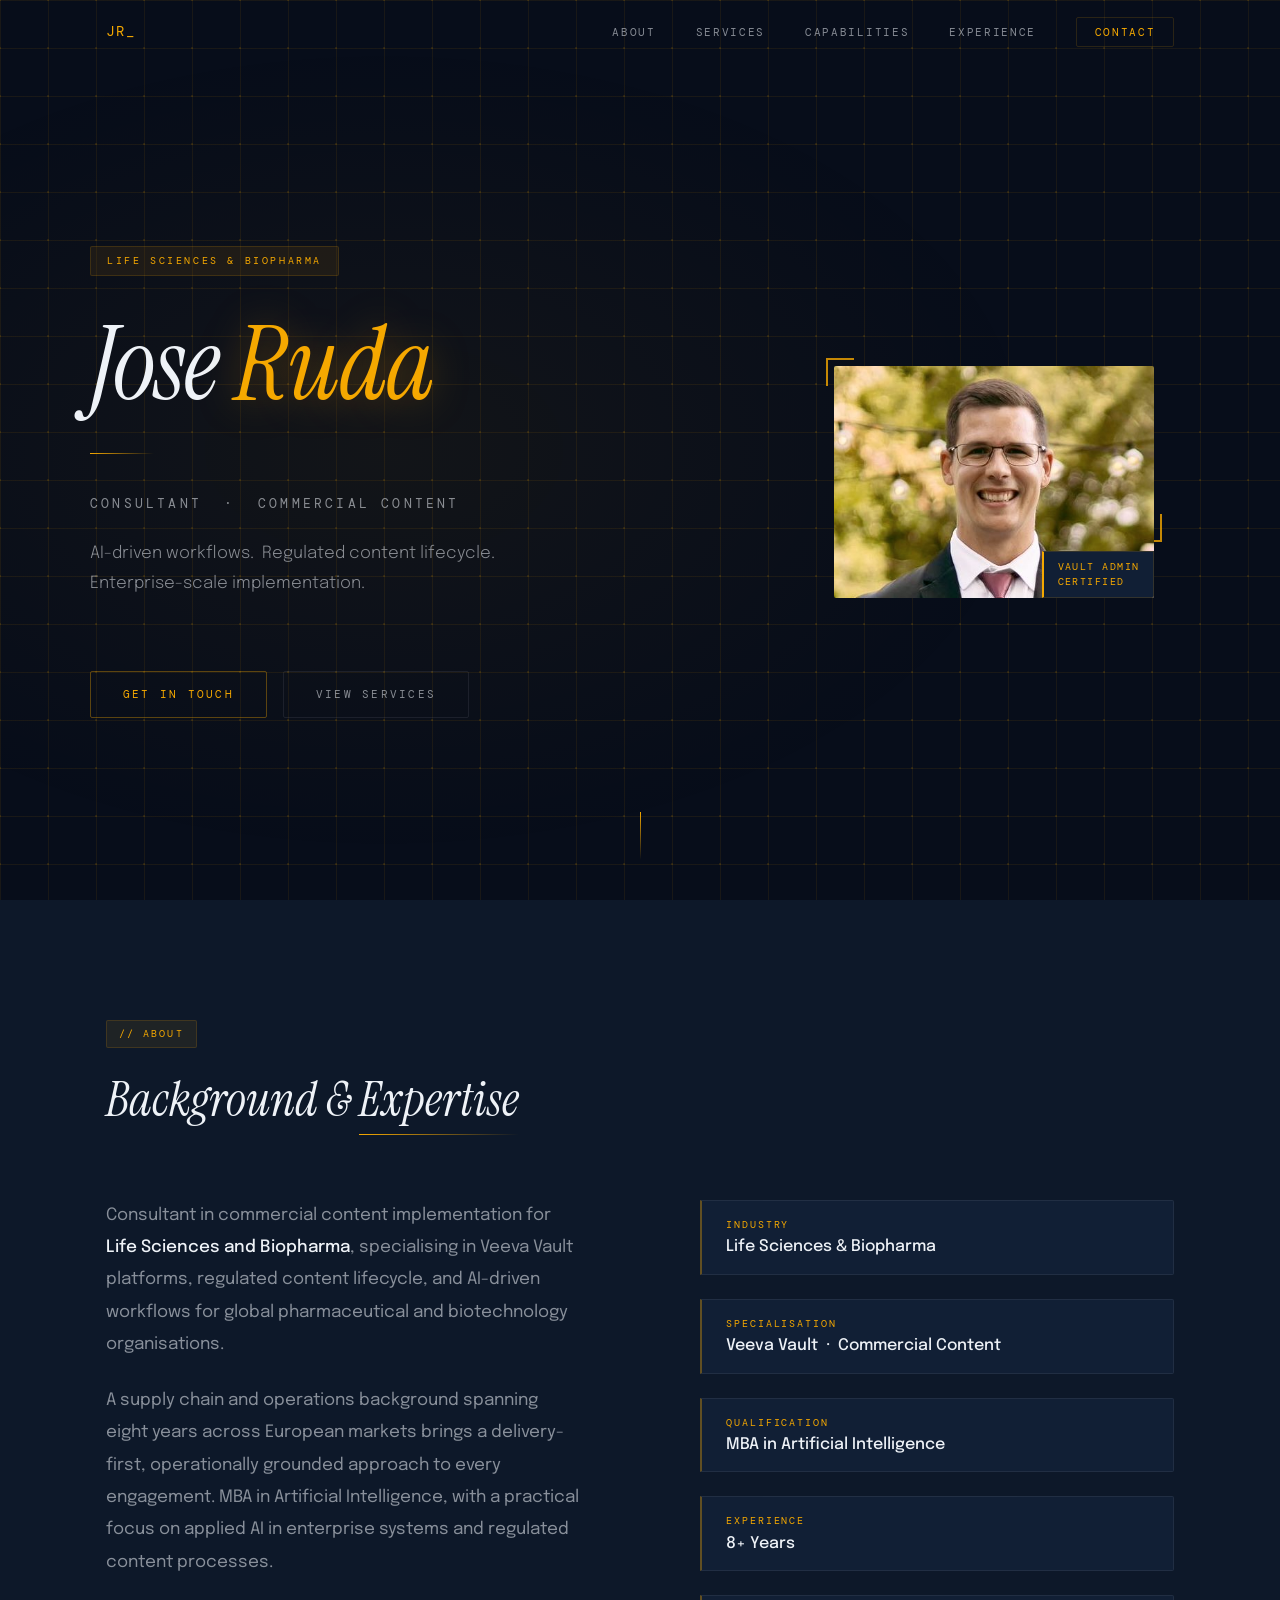
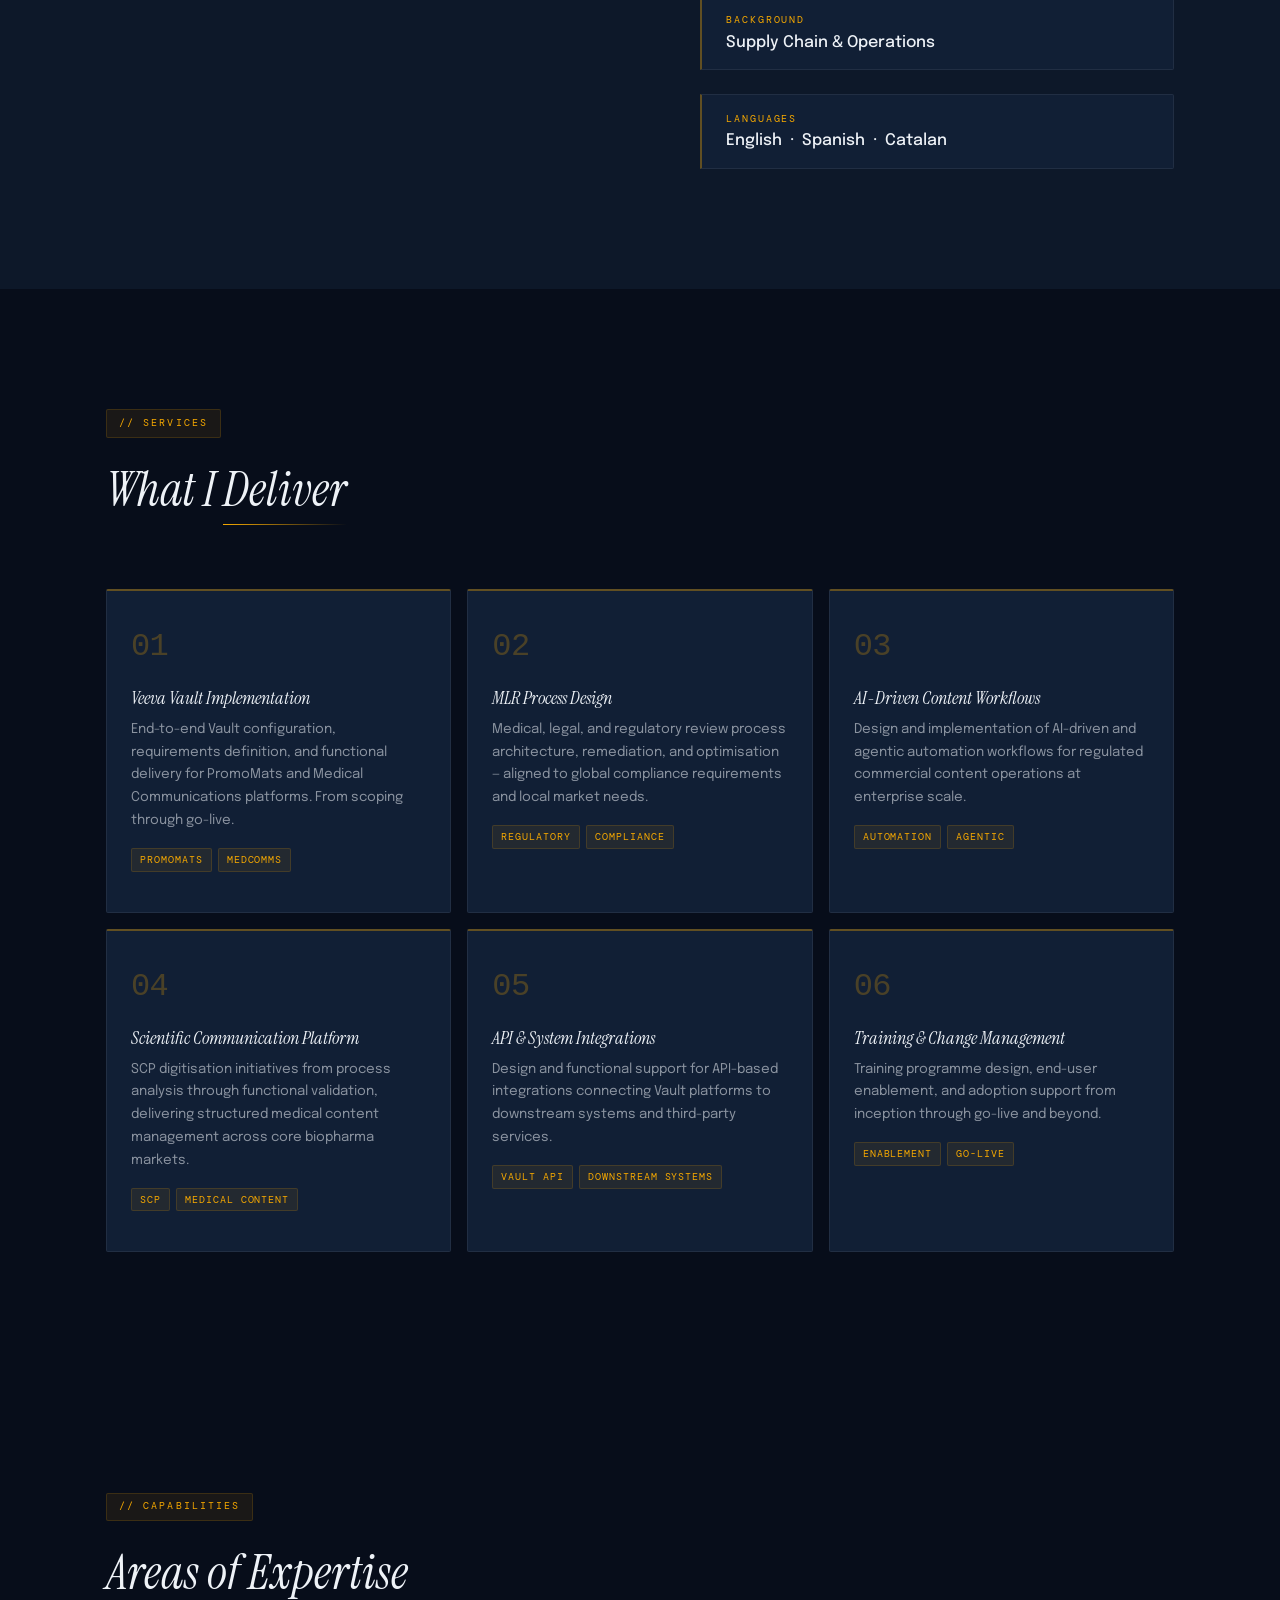
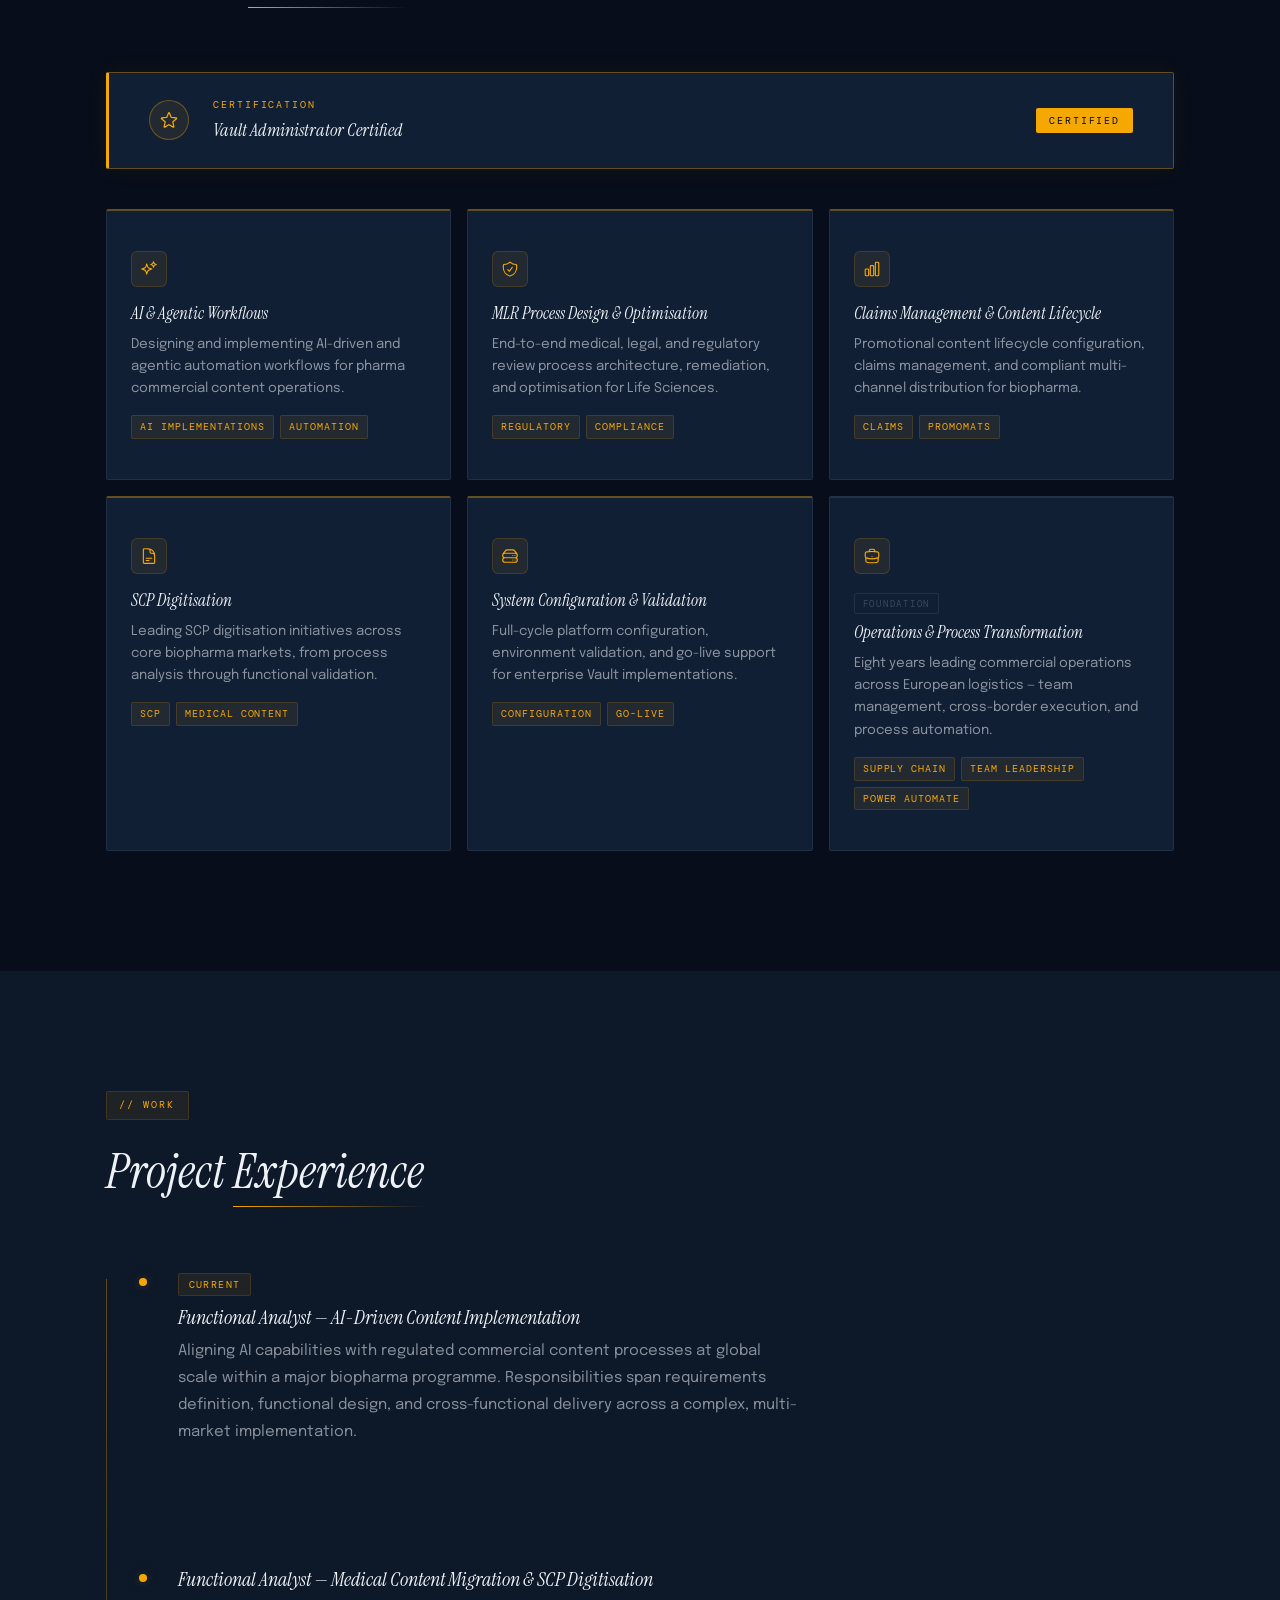
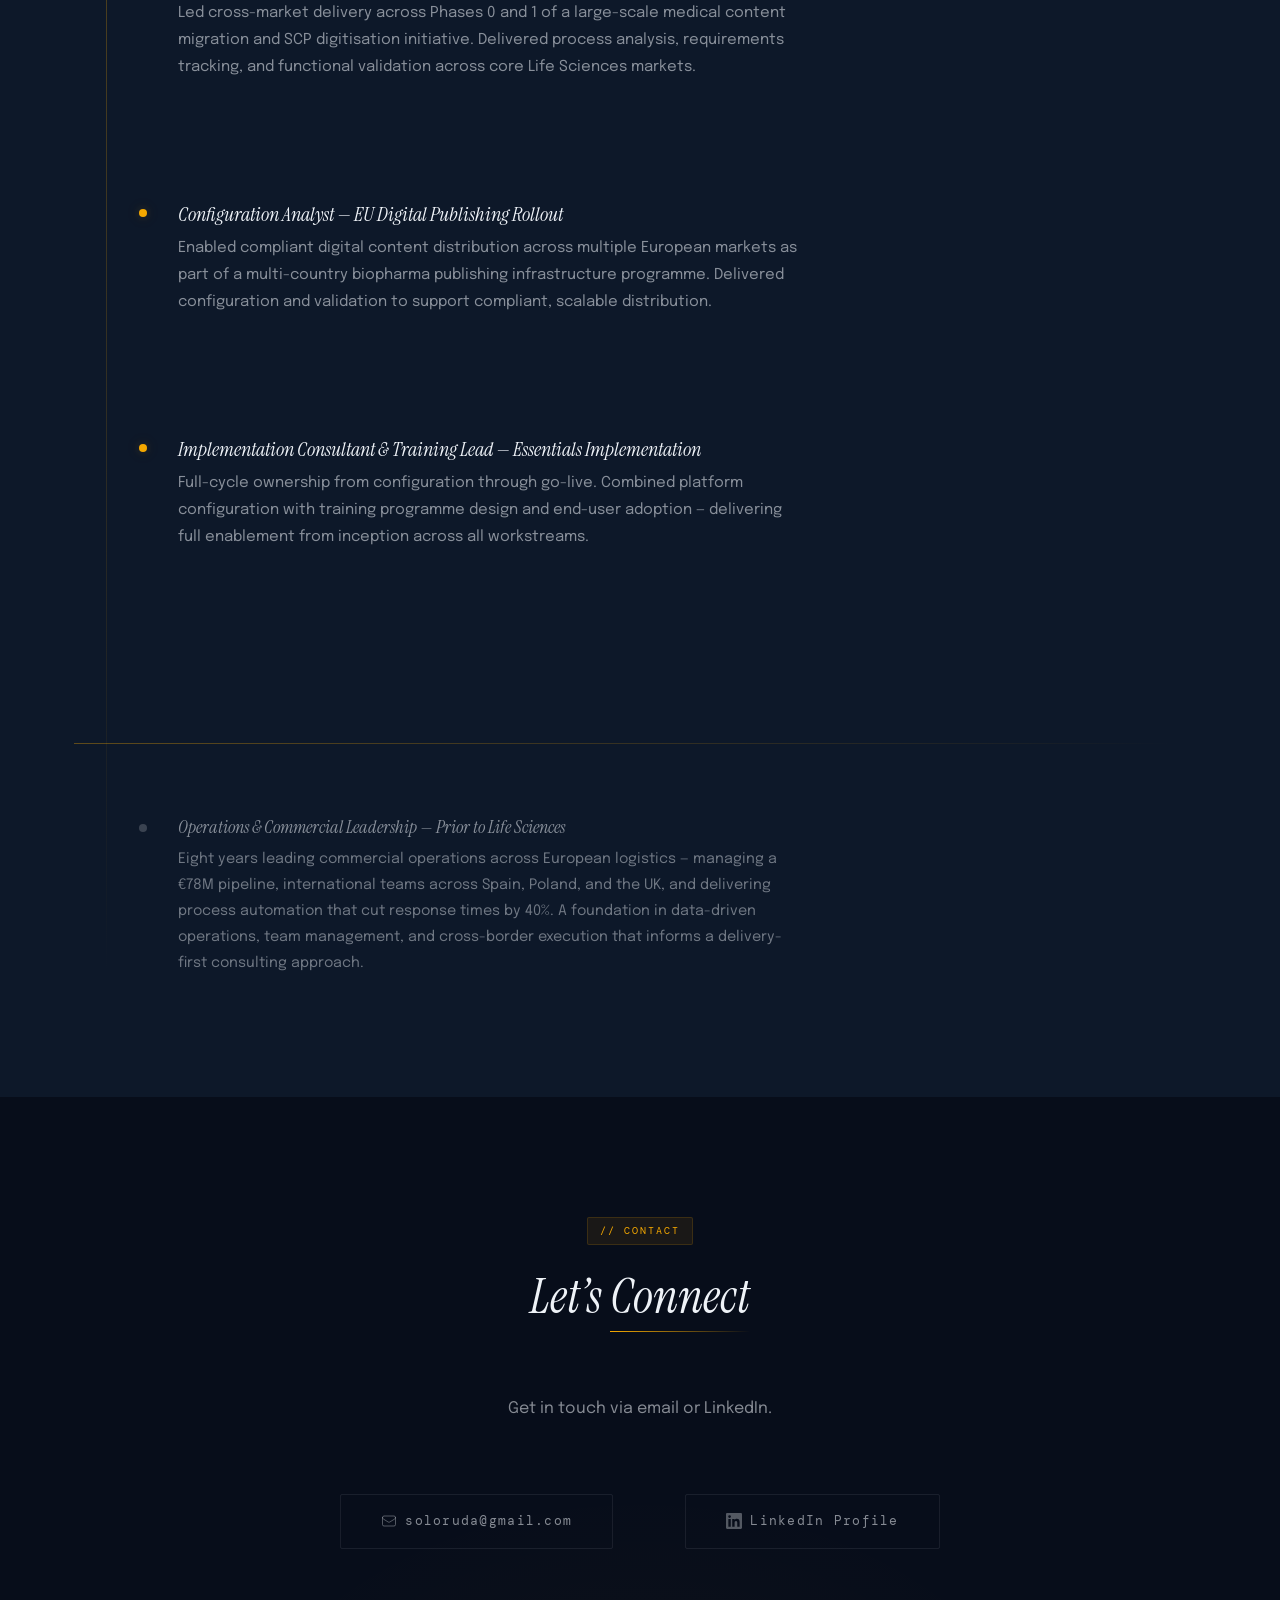
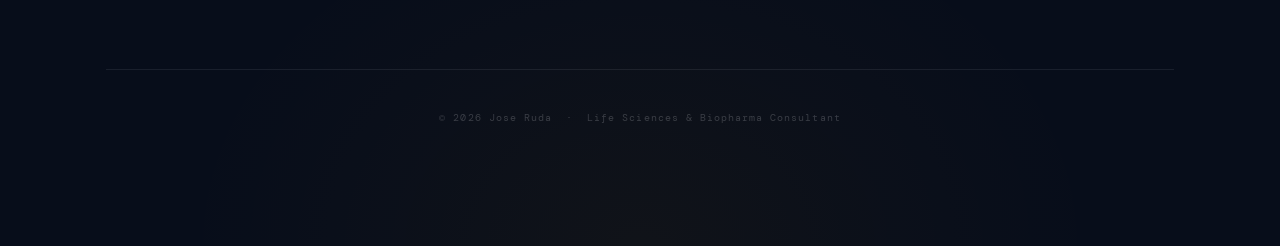
==== commit 2817c76f: "fix: nav order, stale comments, bg alternation, border parity, og:image Co-Authored-By: Claude Sonne" ====
--- a/index.html
+++ b/index.html
@@ -8,6 +8,7 @@
   <meta property="og:description" content="Consultant specialising in regulated content lifecycle platforms and AI-driven workflows for Life Sciences and Biopharma.">
   <meta property="og:url" content="https://joseruda.com/">
   <meta property="og:type" content="website">
+  <meta property="og:image" content="https://joseruda.com/assets/headshot.jpg">
   <title>Jose Ruda | Consultant, Commercial Content</title>
 
   <!-- Google Fonts: Instrument Serif + Epilogue + DM Mono -->
@@ -15,7 +16,7 @@
   <link rel="preconnect" href="https://fonts.gstatic.com" crossorigin>
   <link href="https://fonts.googleapis.com/css2?family=Instrument+Serif:ital@0;1&family=Epilogue:wght@300;400;500&family=DM+Mono:wght@300;400&display=swap" rel="stylesheet">
 
-  <link rel="stylesheet" href="style.css?v=2.0">
+  <link rel="stylesheet" href="style.css?v=3.0">
 </head>
 <body>
 
@@ -29,8 +30,8 @@
       <nav aria-label="Primary navigation">
         <ul class="nav-links">
           <li><a href="#about">About</a></li>
+          <li><a href="#services">Services</a></li>
           <li><a href="#skills">Capabilities</a></li>
-          <li><a href="#services">Services</a></li>
           <li><a href="#experience">Experience</a></li>
           <li><a href="#contact" class="nav-cta">Contact</a></li>
         </ul>
@@ -151,6 +152,7 @@
         <span class="section-label fade-up">// Services</span>
         <h2 class="section-heading fade-up">What I <span>Deliver</span></h2>
 
+        <!-- Stagger resets per row (3-col grid): row 1 = 0/0.07/0.14s, row 2 = 0.07/0.14/0.21s -->
         <div class="services-grid">
 
           <article class="service-card fade-up">
@@ -235,9 +237,6 @@
       </div>
     </section>
 
-    <!-- ════════════════════════════════════════════════════ -->
-    <!-- Skills                                               -->
-    <!-- ════════════════════════════════════════════════════ -->
     <!-- ════════════════════════════════════════════════════ -->
     <!-- Capabilities                                         -->
     <!-- ════════════════════════════════════════════════════ -->
@@ -470,6 +469,6 @@
 
   </main>
 
-  <script src="main.js?v=2.0"></script>
+  <script src="main.js?v=3.0"></script>
 </body>
 </html>
--- a/style.css
+++ b/style.css
@@ -526,7 +526,7 @@
 
 /* ── Services ────────────────────────────────────────────── */
 #services {
-  background: var(--bg-surface);
+  background: var(--bg);
   position: relative;
   z-index: 1;
 }
@@ -618,7 +618,7 @@
 .skill-card {
   background: var(--bg-card);
   border: 1px solid var(--border-soft);
-  border-top: 1px solid var(--accent-mid);
+  border-top: 2px solid var(--accent-mid);
   padding: var(--sp-lg) var(--sp-md);
   border-radius: 2px;
   transition: border-color 0.25s, box-shadow 0.25s, transform 0.25s;
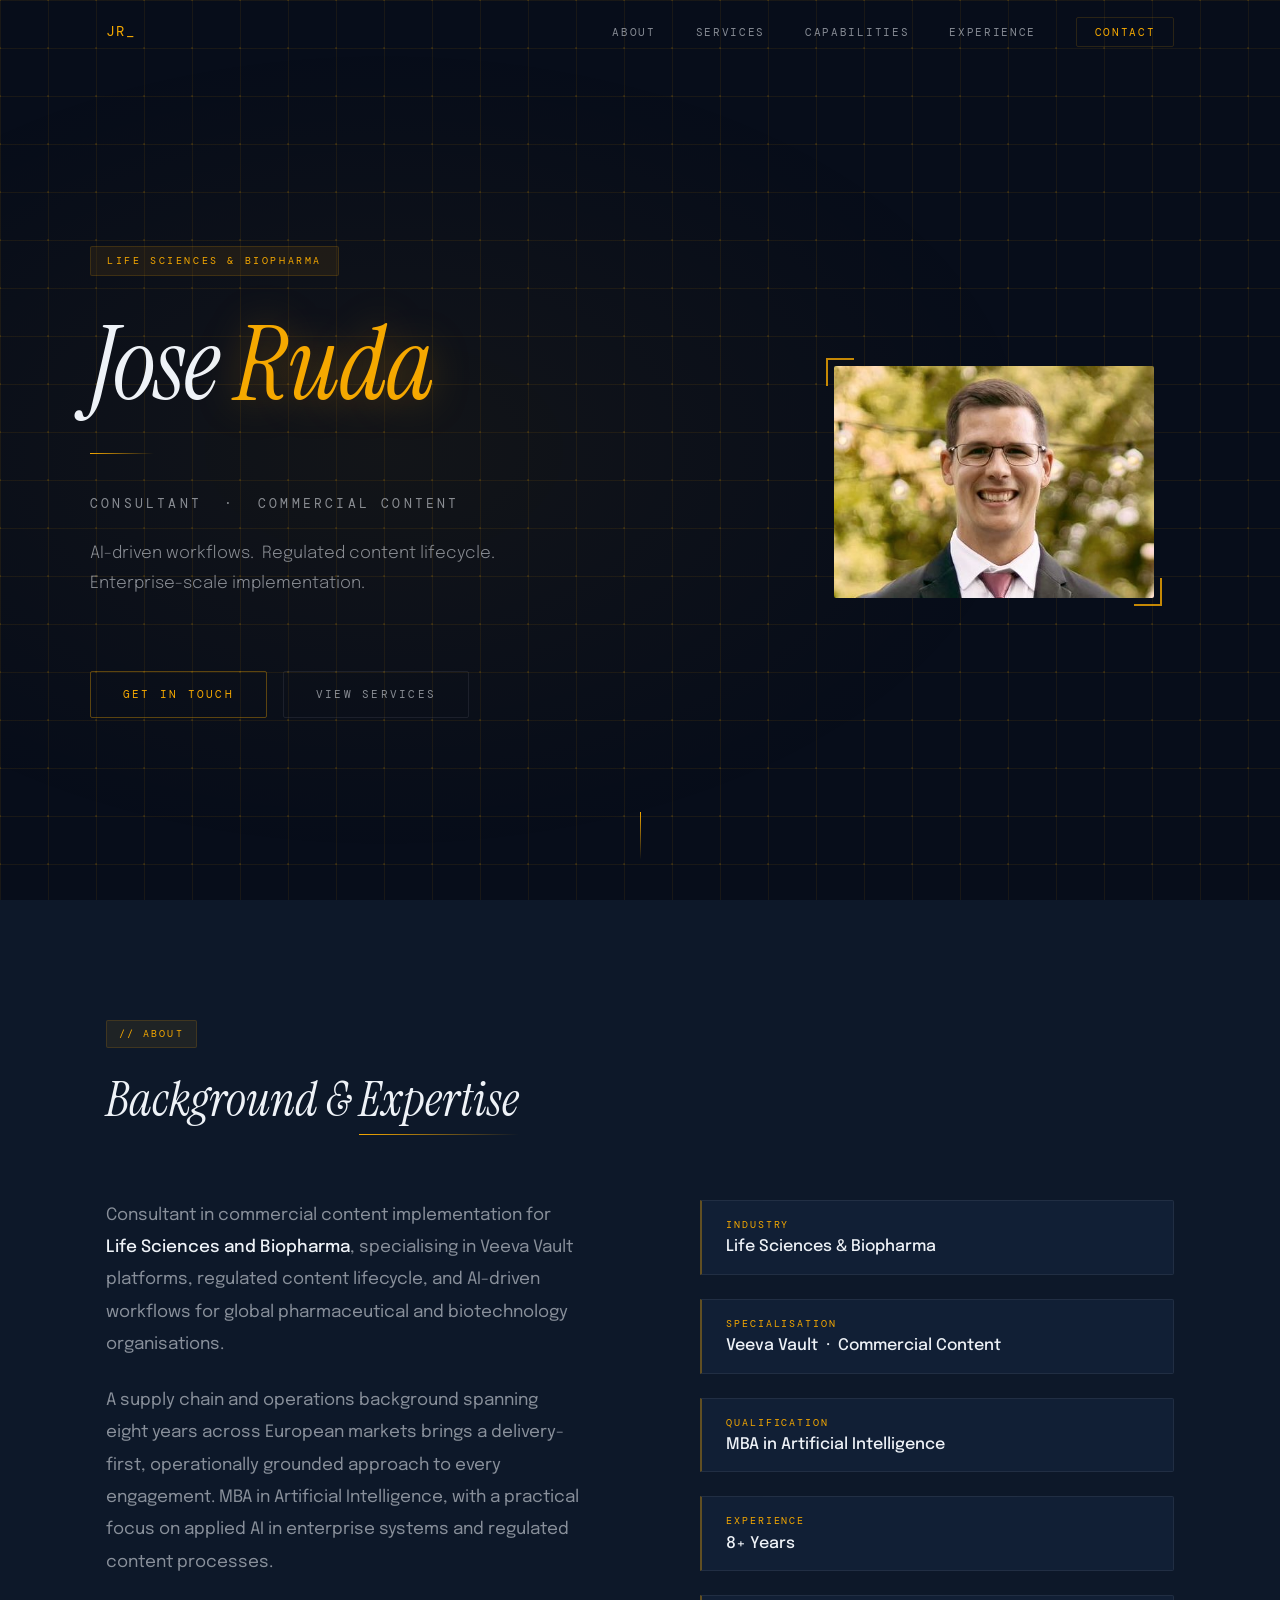
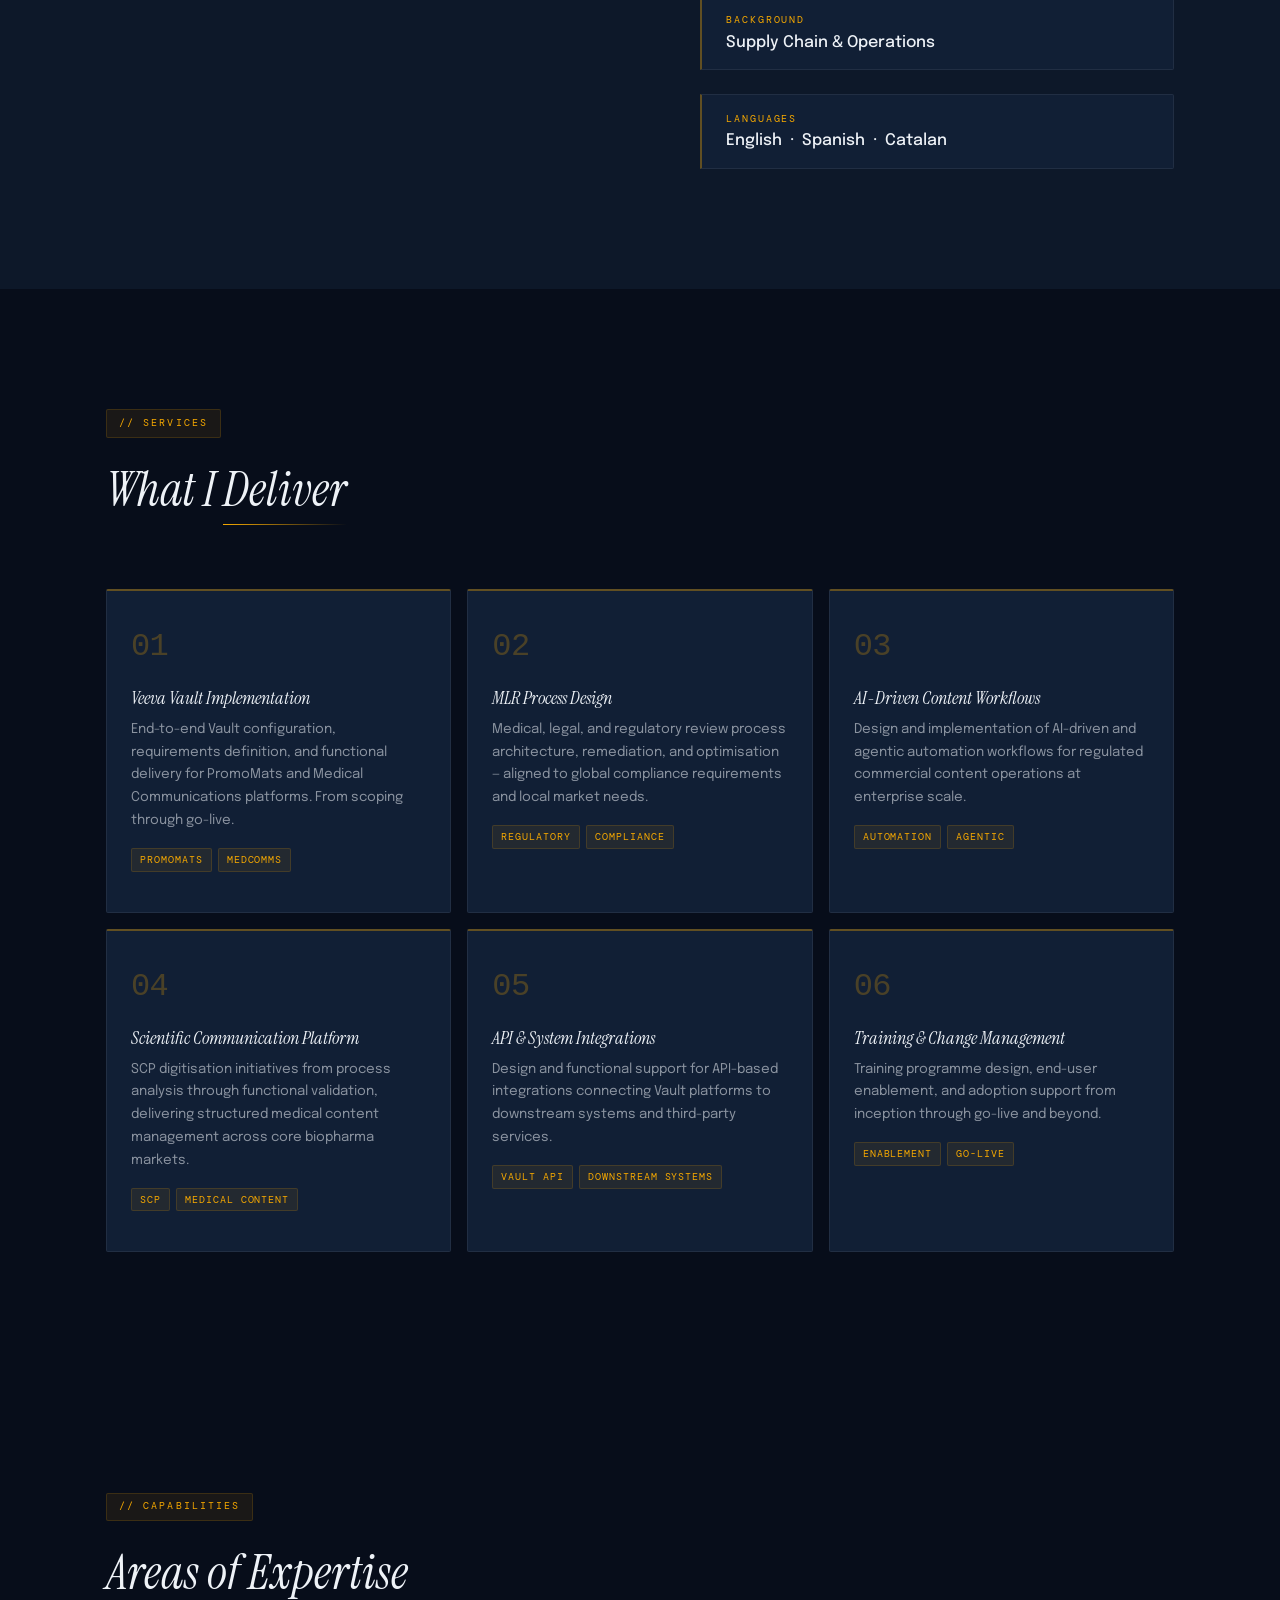
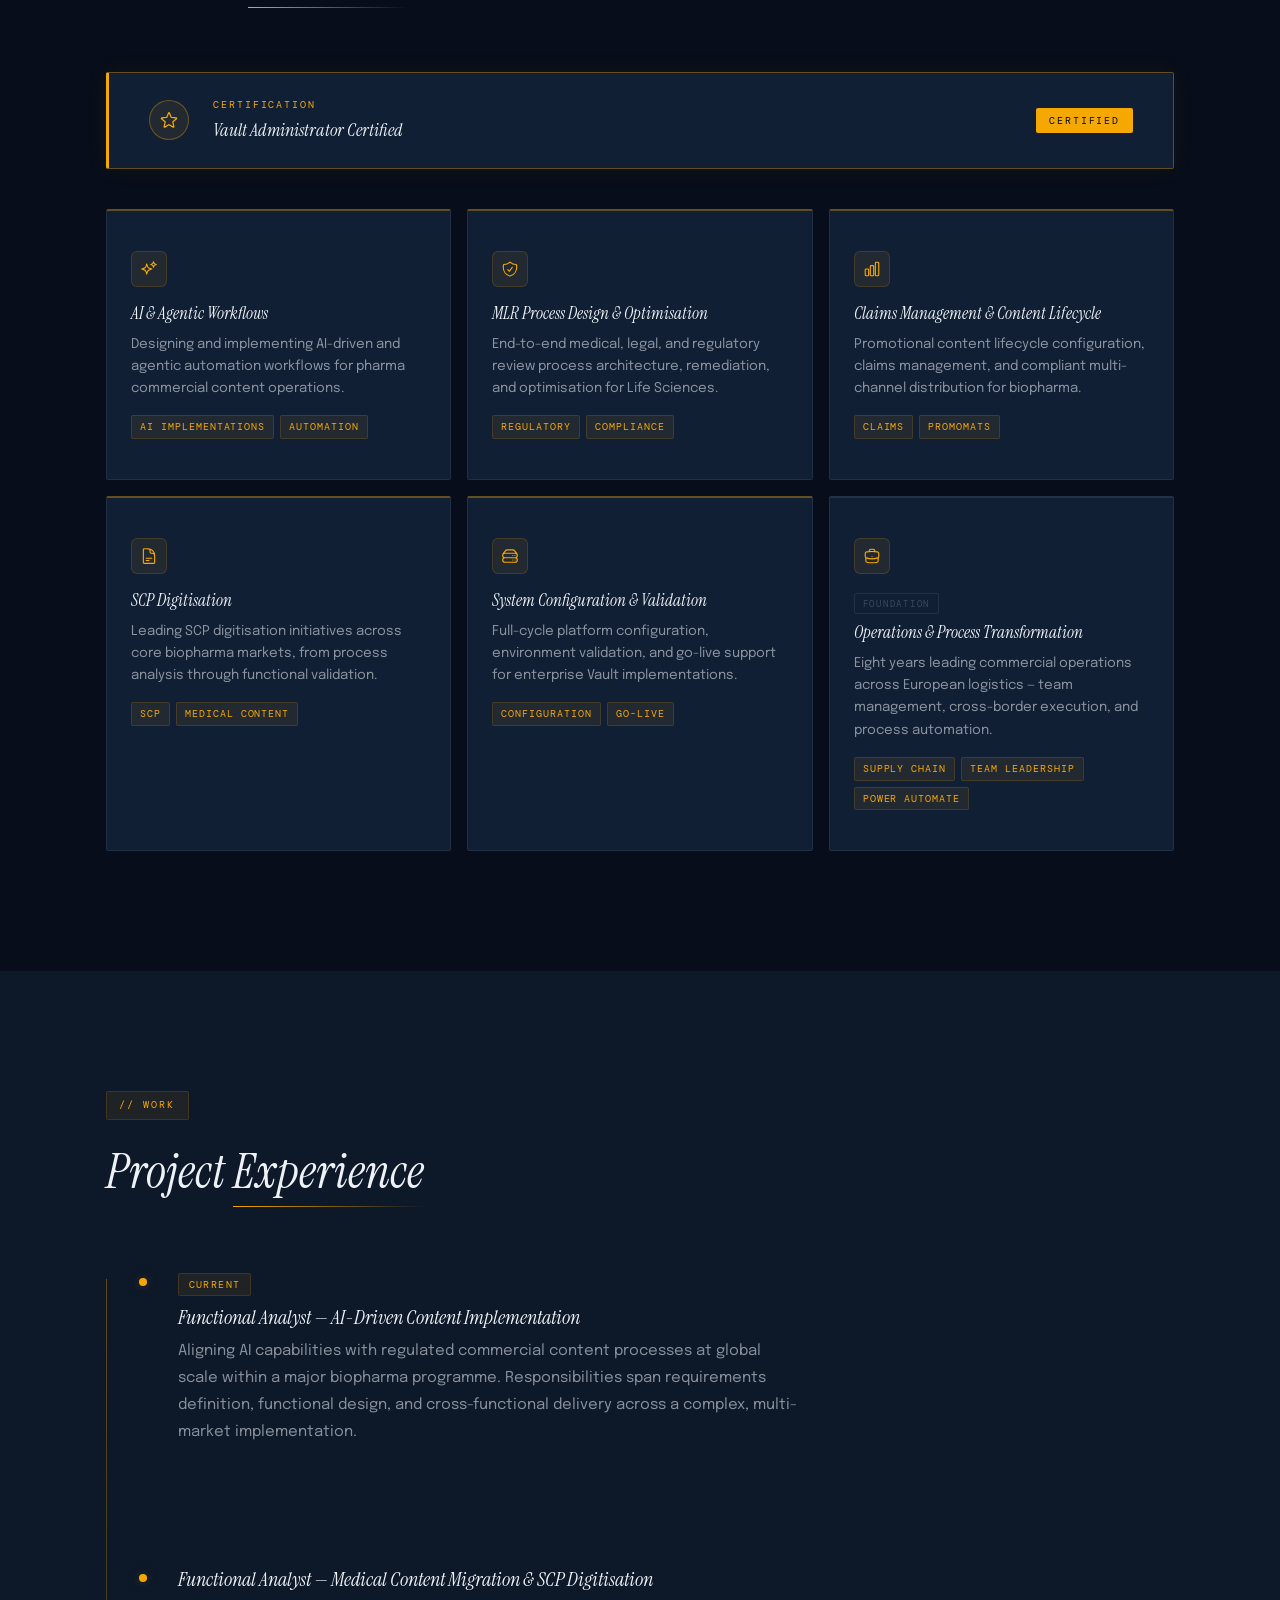
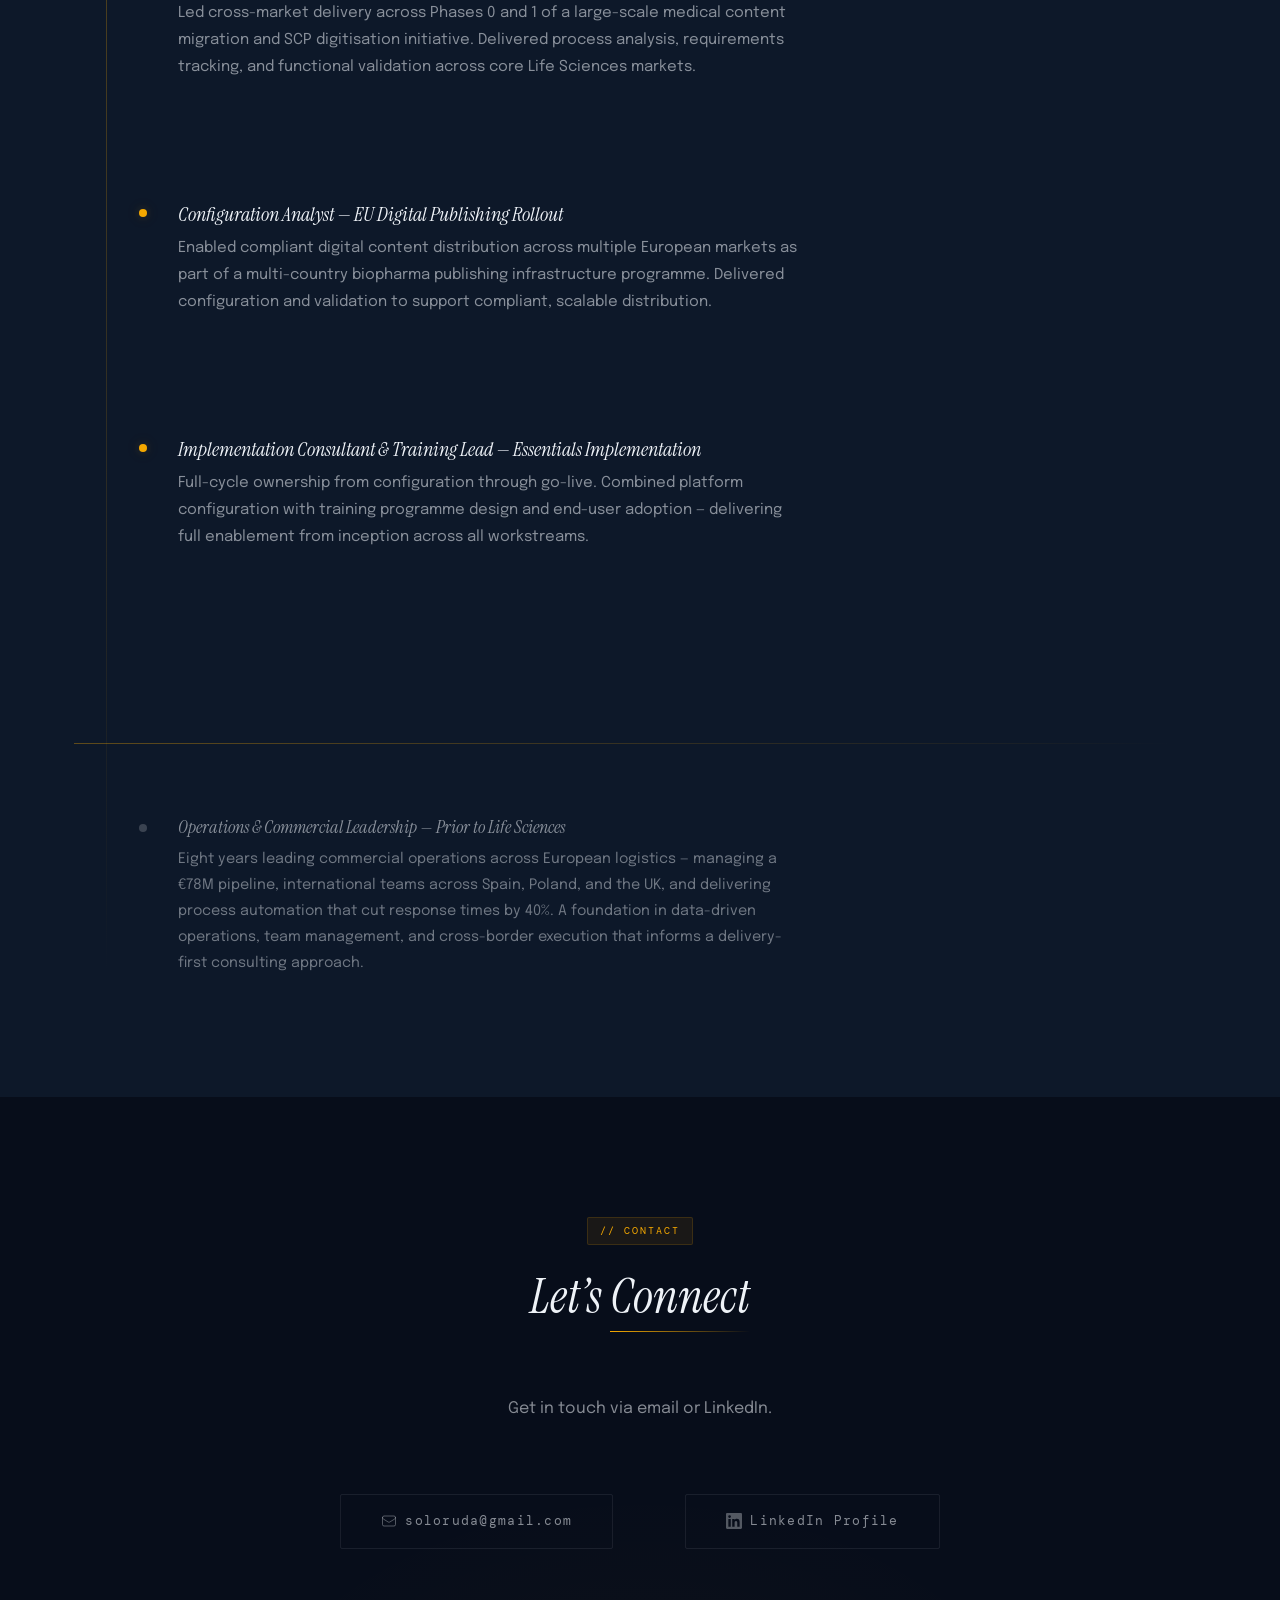
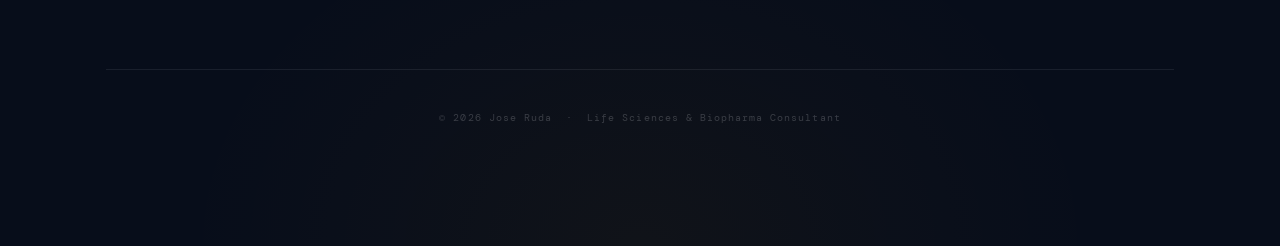
==== commit fca81eb9: "feat: remove cert badge from hero photo, fix bracket position" ====
--- a/index.html
+++ b/index.html
@@ -76,10 +76,6 @@
             <span class="hero-bracket hero-bracket--tl"></span>
             <span class="hero-bracket hero-bracket--br"></span>
             <img src="assets/headshot.jpg" alt="Jose Ruda" class="hero-photo" width="462" height="335">
-            <div class="hero-cert-badge">
-              <span class="hero-cert-line">Vault Admin</span>
-              <span class="hero-cert-line">Certified</span>
-            </div>
           </div>
         </div>
 
--- a/style.css
+++ b/style.css
@@ -393,9 +393,8 @@
   left: -8px;
   border-width: 2px 0 0 2px;
 }
-/* 56px = cert badge height (approx 2 lines × line-height + padding) */
 .hero-bracket--br {
-  bottom: 56px;
+  bottom: -8px;
   right: -8px;
   border-width: 0 2px 2px 0;
 }
